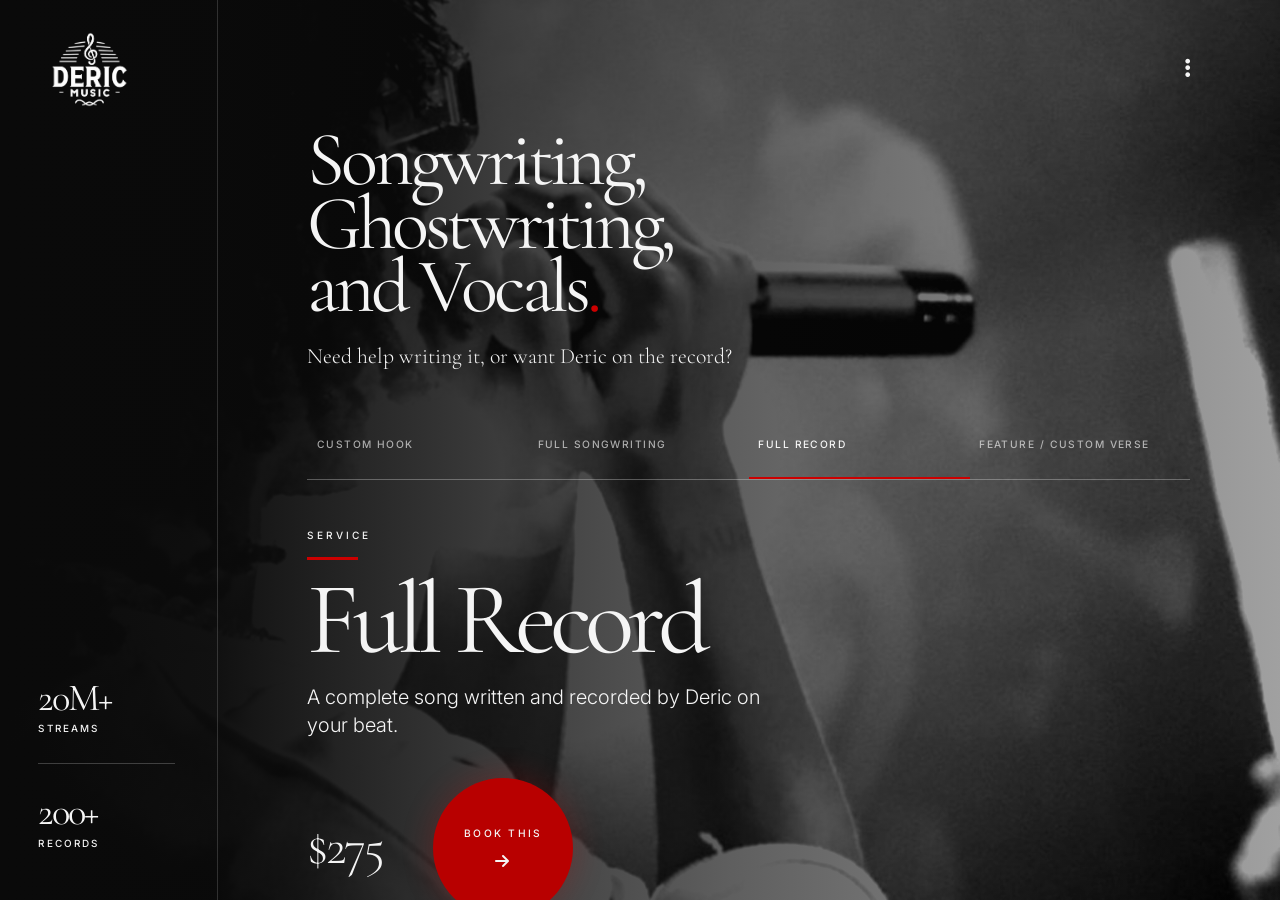
==== index.html @ 41b6d7cf "Polish navigation and inner page layout" ====
<!DOCTYPE html>
<html lang="en">
<head>
  <meta charset="UTF-8">
  <meta name="viewport" content="width=device-width, initial-scale=1.0">
  <title>Deric Music | Songwriting &amp; Vocal Services for Artists</title>
  <meta name="description" content="Professional R&B and melodic rap songwriting, hooks, and vocals written and recorded for artists who want release-ready records. 20M+ streams. Secure checkout.">
  <meta property="og:title" content="Deric Music | Premium Songwriting &amp; Vocal Services">
  <meta property="og:description" content="Hooks, full songs, and complete records written and recorded by an artist with 20M+ streams. Simple process, secure checkout.">
  <meta property="og:url" content="https://service.dericmusic.com">
  <meta property="og:type" content="website">
  <meta name="theme-color" content="#0A0A0A">
  <link rel="preconnect" href="https://fonts.googleapis.com">
  <link rel="preconnect" href="https://fonts.gstatic.com" crossorigin>
  <link href="https://fonts.googleapis.com/css2?family=Cormorant+Garamond:ital,wght@0,300;0,400;0,600;1,300;1,400&family=Inter:wght@300;400;500&display=swap" rel="stylesheet">
  <link rel="stylesheet" href="https://cdnjs.cloudflare.com/ajax/libs/font-awesome/6.6.0/css/all.min.css" crossorigin="anonymous" referrerpolicy="no-referrer">
  <link rel="stylesheet" href="css/reset.css">
  <link rel="stylesheet" href="css/tokens.css">
  <link rel="stylesheet" href="css/base.css">
  <link rel="stylesheet" href="css/components.css">
  <link rel="stylesheet" href="css/sections.css">
  <link rel="stylesheet" href="css/pricing.css">
  <link rel="stylesheet" href="css/product.css">
  <link rel="stylesheet" href="css/home-revamp.css?v=service-console-2">
</head>
<body class="home">

  <!-- Navigation -->
  <nav class="nav" id="nav">
    <div class="nav__inner">
      <a href="/" class="nav__logo" aria-label="Deric Music home"><img src="assets/images/deric-music-logo-transparent.png" alt="Deric Music"></a>
      <button class="nav__hamburger" id="nav-hamburger" aria-label="Toggle menu" aria-expanded="false">
        <i class="fa-solid fa-ellipsis-vertical" aria-hidden="true"></i>
      </button>
      <ul class="nav__links">
        <li><a href="services.html" class="nav__link">Services</a></li>
        <li><a href="how-it-works.html" class="nav__link">How It Works</a></li>
        <li><a href="work.html" class="nav__link">Listen</a></li>
        <li><a href="how-it-works.html#faq" class="nav__link">FAQ</a></li>
        <li><a href="services.html" class="nav__link nav__link--cta">Get Started</a></li>
      </ul>
    </div>
  </nav>

  <main class="service-console" aria-label="Deric Music services">
    <div class="service-console__photo" aria-hidden="true"><img src="assets/images/hero-bg.jpg" alt=""></div>
    <aside class="service-console__rail" aria-label="Credentials">
      <div class="service-console__stats">
        <div><strong>20M+</strong><span>Streams</span></div>
        <div><strong>200+</strong><span>Records</span></div>
      </div>
      <a href="work.html" class="service-console__listen"><span><i class="fa-solid fa-play" aria-hidden="true"></i></span>Hear My Work</a>
    </aside>
    <section class="service-console__main">
      <header class="service-console__header">
        <h1>Songwriting, Ghostwriting,<br>and Vocals<span>.</span></h1>
        <p>Need help writing it, or want Deric on the record?</p>
        <div class="service-console__tabs" role="tablist" aria-label="Choose a service">
          <button type="button" class="service-console__tab" role="tab" aria-selected="false" data-service="hook">Custom Hook</button>
          <button type="button" class="service-console__tab" role="tab" aria-selected="false" data-service="songwriting">Full Songwriting</button>
          <button type="button" class="service-console__tab is-active" role="tab" aria-selected="true" data-service="record">Full Record</button>
          <button type="button" class="service-console__tab" role="tab" aria-selected="false" data-service="feature">Feature / Custom Verse</button>
        </div>
      </header>
      <article class="service-console__stage" aria-live="polite">
        <span class="service-console__eyebrow">Service</span>
        <h2 id="console-service-name">Full Record</h2>
        <p id="console-service-description">A complete song written and recorded by Deric on your beat.</p>
        <div class="service-console__purchase">
          <span id="console-service-price">$275</span>
          <a id="console-book-link" href="https://buy.stripe.com/9B66oH7PQddVc396yQfnO02" target="_blank" rel="noopener">Book This <i class="fa-solid fa-arrow-right" aria-hidden="true"></i></a>
        </div>
        <p class="service-console__note" id="console-service-note">For a finished Deric performance on your beat.</p>
      </article>
    </section>
  </main>

  <!-- Hero -->
  <section id="hero" class="hero">
    <div class="hero__bg" aria-hidden="true">
      <img src="assets/images/hero-bg.jpg" alt="" class="hero__bg-img">
    </div>
    <div class="hero__content">
      <h1 class="hero__name"><span>Songwriting,</span><span>Ghostwriting,</span><span>and Vocals<span class="hero__period">.</span></span></h1>
      <p class="hero__offer">Need help writing it, or want Deric on the record? Choose what best fits your style.</p>
      <div class="hero__ctas">
        <a href="services.html" class="hero__primary">See Your Options <i class="fa-solid fa-arrow-right" aria-hidden="true"></i></a>
        <a href="work.html" class="hero__listen"><span class="hero__play"><i class="fa-solid fa-play" aria-hidden="true"></i></span> Hear My Work</a>
      </div>
      <div class="hero__stats" aria-label="Credentials">
        <span><strong>20M+</strong> Streams</span>
        <span><strong>200+</strong> Records</span>
      </div>
    </div>
    <div class="hero__scroll" aria-hidden="true">
      <span class="hero__scroll-line"></span>
    </div>
  </section>

  <!-- Services -->
  <section id="services" class="section services services--index">
    <div class="container">
      <div class="service-index reveal" aria-label="Services">
        <a href="services.html#writing-services" class="service-index__item service-index__item--hook">
          <span class="service-index__number">01</span>
          <span class="service-index__title">Custom Hook</span>
          <span class="service-index__arrow"><i class="fa-solid fa-arrow-right" aria-hidden="true"></i></span>
        </a>
        <a href="services.html#writing-services" class="service-index__item service-index__item--songwriting">
          <span class="service-index__number">02</span>
          <span class="service-index__title">Full Songwriting</span>
          <span class="service-index__arrow"><i class="fa-solid fa-arrow-right" aria-hidden="true"></i></span>
        </a>
        <a href="services.html#recorded-vocals" class="service-index__item service-index__item--record">
          <span class="service-index__number">03</span>
          <span class="service-index__title">Full Record</span>
          <span class="service-index__arrow"><i class="fa-solid fa-arrow-right" aria-hidden="true"></i></span>
        </a>
        <a href="services.html#recorded-vocals" class="service-index__item service-index__item--feature">
          <span class="service-index__number">04</span>
          <span class="service-index__title">Feature or Custom Verse</span>
          <span class="service-index__arrow"><i class="fa-solid fa-arrow-right" aria-hidden="true"></i></span>
        </a>
      </div>
    </div>
  </section>

  <!-- The homepage ends after the service index. Details live on their own pages. -->
  <template>
  <!-- How It Works -->
  <section id="process" class="section process">
    <div class="container">
      <div class="section__intro reveal">
        <span class="section__label">How It Works</span>
        <h2 class="section__heading">From Idea to<br>Finished Record.</h2>
        <p class="section__body">A simple, professional process so you always know exactly what is happening and what you are getting.</p>
      </div>
      <div class="process__grid">
        <div class="process__step reveal">
          <span class="process__num">01</span>
          <h3 class="process__step-title">Choose Your Service</h3>
          <p class="process__step-body">Pick a package below. Choose a hook, a full song, a feature, or a complete record. Need something custom? Just reach out.</p>
        </div>
        <div class="process__step reveal">
          <span class="process__num">02</span>
          <h3 class="process__step-title">Share Your Vision</h3>
          <p class="process__step-body">Send your beat, a reference track, or a concept. Tell me the vibe and story. The more direction you give, the better it lands.</p>
        </div>
        <div class="process__step reveal">
          <span class="process__num">03</span>
          <h3 class="process__step-title">I Create It</h3>
          <p class="process__step-body">Your record is written and recorded with real emotion and industry-level quality, built around your voice and vision.</p>
        </div>
        <div class="process__step reveal">
          <span class="process__num">04</span>
          <h3 class="process__step-title">Receive &amp; Refine</h3>
          <p class="process__step-body">You get your files, plus revisions to make sure the final record feels exactly the way you imagined it.</p>
        </div>
      </div>
    </div>
  </section>

  <!-- Samples / Listen -->
  <section id="samples" class="section samples">
    <div class="container">
      <div class="section__intro reveal">
        <span class="section__label">The Work</span>
        <h2 class="section__heading">Hear Before<br>You Buy.</h2>
        <p class="section__body">Five records. Real R&amp;B. This is the quality and emotion you're investing in.</p>
      </div>
      <div class="tracklist reveal">

        <div class="track" data-src="deric%20-%20NIGHT%20%5Bregi%5D%20v1.mp3">
          <button class="track__play" aria-label="Play Night">
            <i class="fa-solid fa-play"></i>
          </button>
          <div class="track__info">
            <span class="track__name">Night</span>
            <span class="track__tag">R&amp;B</span>
          </div>
          <div class="track__progress-wrap">
            <div class="track__progress-bar">
              <div class="track__progress-fill"></div>
            </div>
          </div>
          <span class="track__time">0:00</span>
        </div>

        <div class="track" data-src="deric%20-%20EYES%20ON%20YOU%20%5Bregi%5D%20v1.mp3">
          <button class="track__play" aria-label="Play Eyes On You">
            <i class="fa-solid fa-play"></i>
          </button>
          <div class="track__info">
            <span class="track__name">Eyes On You</span>
            <span class="track__tag">R&amp;B</span>
          </div>
          <div class="track__progress-wrap">
            <div class="track__progress-bar">
              <div class="track__progress-fill"></div>
            </div>
          </div>
          <span class="track__time">0:00</span>
        </div>

        <div class="track" data-src="deric%20-%20L.O.V.E%20pt2%20%5Bziya%5D%20v1.mp3">
          <button class="track__play" aria-label="Play L.O.V.E Pt. 2">
            <i class="fa-solid fa-play"></i>
          </button>
          <div class="track__info">
            <span class="track__name">L.O.V.E Pt. 2</span>
            <span class="track__tag">R&amp;B</span>
          </div>
          <div class="track__progress-wrap">
            <div class="track__progress-bar">
              <div class="track__progress-fill"></div>
            </div>
          </div>
          <span class="track__time">0:00</span>
        </div>

        <div class="track" data-src="deric%20-%20worth%20it%20%5Bv1%5D.mp3">
          <button class="track__play" aria-label="Play Worth It">
            <i class="fa-solid fa-play"></i>
          </button>
          <div class="track__info">
            <span class="track__name">Worth It</span>
            <span class="track__tag">Melodic Rap</span>
          </div>
          <div class="track__progress-wrap">
            <div class="track__progress-bar">
              <div class="track__progress-fill"></div>
            </div>
          </div>
          <span class="track__time">0:00</span>
        </div>

        <div class="track" data-src="deric%20-%20looking%20at%20me%20like%20that%20%5Bv1%5D.mp3">
          <button class="track__play" aria-label="Play Looking At Me Like That">
            <i class="fa-solid fa-play"></i>
          </button>
          <div class="track__info">
            <span class="track__name">Looking At Me Like That</span>
            <span class="track__tag">R&amp;B</span>
          </div>
          <div class="track__progress-wrap">
            <div class="track__progress-bar">
              <div class="track__progress-fill"></div>
            </div>
          </div>
          <span class="track__time">0:00</span>
        </div>

      </div>
      <div class="player__volume">
        <i class="fa-solid fa-volume-low" id="vol-icon"></i>
        <input type="range" class="volume__slider" id="volume-slider" min="0" max="1" step="0.05" value="0.8" aria-label="Volume">
      </div>
      <p class="samples__note reveal">More on <a href="https://open.spotify.com/artist/08nIFJLOyYWc5eWJCa4S8X" target="_blank" rel="noopener" class="samples__spotify-link">Spotify</a></p>
    </div>
  </section>

  <!-- Pricing -->
  <section id="pricing" class="section pricing">
    <div class="container">
      <div class="pricing__header reveal">
        <span class="section__label">Pricing</span>
        <h2 class="section__heading">Choose Your Lane.</h2>
        <p class="section__body">Do you need help writing, or do you want Deric on the record? You will know exactly what you are getting before checkout.</p>
      </div>

      <div id="writing-services" class="pricing__lane reveal">
        <div class="pricing__lane-intro">
          <span class="section__label">Songwriting &amp; Ghostwriting</span>
          <h3>Need help writing it?</h3>
          <p>For hooks, long choruses, full songs, and ideas that need shape. Reference vocals help you hear the writing.</p>
        </div>

        <div class="pricing__grid pricing__grid--two">
        <!-- Hook Writing -->
        <div class="price-card">
          <span class="price-card__offer-badge">Limited Offer</span>
          <h3 class="price-card__name">Custom Hook</h3>
          <p class="price-card__desc">Need a hook or longer chorus? I will write it and send a reference vocal so you can hear the flow.</p>
          <div class="price-card__pricing">
            <span class="price-card__original">$150</span>
            <div class="price-card__amount"><sup>$</sup>100</div>
            <span class="price-card__savings">Save $50</span>
          </div>
          <div class="price-card__terms">
            <span class="price-card__term"><i class="fa-solid fa-clock"></i> 2 business days</span>
            <span class="price-card__term"><i class="fa-solid fa-rotate"></i> Revisions included</span>
          </div>
          <div class="price-card__divider"></div>
          <ul class="price-card__features">
            <li>Hook or longer chorus written for your track</li>
            <li>Reference vocal so you can hear the flow</li>
            <li>Reference vocals are not for release</li>
            <li>Built around your idea, beat, or vibe</li>
          </ul>
          <a href="https://book.stripe.com/eVqeVd3zA4Hp0kraP6fnO00" target="_blank" rel="noopener" class="price-card__cta">Get This Hook</a>
        </div>

        <!-- Full Songwriting -->
        <div class="price-card price-card--featured">
          <span class="price-card__popular-badge">Most Popular</span>
          <span class="price-card__offer-badge">Limited Offer</span>
          <h3 class="price-card__name">Full Songwriting</h3>
          <p class="price-card__desc">A complete song written around your idea, story, or sound.</p>
          <div class="price-card__pricing">
            <span class="price-card__original">$300</span>
            <div class="price-card__amount"><sup>$</sup>200</div>
            <span class="price-card__savings">Save $100</span>
          </div>
          <div class="price-card__terms">
            <span class="price-card__term"><i class="fa-solid fa-clock"></i> 3 to 4 business days</span>
            <span class="price-card__term"><i class="fa-solid fa-rotate"></i> Revisions included</span>
          </div>
          <div class="price-card__divider"></div>
          <ul class="price-card__features">
            <li>Full song structure with verses and hook</li>
            <li>R&amp;B and melodic rap writing</li>
            <li>Reference vocal to guide the performance</li>
            <li>Ghostwriting available</li>
          </ul>
          <a href="https://buy.stripe.com/28E3cveee1vdgjp5uMfnO01" target="_blank" rel="noopener" class="price-card__cta">Get This Song</a>
        </div>

        </div>

        <div class="pricing__ghost-note">
          <span class="section__label">Need Ghostwriting?</span>
          <p>Ghostwriting is available with Full Songwriting. You can release the song under your name. Credit is appreciated, but it is always your call.</p>
        </div>
      </div>

      <div id="recorded-vocals" class="pricing__lane reveal">
        <div class="pricing__lane-intro">
          <span class="section__label">Recorded Vocals &amp; Features</span>
          <h3>Want Deric on the record?</h3>
          <p>For artists and producers who want Deric to write and perform on their beat.</p>
        </div>

        <div class="pricing__grid pricing__grid--two">
        <!-- Full Record Creation -->
        <div class="price-card">
          <span class="price-card__offer-badge">Limited Offer</span>
          <h3 class="price-card__name">Full Record</h3>
          <p class="price-card__desc">A complete song written and recorded by Deric on your beat.</p>
          <div class="price-card__pricing">
            <span class="price-card__original">$400</span>
            <div class="price-card__amount"><sup>$</sup>275</div>
            <span class="price-card__savings">Save $125</span>
          </div>
          <div class="price-card__terms">
            <span class="price-card__term"><i class="fa-solid fa-clock"></i> 3 to 4 business days</span>
            <span class="price-card__term"><i class="fa-solid fa-rotate"></i> Revisions included</span>
          </div>
          <div class="price-card__divider"></div>
          <ul class="price-card__features">
            <li>Full songwriting included</li>
            <li>Written and recorded on your beat</li>
            <li>Built around your song direction</li>
            <li>For a finished Deric performance</li>
          </ul>
          <a href="https://buy.stripe.com/9B66oH7PQddVc396yQfnO02" target="_blank" rel="noopener" class="price-card__cta">Get Started</a>
        </div>
        <div class="price-card price-card--featured">
          <span class="price-card__popular-badge">On Your Track</span>
          <span class="price-card__offer-badge">Limited Offer</span>
          <h3 class="price-card__name">Feature / Custom Verse</h3>
          <p class="price-card__desc">A custom verse from Deric for your song. Send the beat and direction.</p>
          <div class="price-card__pricing">
            <span class="price-card__original">$200</span>
            <div class="price-card__amount"><sup>$</sup>150</div>
            <span class="price-card__savings">Save $50</span>
          </div>
          <div class="price-card__terms">
            <span class="price-card__term"><i class="fa-solid fa-clock"></i> 2 business days</span>
            <span class="price-card__term"><i class="fa-solid fa-rotate"></i> Revisions included</span>
          </div>
          <div class="price-card__divider"></div>
          <ul class="price-card__features">
            <li>Custom verse or hook on your track</li>
            <li>Written and recorded by Deric</li>
            <li>Matched to your song direction</li>
            <li>For artists who want Deric on the record</li>
          </ul>
          <a href="https://buy.stripe.com/fZu4gz2vw0r92sz4qIfnO03" target="_blank" rel="noopener" class="price-card__cta">Book a Feature</a>
        </div>
      </div>

      <div class="pricing__rights-note">
        <span class="section__label">Rights &amp; Credits</span>
        <p>Reference vocals are there to help you hear the writing. They are not release vocals. If Deric is performing on your record, credits, splits, and release terms are agreed before work starts.</p>
      </div>

      <!-- Custom Inquiry -->
      <div class="pricing__custom">
        <div>
          <span class="section__label">Custom Request</span>
          <h3 class="pricing__custom-heading">Need something different?</h3>
          <p class="pricing__custom-body">Birthday songs, special records, and custom ideas are welcome. Send over what you have in mind.</p>
        </div>
        <a href="mailto:contact@dericmusic.com" class="btn btn--ghost">Reach Out</a>
      </div>
      </div>

      <p class="pricing__scarcity reveal">
        <i class="fa-solid fa-bolt"></i> Limited slots available each week. Pricing will increase as demand grows.
      </p>

      <p class="pricing__assurance reveal">
        <i class="fa-solid fa-clock"></i> Standard delivery in 2 business days. Full projects take 3 to 4 business days. 24-hour rush is available for +$60. Weekends and holidays do not count.
      </p>

      <p class="pricing__assurance reveal">
        <i class="fa-solid fa-lock"></i> Secure checkout powered by Stripe. After payment, I will reach out to kick off your project.
      </p>

      <div class="pricing__marketplace reveal">
        <p>Prefer to order through a marketplace? You can also find Deric on</p>
        <div class="pricing__marketplace-links">
          <a href="https://www.fiverr.com/s/5rw3zVb" target="_blank" rel="noopener">Fiverr</a>
          <a href="https://www.airgigs.com/user/musicderic" target="_blank" rel="noopener">AirGigs</a>
          <a href="https://soundbetter.com/profiles/356854-deric" target="_blank" rel="noopener">SoundBetter</a>
          <a href="https://www.upwork.com/freelancers/~017b48458facb3024c?mp_source=share" target="_blank" rel="noopener">Upwork</a>
        </div>
      </div>
    </div>
  </section>

  <!-- Digital Products -->
  <section id="products" class="section products">
    <div class="container container--narrow">
      <div class="products__coming reveal">
        <span class="section__label">Digital Products</span>
        <h2 class="section__heading">Take the Sound<br>With You.</h2>
        <p class="section__body">Vocal presets, creative tools, and idea packs built around Deric's signature R&amp;B sound. Dropping soon.</p>
        <span class="products__soon-badge">Coming Soon</span>
      </div>
    </div>
  </section>

  <!-- Value Proposition -->
  <section id="value" class="section value">
    <div class="container container--narrow">
      <div class="reveal">
        <span class="section__label">Why Deric</span>
        <h2 class="section__heading">Built Different.</h2>
      </div>
      <ul class="value__list">
        <li class="value__item reveal">Industry-quality songwriting and vocals</li>
        <li class="value__item reveal">Emotion-driven R&amp;B melodies built to connect</li>
        <li class="value__item reveal">Clean, professional recordings ready for release</li>
        <li class="value__item reveal">Fast turnaround and clear communication throughout</li>
        <li class="value__item reveal">Sound that is intentional. Every element earns its place.</li>
      </ul>
    </div>
  </section>

  <!-- Credibility -->
  <section id="credibility" class="section credibility">
    <div class="container">
      <div class="credibility__stats">
        <div class="stat reveal">
          <span class="stat__number" data-target="20" data-suffix="M+">0</span>
          <span class="stat__label">Total Streams</span>
        </div>
        <div class="stat__divider" aria-hidden="true"></div>
        <div class="stat reveal">
          <span class="stat__number" data-target="200" data-suffix="+">0</span>
          <span class="stat__label">Records Created</span>
        </div>
      </div>
      <p class="credibility__note reveal"><em>Built on connection, not just polish.</em></p>

      <div class="verified reveal">
        <p class="verified__label">Real artist. Verified across every platform.</p>
        <div class="verified__links">
          <a href="https://open.spotify.com/artist/08nIFJLOyYWc5eWJCa4S8X" target="_blank" rel="noopener" class="verified__chip">
            <i class="fa-brands fa-spotify"></i> Spotify
          </a>
          <a href="https://music.apple.com/us/artist/deric/1529542054" target="_blank" rel="noopener" class="verified__chip">
            <i class="fa-brands fa-apple"></i> Apple Music
          </a>
          <a href="https://instagram.com/envyderic" target="_blank" rel="noopener" class="verified__chip">
            <i class="fa-brands fa-instagram"></i> Instagram
          </a>
          <a href="https://youtube.com/@envyderic" target="_blank" rel="noopener" class="verified__chip">
            <i class="fa-brands fa-youtube"></i> YouTube
          </a>
          <a href="https://soundcloud.com/envyderic" target="_blank" rel="noopener" class="verified__chip">
            <i class="fa-brands fa-soundcloud"></i> SoundCloud
          </a>
        </div>

        <p class="verified__label verified__label--pro">Hire &amp; review me on</p>
        <div class="verified__links">
          <a href="https://www.fiverr.com/s/5rw3zVb" target="_blank" rel="noopener" class="verified__chip">
            <i class="fa-solid fa-circle-check"></i> Fiverr
          </a>
          <a href="https://www.upwork.com/freelancers/~017b48458facb3024c?mp_source=share" target="_blank" rel="noopener" class="verified__chip">
            <i class="fa-solid fa-circle-check"></i> Upwork
          </a>
          <a href="https://soundbetter.com/profiles/356854-deric" target="_blank" rel="noopener" class="verified__chip">
            <i class="fa-solid fa-circle-check"></i> SoundBetter
          </a>
          <a href="https://www.airgigs.com/user/musicderic" target="_blank" rel="noopener" class="verified__chip">
            <i class="fa-solid fa-circle-check"></i> AirGigs
          </a>
        </div>
      </div>
    </div>
  </section>

  <!-- FAQ -->
  <section id="faq" class="section faq">
    <div class="container container--narrow">
      <div class="section__intro reveal">
        <span class="section__label">FAQ</span>
        <h2 class="section__heading">Questions,<br>Answered.</h2>
      </div>
      <div class="faq__list reveal">
        <div class="faq__item">
          <button class="faq__q" aria-expanded="false">
            <span>What exactly do I get?</span>
            <i class="fa-solid fa-plus" aria-hidden="true"></i>
          </button>
          <div class="faq__a">
            <p>It depends on the lane you choose. Songwriting includes the writing and a reference vocal so you can hear it. Recorded vocal services include Deric performing on your record.</p>
          </div>
        </div>
        <div class="faq__item">
          <button class="faq__q" aria-expanded="false">
            <span>How does the process work?</span>
            <i class="fa-solid fa-plus" aria-hidden="true"></i>
          </button>
          <div class="faq__a">
            <p>Choose a package and check out securely. Then you send your beat, reference, or concept, and I write and record it. You receive your files and we refine until it feels right. Full breakdown is in the <a href="#process" class="samples__spotify-link nav__link--anchor">How It Works</a> section above.</p>
          </div>
        </div>
        <div class="faq__item">
          <button class="faq__q" aria-expanded="false">
            <span>How long does it take?</span>
            <i class="fa-solid fa-plus" aria-hidden="true"></i>
          </button>
          <div class="faq__a">
            <p>Standard orders are delivered within <strong>2 business days</strong>. Full songs and premium projects take <strong>3 to 4 business days</strong>. Need it sooner? <strong>24-hour rush delivery</strong> is available for an additional <strong>$60</strong>. Weekends and holidays are not counted, and timing starts once your payment, beat, concept, references, and project details are confirmed.</p>
          </div>
        </div>
        <div class="faq__item">
          <button class="faq__q" aria-expanded="false">
            <span>How many revisions are included?</span>
            <i class="fa-solid fa-plus" aria-hidden="true"></i>
          </button>
          <div class="faq__a">
            <p>Every project includes revisions to make sure the final record feels exactly like you. The goal is a song you are genuinely proud to release, not a rushed demo.</p>
          </div>
        </div>
        <div class="faq__item">
          <button class="faq__q" aria-expanded="false">
            <span>Can I release the reference vocal?</span>
            <i class="fa-solid fa-plus" aria-hidden="true"></i>
          </button>
          <div class="faq__a">
            <p>Reference vocals are there to help you hear the writing. They are not release vocals.</p>
          </div>
        </div>
        <div class="faq__item">
          <button class="faq__q" aria-expanded="false">
            <span>What does ghostwriting mean?</span>
            <i class="fa-solid fa-plus" aria-hidden="true"></i>
          </button>
          <div class="faq__a">
            <p>Ghostwriting is available with Full Songwriting. You can release the song under your name. Credit is appreciated, but it is always your call.</p>
          </div>
        </div>
        <div class="faq__item">
          <button class="faq__q" aria-expanded="false">
            <span>What if Deric is performing on my record?</span>
            <i class="fa-solid fa-plus" aria-hidden="true"></i>
          </button>
          <div class="faq__a">
            <p>Credits, splits, and release terms are agreed before work starts.</p>
          </div>
        </div>
        <div class="faq__item">
          <button class="faq__q" aria-expanded="false">
            <span>What do you need from me to start?</span>
            <i class="fa-solid fa-plus" aria-hidden="true"></i>
          </button>
          <div class="faq__a">
            <p>Your beat or a reference track, plus a little about the vibe, story, or artists you're inspired by. The more direction you give, the more the final record sounds like <em>you</em>.</p>
          </div>
        </div>
        <div class="faq__item">
          <button class="faq__q" aria-expanded="false">
            <span>Do you write in my style?</span>
            <i class="fa-solid fa-plus" aria-hidden="true"></i>
          </button>
          <div class="faq__a">
            <p>My specialty is R&amp;B and melodic rap, and every record is tailored to your voice and vision. Not sure if it's a fit? <a href="mailto:contact@dericmusic.com" class="samples__spotify-link">Reach out first</a> and we'll talk it through.</p>
          </div>
        </div>
        <div class="faq__item">
          <button class="faq__q" aria-expanded="false">
            <span>Is payment secure?</span>
            <i class="fa-solid fa-plus" aria-hidden="true"></i>
          </button>
          <div class="faq__a">
            <p>Yes. All payments are processed securely through Stripe, the same platform trusted by millions of businesses worldwide. Your card details never touch this site.</p>
          </div>
        </div>
      </div>
    </div>
  </section>

  <!-- Photo Break -->
  <div class="photo-break" aria-hidden="true">
    <img src="assets/images/perf-bg.jpg" alt="" class="photo-break__img">
    <div class="photo-break__overlay"></div>
  </div>

  <!-- Call to Action -->
  <section id="cta" class="section cta">
    <div class="container container--narrow cta__inner">
      <span class="section__label reveal">Let's Work</span>
      <h2 class="cta__heading reveal">Ready to make<br>something?</h2>
      <p class="cta__body reveal">Pick a package to get started, or send your idea and beat.<br>Let's build something worth hearing.</p>
      <a href="#pricing" class="btn btn--primary reveal nav__link--anchor">View Services &amp; Pricing</a>
      <p class="cta__reassure reveal"><i class="fa-solid fa-lock"></i> Secure checkout · Revisions included</p>
    </div>
  </section>

  </template>
  <!-- Footer -->
  <footer class="footer">
    <div class="container">
      <nav class="footer__socials" aria-label="Social links">
        <a href="https://instagram.com/envyderic" target="_blank" rel="noopener" class="footer__social-link">
          <i class="fa-brands fa-instagram"></i>
          <span>Instagram</span>
        </a>
        <a href="https://youtube.com/@envyderic" target="_blank" rel="noopener" class="footer__social-link">
          <i class="fa-brands fa-youtube"></i>
          <span>YouTube</span>
        </a>
        <a href="https://soundcloud.com/envyderic" target="_blank" rel="noopener" class="footer__social-link">
          <i class="fa-brands fa-soundcloud"></i>
          <span>SoundCloud</span>
        </a>
        <a href="https://open.spotify.com/artist/08nIFJLOyYWc5eWJCa4S8X" target="_blank" rel="noopener" class="footer__social-link">
          <i class="fa-brands fa-spotify"></i>
          <span>Spotify</span>
        </a>
        <a href="https://music.apple.com/us/artist/deric/1529542054" target="_blank" rel="noopener" class="footer__social-link">
          <i class="fa-brands fa-apple"></i>
          <span>Apple Music</span>
        </a>
      </nav>
      <div class="footer__bottom">
        <span class="footer__logo">DERIC</span>
        <span class="footer__copy">&copy; 2026 Deric Music. Site, branding, and original content.</span>
      </div>
    </div>
  </footer>

  <script src="js/main.js?v=service-console-2"></script>
</body>
</html>
---- css/tokens.css ----
:root {
  --color-black:       #0A0A0A;
  --color-surface:     #111111;
  --color-surface-2:   #1A1A1A;
  --color-crimson:     #B80000;
  --color-crimson-lit: #CC0000;
  --color-white:       #F5F5F5;
  --color-muted:       #888888;
  --color-border:      #222222;

  --font-display: 'Cormorant Garamond', Georgia, serif;
  --font-body:    'Inter', system-ui, sans-serif;

  --space-xs:  0.5rem;
  --space-sm:  1rem;
  --space-md:  2rem;
  --space-lg:  4rem;
  --space-xl:  6rem;
  --space-2xl: 10rem;

  --radius: 2px;

  --transition-fast: 150ms ease;
  --transition-base: 200ms ease;
  --transition-slow: 700ms ease;

  --container-max:    1200px;
  --container-narrow: 720px;
}
---- css/base.css ----
html {
  scroll-behavior: smooth;
  font-size: 16px;
}

body {
  background-color: var(--color-black);
  color: var(--color-white);
  font-family: var(--font-body);
  font-weight: 300;
  overflow-x: hidden;
}

h1, h2, h3 {
  font-family: var(--font-display);
  font-weight: 400;
  line-height: 1.1;
}

p {
  line-height: 1.7;
  color: var(--color-muted);
}

.container {
  width: 100%;
  max-width: var(--container-max);
  margin-inline: auto;
  padding-inline: var(--space-md);
}

.container--narrow {
  max-width: var(--container-narrow);
}

.section {
  padding-block: var(--space-xl);
}

.section__label {
  display: block;
  font-family: var(--font-body);
  font-size: 0.7rem;
  font-weight: 500;
  letter-spacing: 0.2em;
  text-transform: uppercase;
  color: var(--color-crimson);
  margin-bottom: var(--space-sm);
}

.section__heading {
  font-size: clamp(2.5rem, 5vw, 4rem);
  color: var(--color-white);
  line-height: 1.05;
  margin-bottom: var(--space-md);
}

.section__body {
  font-size: 1rem;
  line-height: 1.8;
  color: var(--color-muted);
  max-width: 52ch;
}

/* Scroll reveal */
.reveal {
  opacity: 0;
  transform: translateY(28px);
  transition: opacity var(--transition-slow), transform var(--transition-slow);
}

.reveal.visible {
  opacity: 1;
  transform: translateY(0);
}

@media (prefers-reduced-motion: reduce) {
  .reveal {
    opacity: 1;
    transform: none;
    transition: none;
  }
}
---- css/components.css ----
/* ─── Buttons ──────────────────────────────────────────── */
.btn {
  display: inline-block;
  padding: 0.85rem 2.5rem;
  font-family: var(--font-body);
  font-size: 0.78rem;
  font-weight: 500;
  letter-spacing: 0.15em;
  text-transform: uppercase;
  cursor: pointer;
  border: none;
  transition:
    background-color var(--transition-base),
    color var(--transition-base),
    letter-spacing var(--transition-base),
    border-color var(--transition-base);
}

.btn--primary {
  background-color: var(--color-crimson);
  color: var(--color-white);
}

.btn--primary:hover,
.btn--primary:focus-visible {
  background-color: var(--color-crimson-lit);
  letter-spacing: 0.22em;
}

.btn--ghost {
  background-color: transparent;
  color: var(--color-white);
  border: 1px solid rgba(245, 245, 245, 0.35);
}

.btn--ghost:hover,
.btn--ghost:focus-visible {
  border-color: var(--color-white);
  letter-spacing: 0.22em;
}

/* ─── Cards ────────────────────────────────────────────── */
.card {
  background-color: var(--color-surface);
  border-top: 2px solid var(--color-border);
  padding: 2.5rem 2rem;
  transition:
    border-color var(--transition-base),
    transform var(--transition-base),
    box-shadow var(--transition-base);
}

.card:hover {
  border-color: var(--color-crimson-lit);
  transform: translateY(-5px);
  box-shadow: 0 20px 48px rgba(0, 0, 0, 0.6);
}

.card__numeral {
  display: block;
  font-family: var(--font-display);
  font-size: 0.9rem;
  font-weight: 600;
  color: var(--color-crimson);
  letter-spacing: 0.05em;
  margin-bottom: var(--space-md);
}

.card__title {
  font-size: 1.65rem;
  color: var(--color-white);
  margin-bottom: 0.4rem;
}

.card__tagline {
  font-family: var(--font-display);
  font-style: italic;
  font-size: 1rem;
  color: var(--color-muted);
  margin-bottom: var(--space-sm);
  line-height: 1.4;
}

.card__body {
  font-size: 0.9rem;
  line-height: 1.75;
  color: var(--color-muted);
  margin-bottom: var(--space-md);
}

.card__link {
  font-size: 0.72rem;
  font-weight: 500;
  letter-spacing: 0.12em;
  text-transform: uppercase;
  color: var(--color-crimson);
  transition: color var(--transition-fast), letter-spacing var(--transition-fast);
}

.card__link:hover {
  color: var(--color-crimson-lit);
  letter-spacing: 0.2em;
}
---- css/sections.css ----
/* ─── Nav ───────────────────────────────────────────────── */
.nav {
  position: fixed;
  top: 0;
  left: 0;
  right: 0;
  z-index: 10000;
  transition: background-color 300ms ease;
}

.nav.scrolled {
  background-color: rgba(10, 10, 10, 0.92);
  backdrop-filter: blur(12px);
  -webkit-backdrop-filter: blur(12px);
  border-bottom: 1px solid var(--color-border);
}

.nav__inner {
  display: flex;
  align-items: center;
  justify-content: space-between;
  max-width: var(--container-max);
  margin-inline: auto;
  padding: 1.6rem 2rem;
}

.nav__logo {
  font-family: var(--font-body);
  font-size: 0.75rem;
  font-weight: 500;
  letter-spacing: 0.3em;
  color: var(--color-white);
}

.nav__links {
  display: flex;
  align-items: center;
  gap: 2.5rem;
}

.nav__link {
  font-size: 0.72rem;
  font-weight: 400;
  letter-spacing: 0.12em;
  text-transform: uppercase;
  color: var(--color-muted);
  transition: color var(--transition-fast);
  position: relative;
}

.nav__link::after {
  content: '';
  position: absolute;
  bottom: -3px;
  left: 0;
  right: 0;
  height: 1px;
  background-color: var(--color-crimson);
  transform: scaleX(0);
  transform-origin: left;
  transition: transform var(--transition-base);
}

.nav__link:hover { color: var(--color-white); }
.nav__link:hover::after { transform: scaleX(1); }

.nav__link--pay { color: var(--color-muted); }
.nav__link--pay:hover { color: var(--color-white); }

.nav__link--cta {
  color: var(--color-crimson);
  padding: 0.5rem 1.2rem;
  border: 1px solid var(--color-crimson);
  transition: background-color var(--transition-base), color var(--transition-base);
}
.nav__link--cta::after { display: none; }
.nav__link--cta:hover {
  background-color: var(--color-crimson);
  color: var(--color-white);
}

/* Hamburger — hidden on desktop */
.nav__hamburger {
  display: none;
  flex-direction: column;
  justify-content: space-between;
  width: 24px;
  height: 16px;
  background: none;
  border: none;
  padding: 0;
  cursor: pointer;
  flex-shrink: 0;
}

.nav__hamburger span {
  display: block;
  width: 100%;
  height: 1px;
  background-color: var(--color-white);
  transition: transform 250ms ease, opacity 250ms ease;
}

.nav__hamburger.is-active span:nth-child(1) { transform: translateY(7.5px) rotate(45deg); }
.nav__hamburger.is-active span:nth-child(2) { opacity: 0; }
.nav__hamburger.is-active span:nth-child(3) { transform: translateY(-7.5px) rotate(-45deg); }

/* ─── Hero ───────────────────────────────────────────────── */
.hero {
  position: relative;
  min-height: 100svh;
  display: grid;
  place-items: center;
  overflow: hidden;
  background: radial-gradient(ellipse at 65% 35%, rgba(90, 0, 0, 0.3) 0%, transparent 60%), #0A0A0A;
}

.hero__bg {
  position: absolute;
  inset: 0;
  overflow: hidden;
}

.hero__bg-img {
  width: 100%;
  height: 100%;
  object-fit: cover;
  object-position: center 25%;
  opacity: 0.42;
  filter: grayscale(15%);
  display: block;
}

.hero__bg::after {
  content: '';
  position: absolute;
  inset: 0;
  background:
    radial-gradient(ellipse at 65% 35%, rgba(90, 0, 0, 0.25) 0%, transparent 55%),
    linear-gradient(to bottom, rgba(10,10,10,0.25) 0%, rgba(10,10,10,0.55) 55%, var(--color-black) 100%);
}

.hero__content {
  position: relative;
  z-index: 1;
  text-align: center;
  display: flex;
  flex-direction: column;
  align-items: center;
  gap: 1.25rem;
  animation: heroFadeIn 1.2s cubic-bezier(0.16, 1, 0.3, 1) both;
  padding-inline: var(--space-md);
}

.hero__name {
  font-family: var(--font-display);
  font-size: clamp(5.5rem, 14vw, 12rem);
  font-weight: 300;
  color: var(--color-white);
  line-height: 0.9;
  letter-spacing: -0.01em;
}

.hero__tagline {
  font-family: var(--font-body);
  font-size: clamp(0.75rem, 1.5vw, 0.9rem);
  color: var(--color-muted);
  font-weight: 400;
  letter-spacing: 0.18em;
  text-transform: uppercase;
  line-height: 1;
  margin: 0;
}

.hero__cta { margin-top: var(--space-sm); }

.hero__scroll {
  position: absolute;
  bottom: 2.5rem;
  left: 50%;
  transform: translateX(-50%);
  z-index: 1;
  animation: heroFadeIn 2s ease both;
}

.hero__scroll-line {
  display: block;
  width: 1px;
  height: 52px;
  background: linear-gradient(to bottom, var(--color-crimson), transparent);
  animation: scrollPulse 2.2s ease-in-out infinite;
}

@keyframes heroFadeIn {
  from { opacity: 0; transform: translateY(24px); }
  to   { opacity: 1; transform: translateY(0); }
}

@keyframes scrollPulse {
  0%, 100% { opacity: 0.25; transform: scaleY(0.9); }
  50%       { opacity: 1;    transform: scaleY(1.1); }
}

/* ─── Services ─────────────────────────────────────────────── */
.services .section__intro {
  max-width: 580px;
  margin-bottom: var(--space-lg);
}

.services__grid {
  display: grid;
  grid-template-columns: repeat(auto-fit, minmax(260px, 1fr));
  gap: 1.5rem;
}

/* ─── Value ──────────────────────────────────────────────────── */
.value { background-color: var(--color-surface); }
.value .section__heading { margin-bottom: var(--space-lg); }
.value__list { border-top: 1px solid var(--color-border); }

.value__item {
  padding: 1.6rem 0;
  border-bottom: 1px solid var(--color-border);
  font-size: clamp(0.95rem, 2vw, 1.1rem);
  font-weight: 300;
  color: var(--color-white);
  display: flex;
  align-items: center;
  gap: 1.25rem;
  line-height: 1.4;
}

.value__item::before {
  content: '—';
  color: var(--color-crimson);
  font-family: var(--font-display);
  font-size: 1.2rem;
  flex-shrink: 0;
}

/* ─── Credibility ────────────────────────────────────────────── */
.credibility {
  text-align: center;
  padding-block: var(--space-2xl);
}

.credibility__stats {
  display: flex;
  justify-content: center;
  align-items: center;
  gap: var(--space-lg);
  flex-wrap: wrap;
  margin-bottom: var(--space-lg);
}

.stat {
  display: flex;
  flex-direction: column;
  align-items: center;
  gap: 0.75rem;
}

.stat__number {
  font-family: var(--font-display);
  font-size: clamp(4rem, 8vw, 7rem);
  font-weight: 300;
  color: var(--color-white);
  line-height: 1;
  letter-spacing: -0.02em;
}

.stat__label {
  font-size: 0.7rem;
  font-weight: 500;
  letter-spacing: 0.22em;
  text-transform: uppercase;
  color: var(--color-muted);
}

.stat__divider {
  width: 1px;
  height: 90px;
  background-color: var(--color-border);
  flex-shrink: 0;
}

.credibility__note {
  font-family: var(--font-display);
  font-size: 1.2rem;
  color: var(--color-muted);
  font-style: italic;
  line-height: 1;
  margin-bottom: var(--space-lg);
}

.stream-badges {
  display: flex;
  justify-content: center;
  gap: 1rem;
  flex-wrap: wrap;
}

.stream-badge {
  display: inline-flex;
  align-items: center;
  gap: 1rem;
  padding: 1rem 1.75rem;
  background: var(--color-surface);
  border: 1px solid var(--color-border);
  transition: border-color var(--transition-base), transform var(--transition-base), box-shadow var(--transition-base);
  text-decoration: none;
}

.stream-badge:hover {
  border-color: var(--color-crimson);
  transform: translateY(-3px);
  box-shadow: 0 16px 40px rgba(0, 0, 0, 0.5);
}

.stream-badge__icon {
  font-size: 1.6rem;
  color: var(--color-white);
  line-height: 1;
}

.stream-badge__text {
  display: flex;
  flex-direction: column;
  text-align: left;
  gap: 0.15rem;
}

.stream-badge__sub {
  font-size: 0.58rem;
  letter-spacing: 0.18em;
  text-transform: uppercase;
  color: var(--color-muted);
  line-height: 1;
}

.stream-badge__name {
  font-size: 0.9rem;
  font-weight: 500;
  color: var(--color-white);
  letter-spacing: 0.03em;
  line-height: 1.2;
}

/* ─── Photo Break ────────────────────────────────────────────── */
.photo-break {
  position: relative;
  height: 65vh;
  overflow: hidden;
  background: #0d0d0d;
}

.photo-break__img {
  width: 100%;
  height: 100%;
  object-fit: cover;
  object-position: center 20%;
  opacity: 0.6;
  display: block;
}

.photo-break__overlay {
  position: absolute;
  inset: 0;
  background: linear-gradient(
    to bottom,
    var(--color-black) 0%,
    transparent 18%,
    transparent 75%,
    var(--color-surface) 100%
  );
}

/* ─── CTA ───────────────────────────────────────────────────────── */
.cta {
  background-color: var(--color-surface);
  text-align: center;
}

.cta__inner {
  margin-inline: auto;
  display: flex;
  flex-direction: column;
  align-items: center;
  gap: 1.25rem;
}

.cta__heading {
  font-size: clamp(3rem, 6vw, 5.5rem);
  color: var(--color-white);
  line-height: 1.05;
}

.cta__body {
  font-size: 1rem;
  line-height: 1.85;
  color: var(--color-muted);
}

.cta .btn--primary { margin-top: var(--space-sm); }

.cta__pay-link {
  font-size: 0.72rem;
  font-weight: 400;
  letter-spacing: 0.1em;
  text-transform: uppercase;
  color: var(--color-muted);
  transition: color var(--transition-fast);
  margin-top: 0.5rem;
}
.cta__pay-link:hover { color: var(--color-white); }

/* ─── Footer ──────────────────────────────────────────────────────────── */
.footer {
  border-top: 1px solid var(--color-border);
  padding-block: 3rem 2rem;
}

.footer__socials {
  display: flex;
  justify-content: center;
  align-items: flex-start;
  gap: 2.5rem;
  margin-bottom: 2.5rem;
  flex-wrap: wrap;
}

.footer__social-link {
  display: flex;
  flex-direction: column;
  align-items: center;
  gap: 0.55rem;
  color: var(--color-muted);
  transition: color var(--transition-fast), transform var(--transition-fast);
}

.footer__social-link i {
  font-size: 1.4rem;
  line-height: 1;
}

.footer__social-link span {
  font-size: 0.58rem;
  letter-spacing: 0.18em;
  text-transform: uppercase;
}

.footer__social-link:hover {
  color: var(--color-white);
  transform: translateY(-2px);
}

.footer__bottom {
  display: flex;
  justify-content: space-between;
  align-items: center;
  padding-top: 1.5rem;
  border-top: 1px solid var(--color-border);
}

.footer__logo {
  font-family: var(--font-body);
  font-size: 0.75rem;
  font-weight: 500;
  letter-spacing: 0.3em;
  color: var(--color-white);
}

.footer__copy {
  font-size: 0.68rem;
  color: var(--color-muted);
}

/* ─── Samples / Listen ─────────────────────────────────────────────── */
.samples {
  background: var(--color-black);
}

.samples .section__intro {
  max-width: 560px;
  margin-bottom: var(--space-lg);
}

.tracklist {
  display: flex;
  flex-direction: column;
  border-top: 1px solid var(--color-border);
}

.track {
  display: grid;
  grid-template-columns: 2.5rem 1fr auto auto;
  align-items: center;
  gap: 1.5rem;
  padding: 1.1rem 0;
  border-bottom: 1px solid var(--color-border);
  transition: background-color 150ms ease;
}

.track:hover { background: rgba(255,255,255,0.02); }
.track.is-playing { background: rgba(184, 0, 0, 0.04); }

.track__play {
  width: 2.5rem;
  height: 2.5rem;
  border: 1px solid var(--color-border);
  background: transparent;
  color: var(--color-muted);
  display: flex;
  align-items: center;
  justify-content: center;
  cursor: pointer;
  flex-shrink: 0;
  transition: border-color 200ms ease, color 200ms ease, background-color 200ms ease;
  font-size: 0.6rem;
}

.track__play:hover {
  border-color: rgba(184, 0, 0, 0.6);
  color: var(--color-white);
}

.track.is-playing .track__play {
  border-color: var(--color-crimson);
  background: var(--color-crimson);
  color: var(--color-white);
}

.track__info {
  display: flex;
  flex-direction: column;
  gap: 0.3rem;
  min-width: 0;
}

.track__name {
  font-family: var(--font-display);
  font-size: 1.2rem;
  font-weight: 400;
  color: var(--color-white);
  line-height: 1;
  white-space: nowrap;
  overflow: hidden;
  text-overflow: ellipsis;
}

.track__tag {
  font-size: 0.58rem;
  font-weight: 500;
  letter-spacing: 0.18em;
  text-transform: uppercase;
  color: var(--color-muted);
  line-height: 1;
}

.track.is-playing .track__tag { color: var(--color-crimson); }

.track__progress-wrap { flex: 1; }

.track__progress-bar {
  width: 100%;
  height: 2px;
  background: var(--color-border);
  cursor: pointer;
  position: relative;
}

.track__progress-bar:hover { background: rgba(184, 0, 0, 0.3); }

.track__progress-fill {
  height: 100%;
  width: 0%;
  background: var(--color-crimson);
  pointer-events: none;
}

.track__time {
  font-size: 0.65rem;
  letter-spacing: 0.06em;
  color: var(--color-muted);
  font-variant-numeric: tabular-nums;
  min-width: 2.8rem;
  text-align: right;
  flex-shrink: 0;
}

.track.is-playing .track__time { color: var(--color-crimson); }

.samples__note {
  margin-top: 1.5rem;
  font-size: 0.7rem;
  letter-spacing: 0.12em;
  text-transform: uppercase;
  color: var(--color-muted);
  text-align: center;
}

.samples__spotify-link {
  color: var(--color-white);
  transition: color var(--transition-fast);
}

.samples__spotify-link:hover { color: var(--color-crimson); }

/* ─── Volume Control ─────────────────────────────────────────────── */
.player__volume {
  display: flex;
  align-items: center;
  gap: 0.75rem;
  padding: 0.9rem 0;
  border-bottom: 1px solid var(--color-border);
}

.player__volume i {
  color: var(--color-muted);
  font-size: 0.72rem;
  width: 1rem;
  text-align: center;
  flex-shrink: 0;
  transition: color 200ms ease;
}

.volume__slider {
  width: 130px;
  -webkit-appearance: none;
  appearance: none;
  height: 2px;
  background: var(--color-border);
  outline: none;
  cursor: pointer;
  border-radius: 0;
}

.volume__slider::-webkit-slider-thumb {
  -webkit-appearance: none;
  appearance: none;
  width: 10px;
  height: 10px;
  background: var(--color-crimson);
  cursor: pointer;
  border-radius: 50%;
  transition: transform 150ms ease;
}

.volume__slider::-webkit-slider-thumb:hover { transform: scale(1.3); }

.volume__slider::-moz-range-thumb {
  width: 10px;
  height: 10px;
  background: var(--color-crimson);
  cursor: pointer;
  border-radius: 50%;
  border: none;
}

/* ─── Digital Products (Coming Soon) ──────────────────────────────────────────── */
.products {
  background-color: var(--color-surface);
}

.products__coming {
  display: flex;
  flex-direction: column;
  gap: 1rem;
}

.products__coming .section__heading {
  margin-bottom: 0;
}

.products__soon-badge {
  display: inline-block;
  align-self: flex-start;
  font-size: 0.62rem;
  font-weight: 500;
  letter-spacing: 0.2em;
  text-transform: uppercase;
  color: var(--color-muted);
  border: 1px solid var(--color-border);
  padding: 0.4rem 1rem;
  margin-top: 0.5rem;
}

/* ─── Mobile ───────────────────────────────────────────────────────────────── */
@media (max-width: 767px) {
  .nav__hamburger {
    display: flex;
  }

  .nav__links {
    position: fixed;
    top: 0;
    left: 0;
    width: 100vw;
    height: 100vh;
    height: 100dvh;
    background-color: #0A0A0A;
    flex-direction: column;
    justify-content: center;
    align-items: center;
    gap: 2.75rem;
    transform: translateX(100%);
    transition: transform 350ms cubic-bezier(0.16, 1, 0.3, 1);
    z-index: 9999;
    background-image: radial-gradient(ellipse at 50% 50%, rgba(90, 0, 0, 0.18) 0%, transparent 65%);
  }

  .nav__links.is-open {
    transform: translateX(0);
  }

  .nav__link {
    font-size: 1.1rem;
    letter-spacing: 0.22em;
    color: var(--color-muted);
  }

  .nav__link:hover {
    color: var(--color-white);
  }

  .nav__link--cta {
    padding: 0.85rem 2.5rem;
    font-size: 0.85rem;
  }

  .nav__link--pay {
    font-size: 0.85rem;
    letter-spacing: 0.18em;
  }

  .services__grid { grid-template-columns: 1fr; }

  .track {
    grid-template-columns: 2.5rem 1fr auto;
  }

  .track__progress-wrap { display: none; }

  .credibility__stats {
    flex-direction: column;
    gap: var(--space-md);
  }

  .stat__divider { width: 60px; height: 1px; }

  .photo-break { height: 50vh; }

  .footer__socials { gap: 1.75rem; }

  .footer__bottom {
    flex-direction: column;
    gap: 0.75rem;
    text-align: center;
  }
}

@media (min-width: 768px) and (max-width: 1023px) {
  .services__grid { grid-template-columns: repeat(2, 1fr); }
}
---- css/pricing.css ----
/* ─── Pricing Section ─────────────────────────────────── */
.pricing {
  background-color: var(--color-black);
}

.pricing__header {
  max-width: 560px;
  margin-bottom: var(--space-lg);
}

.pricing__grid {
  display: grid;
  grid-template-columns: repeat(3, 1fr);
  gap: 1.25rem;
  align-items: start;
}

.pricing__grid--two {
  grid-template-columns: repeat(2, minmax(0, 1fr));
}

/* ─── Service Lanes ─────────────────────────────────── */
.pricing__lane + .pricing__lane {
  margin-top: clamp(4.5rem, 9vw, 7rem);
}

.pricing__lane-intro {
  display: grid;
  grid-template-columns: minmax(0, 0.8fr) minmax(280px, 1.2fr);
  gap: 1.5rem 3rem;
  align-items: end;
  padding-bottom: 1.5rem;
  margin-bottom: 1.25rem;
  border-bottom: 1px solid var(--color-border);
}

.pricing__lane-intro .section__label {
  grid-column: 1 / -1;
}

.pricing__lane-intro h3 {
  margin: 0;
  font-family: var(--font-display);
  font-size: clamp(2rem, 4vw, 3.1rem);
  font-weight: 400;
  line-height: 0.95;
  color: var(--color-white);
}

.pricing__lane-intro p {
  max-width: 42ch;
  margin: 0;
  color: var(--color-muted);
  font-size: 0.92rem;
  line-height: 1.7;
}

.pricing__ghost-note,
.pricing__rights-note {
  margin-top: 1.25rem;
  padding: 1.35rem 1.5rem;
  border-left: 2px solid var(--color-crimson);
  background: var(--color-surface-2);
}

.pricing__ghost-note p,
.pricing__rights-note p {
  max-width: 72ch;
  margin: 0.65rem 0 0;
  color: var(--color-muted);
  font-size: 0.85rem;
  line-height: 1.65;
}

.pricing__rights-note {
  margin-top: 1.25rem;
  border-left-color: rgba(255, 255, 255, 0.55);
}

/* ─── Price Card ─────────────────────────────────────── */
.price-card {
  background: var(--color-surface);
  border: 1px solid var(--color-border);
  padding: 2.25rem 1.75rem;
  display: flex;
  flex-direction: column;
  position: relative;
  transition: border-color 250ms ease, transform 250ms ease, box-shadow 250ms ease;
}

.price-card:hover {
  border-color: rgba(184, 0, 0, 0.5);
  transform: translateY(-4px);
  box-shadow: 0 20px 50px rgba(0, 0, 0, 0.6);
}

.price-card--featured {
  border-color: var(--color-crimson);
  background: var(--color-surface-2);
}

.price-card--featured:hover {
  border-color: var(--color-crimson-lit);
}

/* Popular badge — sits on top edge */
.price-card__popular-badge {
  position: absolute;
  top: -1px;
  left: 1.75rem;
  background: var(--color-crimson);
  color: var(--color-white);
  font-family: var(--font-body);
  font-size: 0.58rem;
  font-weight: 500;
  letter-spacing: 0.18em;
  text-transform: uppercase;
  padding: 0.28rem 0.75rem;
  line-height: 1;
}

/* Sale badge */
.price-card__offer-badge {
  display: inline-block;
  align-self: flex-start;
  background: rgba(184, 0, 0, 0.12);
  color: var(--color-crimson);
  border: 1px solid rgba(184, 0, 0, 0.3);
  font-size: 0.58rem;
  font-weight: 500;
  letter-spacing: 0.16em;
  text-transform: uppercase;
  padding: 0.22rem 0.6rem;
  margin-bottom: 1.25rem;
  margin-top: 0.75rem;
}

.price-card__name {
  font-family: var(--font-display);
  font-size: 1.6rem;
  font-weight: 400;
  color: var(--color-white);
  line-height: 1.1;
  margin-bottom: 0.6rem;
}

.price-card__desc {
  font-size: 0.82rem;
  line-height: 1.65;
  color: var(--color-muted);
  margin-bottom: 1.5rem;
}

/* Pricing block */
.price-card__pricing {
  display: flex;
  flex-direction: column;
  gap: 0.2rem;
  margin-bottom: 1.5rem;
}

.price-card__original {
  font-size: 0.9rem;
  color: var(--color-muted);
  text-decoration: line-through;
  text-decoration-color: var(--color-crimson);
  line-height: 1;
}

.price-card__amount {
  font-family: var(--font-display);
  font-size: 4rem;
  font-weight: 300;
  color: var(--color-white);
  line-height: 1;
  letter-spacing: -0.02em;
}

.price-card__amount sup {
  font-size: 1.5rem;
  vertical-align: super;
  font-family: var(--font-body);
  font-weight: 300;
  letter-spacing: 0;
}

.price-card__savings {
  font-size: 0.68rem;
  font-weight: 500;
  letter-spacing: 0.1em;
  text-transform: uppercase;
  color: var(--color-crimson);
  line-height: 1;
}

.price-card__divider {
  height: 1px;
  background: var(--color-border);
  margin-bottom: 1.5rem;
}

/* Feature list */
.price-card__features {
  list-style: none;
  display: flex;
  flex-direction: column;
  gap: 0.7rem;
  margin-bottom: 2rem;
  flex: 1;
}

.price-card__features li {
  font-size: 0.82rem;
  color: var(--color-muted);
  line-height: 1.45;
  padding-left: 1.1rem;
  position: relative;
}

.price-card__features li::before {
  content: '';
  position: absolute;
  left: 0;
  top: 0.55em;
  width: 4px;
  height: 4px;
  background: var(--color-crimson);
  border-radius: 50%;
}

/* CTA button */
.price-card__cta {
  display: block;
  text-align: center;
  padding: 0.9rem 1rem;
  font-family: var(--font-body);
  font-size: 0.72rem;
  font-weight: 500;
  letter-spacing: 0.16em;
  text-transform: uppercase;
  color: var(--color-white);
  border: 1px solid var(--color-border);
  background: transparent;
  text-decoration: none;
  transition: background-color 200ms ease, border-color 200ms ease, letter-spacing 200ms ease;
}

.price-card__cta:hover {
  background: var(--color-crimson);
  border-color: var(--color-crimson);
  letter-spacing: 0.22em;
}

.price-card--featured .price-card__cta {
  background: var(--color-crimson);
  border-color: var(--color-crimson);
}

.price-card--featured .price-card__cta:hover {
  background: var(--color-crimson-lit);
  border-color: var(--color-crimson-lit);
}

/* ─── Scarcity Note ───────────────────────────────────── */
.pricing__scarcity {
  text-align: center;
  margin-top: 2rem;
  font-size: 0.7rem;
  letter-spacing: 0.14em;
  text-transform: uppercase;
  color: var(--color-muted);
  display: flex;
  align-items: center;
  justify-content: center;
  gap: 0.5rem;
}

.pricing__scarcity i {
  color: var(--color-crimson);
  font-size: 0.65rem;
}

/* ─── Feature Add-On Card ─────────────────────────────── */
.pricing__addon {
  margin-top: 1.25rem;
  padding: 2.25rem;
  border: 1px solid var(--color-border);
  display: flex;
  justify-content: space-between;
  align-items: center;
  gap: 2.5rem;
  flex-wrap: wrap;
  background: var(--color-surface);
  transition: border-color 250ms ease;
}

.pricing__addon:hover {
  border-color: rgba(184, 0, 0, 0.4);
}

.pricing__addon-left {
  flex: 1;
  min-width: 260px;
}

.pricing__addon-name {
  font-family: var(--font-display);
  font-size: 1.75rem;
  font-weight: 400;
  color: var(--color-white);
  line-height: 1.1;
  margin-bottom: 0.6rem;
  margin-top: 0.75rem;
}

.pricing__addon-desc {
  font-size: 0.82rem;
  line-height: 1.65;
  color: var(--color-muted);
  max-width: 44ch;
  margin-bottom: 1.25rem;
}

.pricing__addon-features {
  margin-bottom: 0;
}

.pricing__addon-right {
  display: flex;
  flex-direction: column;
  align-items: flex-end;
  gap: 0.75rem;
  min-width: 180px;
}

.pricing__addon-price {
  display: flex;
  flex-direction: column;
  align-items: flex-end;
  gap: 0.2rem;
}

.pricing__addon-right .price-card__cta {
  width: 100%;
  min-width: 180px;
}

/* ─── Custom Inquiry Block ───────────────────────────── */
.pricing__custom {
  margin-top: var(--space-lg);
  padding: 2.5rem;
  border: 1px solid var(--color-border);
  display: flex;
  justify-content: space-between;
  align-items: center;
  gap: 2rem;
  flex-wrap: wrap;
}

.pricing__custom-heading {
  font-family: var(--font-display);
  font-size: 1.75rem;
  font-weight: 400;
  color: var(--color-white);
  margin-bottom: 0.5rem;
  margin-top: 0.5rem;
  line-height: 1.1;
}

.pricing__custom-body {
  font-size: 0.88rem;
  line-height: 1.7;
  color: var(--color-muted);
  max-width: 48ch;
}

/* ─── Marketplace Option ────────────────────────────── */
.pricing__marketplace {
  display: flex;
  align-items: center;
  justify-content: center;
  flex-wrap: wrap;
  gap: 0.4rem 0.7rem;
  margin-top: 1.75rem;
  color: var(--color-muted);
  font-size: 0.75rem;
  line-height: 1.5;
  text-align: center;
}

.pricing__marketplace p {
  margin: 0;
}

.pricing__marketplace-links {
  display: flex;
  flex-wrap: wrap;
  justify-content: center;
  gap: 0.5rem;
}

.pricing__marketplace a {
  color: var(--color-white);
  text-decoration: none;
  border-bottom: 1px solid rgba(255, 255, 255, 0.35);
  transition: color 200ms ease, border-color 200ms ease;
}

.pricing__marketplace a:hover {
  color: var(--color-crimson-lit);
  border-color: var(--color-crimson-lit);
}

/* ─── Mobile ─────────────────────────────────────────── */
@media (max-width: 767px) {
  .pricing__grid {
    grid-template-columns: 1fr;
  }

  .pricing__lane + .pricing__lane {
    margin-top: 4rem;
  }

  .pricing__lane-intro {
    grid-template-columns: 1fr;
    gap: 0.85rem;
  }

  .pricing__ghost-note,
  .pricing__rights-note {
    padding: 1.25rem;
  }

  .pricing__custom {
    flex-direction: column;
    align-items: flex-start;
    gap: 1.5rem;
    padding: 1.75rem;
  }

  .pricing__addon {
    flex-direction: column;
    align-items: flex-start;
    gap: 1.5rem;
    padding: 1.75rem;
  }

  .pricing__addon-right {
    align-items: flex-start;
    width: 100%;
  }

  .pricing__addon-right .price-card__cta {
    width: 100%;
  }
}

@media (min-width: 768px) and (max-width: 1023px) {
  .pricing__grid {
    grid-template-columns: 1fr;
    max-width: 480px;
    margin-inline: auto;
  }

  .pricing__lane-intro {
    grid-template-columns: 1fr;
    gap: 0.85rem;
  }
}
---- css/product.css ----
/* ═══════════════════════════════════════════════════════════
   PRODUCT LAYER — conversion & clarity sections
   Hero messaging · Trust bar · Process · FAQ · Product polish
   ═══════════════════════════════════════════════════════════ */

/* ─── Hero Messaging ─────────────────────────────────── */
.hero__eyebrow {
  font-family: var(--font-body);
  font-size: 0.66rem;
  font-weight: 500;
  letter-spacing: 0.32em;
  text-transform: uppercase;
  color: var(--color-crimson);
  margin-bottom: 0.5rem;
}

.hero__offer {
  font-family: var(--font-body);
  font-size: clamp(0.95rem, 2vw, 1.15rem);
  font-weight: 300;
  line-height: 1.7;
  color: var(--color-white);
  max-width: 40ch;
  margin: 0.75rem auto 0;
  opacity: 0.9;
}

.hero__ctas {
  display: flex;
  gap: 1rem;
  flex-wrap: wrap;
  justify-content: center;
  margin-top: 1.75rem;
}

.hero__trust {
  margin-top: 1.75rem;
  font-size: 0.68rem;
  letter-spacing: 0.16em;
  text-transform: uppercase;
  color: var(--color-muted);
  line-height: 1.6;
}

.hero__trust strong {
  color: var(--color-white);
  font-weight: 500;
}

/* ─── Trust Bar ──────────────────────────────────────── */
.trustbar {
  border-block: 1px solid var(--color-border);
  background: var(--color-surface);
  padding-block: 1.4rem;
}

.trustbar__inner {
  display: flex;
  align-items: center;
  justify-content: center;
  flex-wrap: wrap;
  gap: 1.25rem 2.5rem;
}

.trustbar__item {
  display: flex;
  align-items: baseline;
  gap: 0.5rem;
}

.trustbar__num {
  font-family: var(--font-display);
  font-size: 1.5rem;
  font-weight: 500;
  color: var(--color-white);
  line-height: 1;
}

.trustbar__label {
  font-size: 0.62rem;
  font-weight: 500;
  letter-spacing: 0.18em;
  text-transform: uppercase;
  color: var(--color-muted);
}

.trustbar__divider {
  width: 1px;
  height: 26px;
  background: var(--color-border);
}

.trustbar__platforms {
  display: flex;
  align-items: center;
  gap: 1rem;
}

.trustbar__on {
  font-size: 0.62rem;
  font-weight: 500;
  letter-spacing: 0.18em;
  text-transform: uppercase;
  color: var(--color-muted);
}

.trustbar__platforms a {
  color: var(--color-muted);
  font-size: 1.15rem;
  line-height: 1;
  transition: color var(--transition-fast), transform var(--transition-fast);
}

.trustbar__platforms a:hover {
  color: var(--color-white);
  transform: translateY(-2px);
}

/* ─── Process / How It Works ─────────────────────────── */
.process {
  background: var(--color-black);
}

.process .section__intro {
  max-width: 580px;
  margin-bottom: var(--space-lg);
}

.process__grid {
  display: grid;
  grid-template-columns: repeat(4, 1fr);
  gap: 1.25rem;
  counter-reset: step;
}

.process__step {
  position: relative;
  padding: 2.25rem 1.5rem 2rem;
  background: var(--color-surface);
  border-top: 2px solid var(--color-border);
  transition: border-color var(--transition-base), transform var(--transition-base);
}

.process__step:hover {
  border-color: var(--color-crimson);
  transform: translateY(-4px);
}

.process__num {
  font-family: var(--font-display);
  font-size: 2.75rem;
  font-weight: 300;
  color: var(--color-crimson);
  line-height: 1;
  letter-spacing: -0.02em;
  margin-bottom: 1.25rem;
  display: block;
}

.process__step-title {
  font-family: var(--font-display);
  font-size: 1.4rem;
  font-weight: 400;
  color: var(--color-white);
  line-height: 1.15;
  margin-bottom: 0.6rem;
}

.process__step-body {
  font-size: 0.85rem;
  line-height: 1.7;
  color: var(--color-muted);
}

/* ─── Service Card Price Line ────────────────────────── */
.card__price {
  font-family: var(--font-body);
  font-size: 0.7rem;
  font-weight: 500;
  letter-spacing: 0.14em;
  text-transform: uppercase;
  color: var(--color-crimson);
  margin-bottom: var(--space-md);
}

/* ─── Pricing Product Terms ──────────────────────────── */
.price-card__terms {
  display: flex;
  flex-wrap: wrap;
  gap: 0.5rem;
  margin-bottom: 1.5rem;
}

.price-card__term {
  display: inline-flex;
  align-items: center;
  gap: 0.4rem;
  font-size: 0.66rem;
  font-weight: 500;
  letter-spacing: 0.06em;
  color: var(--color-muted);
  border: 1px solid var(--color-border);
  padding: 0.32rem 0.6rem;
  border-radius: 999px;
}

.price-card__term i {
  color: var(--color-crimson);
  font-size: 0.62rem;
}

/* ─── Reassurance line under pricing ─────────────────── */
.pricing__assurance {
  display: flex;
  align-items: center;
  justify-content: center;
  gap: 0.6rem;
  margin-top: 2rem;
  font-size: 0.72rem;
  letter-spacing: 0.08em;
  color: var(--color-muted);
  text-align: center;
}

.pricing__assurance i {
  color: var(--color-crimson);
}

/* ─── Verified / Find Me ─────────────────────────────── */
.verified {
  margin-top: var(--space-lg);
  padding-top: var(--space-lg);
  border-top: 1px solid var(--color-border);
  text-align: center;
}

.verified__label {
  font-size: 0.66rem;
  font-weight: 500;
  letter-spacing: 0.2em;
  text-transform: uppercase;
  color: var(--color-muted);
  margin-bottom: 1.25rem;
}

.verified__label--pro {
  margin-top: 2.25rem;
}

.verified__links {
  display: flex;
  flex-wrap: wrap;
  justify-content: center;
  gap: 0.75rem;
}

.verified__chip {
  display: inline-flex;
  align-items: center;
  gap: 0.55rem;
  padding: 0.65rem 1.15rem;
  border: 1px solid var(--color-border);
  font-size: 0.74rem;
  font-weight: 400;
  letter-spacing: 0.04em;
  color: var(--color-white);
  transition: border-color var(--transition-base), transform var(--transition-base);
}

.verified__chip i {
  font-size: 1rem;
  color: var(--color-muted);
  transition: color var(--transition-base);
}

.verified__chip:hover {
  border-color: var(--color-crimson);
  transform: translateY(-2px);
}

.verified__chip:hover i {
  color: var(--color-crimson);
}

/* ─── FAQ ────────────────────────────────────────────── */
.faq {
  background: var(--color-surface);
}

.faq .section__intro {
  margin-bottom: var(--space-lg);
}

.faq__list {
  border-top: 1px solid var(--color-border);
}

.faq__item {
  border-bottom: 1px solid var(--color-border);
}

.faq__q {
  width: 100%;
  display: flex;
  align-items: center;
  justify-content: space-between;
  gap: 1.5rem;
  padding: 1.5rem 0;
  background: none;
  border: none;
  cursor: pointer;
  text-align: left;
  color: var(--color-white);
  font-family: var(--font-display);
  font-size: clamp(1.1rem, 2vw, 1.35rem);
  font-weight: 400;
  line-height: 1.3;
  transition: color var(--transition-fast);
}

.faq__q:hover {
  color: var(--color-crimson-lit);
}

.faq__q i {
  flex-shrink: 0;
  font-size: 0.8rem;
  color: var(--color-crimson);
  transition: transform var(--transition-base);
}

.faq__item.is-open .faq__q i {
  transform: rotate(45deg);
}

.faq__a {
  max-height: 0;
  overflow: hidden;
  transition: max-height var(--transition-base) ease;
}

.faq__a p {
  padding: 0 0 1.5rem;
  font-size: 0.92rem;
  line-height: 1.8;
  color: var(--color-muted);
  max-width: 60ch;
}

.faq__a strong {
  color: var(--color-white);
  font-weight: 500;
}

/* ─── Final CTA reassurance ──────────────────────────── */
.cta__reassure {
  display: flex;
  align-items: center;
  justify-content: center;
  gap: 0.5rem;
  margin-top: 1rem;
  font-size: 0.7rem;
  letter-spacing: 0.1em;
  text-transform: uppercase;
  color: var(--color-muted);
}

.cta__reassure i {
  color: var(--color-crimson);
}

/* ─── Mobile ─────────────────────────────────────────── */
@media (max-width: 767px) {
  .process__grid {
    grid-template-columns: 1fr;
    gap: 0.75rem;
  }

  .trustbar__divider {
    display: none;
  }

  .trustbar__inner {
    gap: 1rem 1.75rem;
  }

  .hero__ctas {
    width: 100%;
  }

  .hero__ctas .btn {
    flex: 1;
    text-align: center;
    padding-inline: 1rem;
  }
}

@media (min-width: 768px) and (max-width: 1023px) {
  .process__grid {
    grid-template-columns: repeat(2, 1fr);
  }
}
---- css/home-revamp.css ----
/* Homepage revision: editorial service index */
.nav {
  background: rgba(10, 10, 10, 0.4);
}

.nav__inner {
  max-width: none;
  padding: 1.1rem clamp(1.25rem, 4vw, 4rem);
}

.nav__logo {
  display: block;
  width: 4.8rem;
  line-height: 0;
}

.nav__logo img {
  display: block;
  width: 100%;
  height: auto;
}

.nav__links {
  gap: clamp(1rem, 2.5vw, 2.5rem);
}

.hero {
  min-height: clamp(38rem, 55vw, 43rem);
  display: block;
  background: var(--color-black);
}

.hero__bg-img {
  object-position: 64% center;
  opacity: 0.82;
  filter: grayscale(1);
}

.hero__bg::after {
  background: rgba(10, 10, 10, 0.46);
}

.hero__content {
  min-height: clamp(38rem, 55vw, 43rem);
  width: min(100%, 1440px);
  margin-inline: auto;
  align-items: flex-start;
  justify-content: flex-end;
  gap: 1.35rem;
  padding: 9.5rem clamp(1.5rem, 5vw, 4.5rem) 3.5rem;
  text-align: left;
}

.hero__name {
  max-width: 11ch;
  font-size: clamp(4.5rem, 9.2vw, 9.5rem);
  font-weight: 400;
  line-height: 0.82;
  letter-spacing: -0.055em;
  text-wrap: balance;
}

.hero__name > span {
  display: block;
  white-space: nowrap;
}

.hero__period {
  color: var(--color-crimson-lit);
}

.hero__offer {
  max-width: 34ch;
  margin: 0;
  color: var(--color-white);
  font-family: var(--font-display);
  font-size: clamp(1.15rem, 1.75vw, 1.45rem);
  line-height: 1.38;
}

.hero__ctas {
  display: flex;
  flex-wrap: wrap;
  align-items: center;
  gap: 1.25rem;
  margin-top: 0.4rem;
}

.hero__primary,
.hero__listen {
  display: inline-flex;
  align-items: center;
  justify-content: center;
  min-height: 3.5rem;
  font-size: 0.69rem;
  font-weight: 500;
  letter-spacing: 0.19em;
  text-transform: uppercase;
}

.hero__primary {
  gap: 1.8rem;
  padding: 0 1.65rem 0 1.85rem;
  border-radius: 999px;
  background: var(--color-crimson);
  color: var(--color-white);
  transition: background-color 200ms ease, transform 200ms ease, box-shadow 200ms ease;
}

.hero__primary:hover,
.hero__primary:focus-visible {
  background: var(--color-crimson-lit);
  box-shadow: 0 0 26px rgba(204, 0, 0, 0.5);
  transform: translateY(-2px);
}

.hero__listen {
  gap: 0.75rem;
  color: var(--color-white);
}

.hero__play {
  display: inline-grid;
  width: 2.9rem;
  height: 2.9rem;
  place-items: center;
  border: 1px solid rgba(245, 245, 245, 0.8);
  border-radius: 50%;
  transition: border-color 200ms ease, background-color 200ms ease;
}

.hero__play i {
  margin-left: 2px;
  font-size: 0.65rem;
}

.hero__listen:hover .hero__play,
.hero__listen:focus-visible .hero__play {
  border-color: var(--color-crimson-lit);
  background: var(--color-crimson);
}

.hero__stats {
  display: flex;
  gap: 0;
  margin-top: 1.1rem;
  color: var(--color-white);
}

.hero__stats span {
  display: flex;
  flex-direction: column;
  gap: 0.22rem;
  padding: 0 2.2rem;
  font-size: 0.59rem;
  font-weight: 500;
  letter-spacing: 0.2em;
  text-transform: uppercase;
}

.hero__stats span:first-child {
  padding-left: 0;
  border-right: 1px solid rgba(245, 245, 245, 0.45);
}

.hero__stats strong {
  color: var(--color-white);
  font-family: var(--font-display);
  font-size: clamp(2.2rem, 4vw, 3.5rem);
  font-weight: 400;
  letter-spacing: -0.04em;
  line-height: 0.85;
}

.hero__scroll {
  display: none;
}

.services--index {
  padding-block: clamp(2rem, 5vw, 4rem) clamp(5rem, 9vw, 8rem);
  background: var(--color-black);
}

/* The homepage is intentionally short. The deeper details now live on their own pages. */
.home .process,
.home .samples,
.home .pricing,
.home .products,
.home .value,
.home .credibility,
.home .faq,
.home .photo-break,
.home .cta {
  display: none;
}

.page-shell {
  padding-top: 5.4rem;
}

.page-intro {
  padding: clamp(4.5rem, 9vw, 8rem) 0 clamp(3rem, 6vw, 5rem);
  background: linear-gradient(120deg, #111 0%, #0a0a0a 55%, #310606 100%);
}

.page-intro__eyebrow {
  display: block;
  margin-bottom: 1rem;
  color: var(--color-crimson-lit);
  font-size: 0.68rem;
  font-weight: 500;
  letter-spacing: 0.2em;
  text-transform: uppercase;
}

.page-intro h1 {
  max-width: 9ch;
  margin: 0;
  color: var(--color-white);
  font-family: var(--font-display);
  font-size: clamp(3.8rem, 8vw, 7.5rem);
  font-weight: 400;
  letter-spacing: -0.055em;
  line-height: 0.85;
}

.page-intro p {
  max-width: 38rem;
  margin: 1.5rem 0 0;
  color: var(--color-muted);
  font-family: var(--font-display);
  font-size: 1.2rem;
  line-height: 1.45;
}

.nav__link[aria-current="page"] {
  color: var(--color-white);
}

@media (max-width: 767px) {
  .page-shell {
    padding-top: 4.5rem;
  }

  .page-intro {
    padding: 4.5rem 0 3rem;
  }
}

/* Full-screen service console */
.home {
  min-height: 100svh;
  overflow: hidden;
}

.home .hero,
.home .services--index,
.home .footer {
  display: none;
}

.home .nav {
  background: transparent;
}

.home .nav__inner {
  position: relative;
  z-index: 5;
  padding: 2rem clamp(1.25rem, 4vw, 4rem);
}

.home .nav__logo {
  width: clamp(4.3rem, 6vw, 5.8rem);
}

.home .nav__hamburger {
  display: grid;
  width: 2.75rem;
  height: 2.75rem;
  place-items: center;
  color: var(--color-white);
  font-size: 1.35rem;
}

.home .nav__hamburger i {
  transition: color 180ms ease, transform 180ms ease;
}

.home .nav__hamburger:hover i,
.home .nav__hamburger:focus-visible i,
.home .nav__hamburger.is-active i {
  color: var(--color-crimson-lit);
  transform: scale(1.12);
}

.home .nav__links {
  position: fixed;
  top: 5.2rem;
  right: clamp(1.25rem, 4vw, 4rem);
  z-index: 4;
  display: none;
  width: min(19rem, calc(100vw - 2.5rem));
  padding: 1.2rem;
  border: 1px solid rgba(245, 245, 245, 0.28);
  background: rgba(10, 10, 10, 0.96);
  box-shadow: 0 1.5rem 4rem rgba(0, 0, 0, 0.45);
}

.home .nav__links.is-open {
  display: grid;
  gap: 0;
}

.home .nav__links li {
  border-bottom: 1px solid rgba(245, 245, 245, 0.14);
}

.home .nav__links li:last-child {
  border-bottom: 0;
}

.home .nav__link {
  display: block;
  padding: 0.95rem 0.25rem;
  color: var(--color-white);
}

.home .nav__link--cta {
  margin: 0.8rem 0.25rem 0.25rem;
  padding: 0.8rem 0.9rem;
  text-align: center;
}

.service-console {
  position: relative;
  display: grid;
  grid-template-columns: clamp(10rem, 17vw, 15.5rem) minmax(0, 1fr);
  width: 100%;
  height: 100svh;
  overflow: hidden;
  background: var(--color-black);
  color: var(--color-white);
}

.service-console__photo,
.service-console__photo::after {
  position: absolute;
  inset: 0;
}

.service-console__photo {
  z-index: 0;
  pointer-events: none;
}

.service-console__photo img {
  width: 100%;
  height: 100%;
  object-fit: cover;
  object-position: right center;
  filter: grayscale(1) contrast(1.08);
  opacity: 0.72;
}

.service-console__photo::after {
  content: '';
  background: linear-gradient(90deg, #0a0a0a 0%, rgba(10, 10, 10, 0.96) 17%, rgba(10, 10, 10, 0.52) 57%, rgba(10, 10, 10, 0.15) 100%);
}

.service-console__rail,
.service-console__main {
  position: relative;
  z-index: 1;
}

.service-console__rail {
  display: flex;
  flex-direction: column;
  justify-content: flex-end;
  gap: 3.5rem;
  padding: 8rem 2.6rem 3rem clamp(1.4rem, 3vw, 4rem);
  border-right: 1px solid rgba(245, 245, 245, 0.16);
}

.service-console__stats {
  display: grid;
  gap: 2rem;
}

.service-console__stats > div {
  display: grid;
  gap: 0.45rem;
  padding-bottom: 1.7rem;
  border-bottom: 1px solid rgba(245, 245, 245, 0.22);
}

.service-console__stats > div:last-child {
  padding-bottom: 0;
  border: 0;
}

.service-console__stats strong {
  font-family: var(--font-display);
  font-size: clamp(2.2rem, 3vw, 3.5rem);
  font-weight: 400;
  letter-spacing: -0.045em;
  line-height: 0.84;
}

.service-console__stats span,
.service-console__listen {
  font-size: 0.62rem;
  font-weight: 500;
  letter-spacing: 0.22em;
  text-transform: uppercase;
}

.service-console__listen {
  display: grid;
  justify-items: start;
  gap: 0.85rem;
  color: var(--color-white);
}

.service-console__listen span {
  display: grid;
  width: 4rem;
  height: 4rem;
  place-items: center;
  border: 1px solid var(--color-crimson-lit);
  border-radius: 50%;
  color: var(--color-white);
  transition: background-color 180ms ease, transform 180ms ease;
}

.service-console__listen:hover span,
.service-console__listen:focus-visible span {
  background: var(--color-crimson);
  transform: scale(1.06);
}

.service-console__listen i {
  margin-left: 2px;
  font-size: 0.8rem;
}

.service-console__main {
  display: grid;
  grid-template-rows: auto 1fr;
  min-width: 0;
  padding: clamp(7.2rem, 10vw, 9rem) clamp(2rem, 7vw, 7rem) clamp(2rem, 5vw, 4rem);
}

.service-console__header h1 {
  max-width: 15ch;
  margin: 0;
  font-family: var(--font-display);
  font-size: clamp(3.5rem, 6vw, 6.5rem);
  font-weight: 400;
  letter-spacing: -0.055em;
  line-height: 0.83;
}

.service-console__header h1 span {
  color: var(--color-crimson-lit);
}

.service-console__header > p {
  margin: 1.2rem 0 0;
  color: var(--color-white);
  font-family: var(--font-display);
  font-size: clamp(1.1rem, 1.7vw, 1.4rem);
}

.service-console__tabs {
  display: grid;
  grid-template-columns: repeat(4, minmax(0, 1fr));
  gap: 0;
  margin-top: clamp(2rem, 4vw, 3.7rem);
  border-bottom: 1px solid rgba(245, 245, 245, 0.3);
}

.service-console__tab {
  position: relative;
  min-height: 3.3rem;
  padding: 0 0.6rem 0.95rem;
  overflow: hidden;
  border: 0;
  background: transparent;
  color: rgba(245, 245, 245, 0.65);
  cursor: pointer;
  font-family: var(--font-body);
  font-size: clamp(0.56rem, 0.8vw, 0.73rem);
  font-weight: 500;
  letter-spacing: 0.14em;
  line-height: 1.35;
  text-align: left;
  text-transform: uppercase;
  transition: color 180ms ease;
}

.service-console__tab::after {
  position: absolute;
  right: 0;
  bottom: -1px;
  left: 0;
  height: 3px;
  background: var(--color-crimson-lit);
  content: '';
  transform: scaleX(0);
  transition: transform 180ms ease;
}

.service-console__tab:hover,
.service-console__tab:focus-visible,
.service-console__tab.is-active {
  color: var(--color-white);
}

.service-console__tab:hover::after,
.service-console__tab:focus-visible::after,
.service-console__tab.is-active::after {
  transform: scaleX(1);
}

.service-console__stage {
  align-self: end;
  max-width: 34rem;
  padding: 3rem 0 1rem;
}

.service-console__eyebrow {
  display: block;
  margin-bottom: 1.1rem;
  color: var(--color-white);
  font-size: 0.63rem;
  font-weight: 500;
  letter-spacing: 0.3em;
  text-transform: uppercase;
}

.service-console__eyebrow::after {
  display: block;
  width: 3.2rem;
  height: 3px;
  margin-top: 0.85rem;
  background: var(--color-crimson-lit);
  content: '';
}

.service-console__stage h2 {
  margin: 0;
  font-family: var(--font-display);
  font-size: clamp(4rem, 8vw, 8rem);
  font-weight: 400;
  letter-spacing: -0.06em;
  line-height: 0.82;
}

.service-console__stage > p:not(.service-console__note) {
  max-width: 29rem;
  margin: 1.35rem 0 0;
  color: var(--color-white);
  font-size: clamp(1rem, 1.6vw, 1.25rem);
  line-height: 1.4;
}

.service-console__purchase {
  display: flex;
  align-items: center;
  gap: clamp(2rem, 4vw, 4rem);
  margin-top: clamp(1.5rem, 3vw, 2.5rem);
}

.service-console__purchase > span {
  font-family: var(--font-display);
  font-size: clamp(2.9rem, 4vw, 4.5rem);
  letter-spacing: -0.05em;
  line-height: 1;
}

.service-console__purchase a {
  display: inline-grid;
  width: 8.75rem;
  height: 8.75rem;
  place-content: center;
  gap: 0.75rem;
  border-radius: 50%;
  background: var(--color-crimson);
  box-shadow: 0 0 2rem rgba(204, 0, 0, 0.24);
  color: var(--color-white);
  font-size: 0.64rem;
  font-weight: 500;
  letter-spacing: 0.22em;
  text-align: center;
  text-transform: uppercase;
  transition: background-color 180ms ease, transform 180ms ease, box-shadow 180ms ease;
}

.service-console__purchase a:hover,
.service-console__purchase a:focus-visible {
  background: var(--color-crimson-lit);
  box-shadow: 0 0 2.7rem rgba(204, 0, 0, 0.55);
  transform: translateY(-3px) scale(1.03);
}

.service-console__purchase i {
  font-size: 1rem;
}

.service-console__note {
  margin: 1.4rem 0 0;
  color: var(--color-muted);
  font-family: var(--font-display);
  font-size: 1rem;
  font-style: italic;
}

@media (min-width: 768px) and (max-height: 850px) {
  .home .nav__inner {
    padding-top: 1.25rem;
    padding-bottom: 1.25rem;
  }

  .service-console__rail {
    gap: 1.8rem;
    padding-top: 6rem;
    padding-bottom: 1.5rem;
  }

  .service-console__stats {
    gap: 1.1rem;
  }

  .service-console__stats > div {
    padding-bottom: 1rem;
  }

  .service-console__listen span {
    width: 3.1rem;
    height: 3.1rem;
  }

  .service-console__main {
    padding-top: 5.7rem;
    padding-bottom: 1.2rem;
  }

  .service-console__header h1 {
    font-size: clamp(3.25rem, 5.1vw, 4.8rem);
  }

  .service-console__header > p {
    margin-top: 0.65rem;
    font-size: 1.05rem;
  }

  .service-console__tabs {
    margin-top: 1.25rem;
  }

  .service-console__tab {
    min-height: 2.7rem;
    padding-bottom: 0.65rem;
  }

  .service-console__stage {
    padding-top: 1.1rem;
  }

  .service-console__eyebrow {
    margin-bottom: 0.55rem;
  }

  .service-console__eyebrow::after {
    margin-top: 0.45rem;
  }

  .service-console__stage h2 {
    font-size: clamp(3.8rem, 6.2vw, 5.9rem);
  }

  .service-console__stage > p:not(.service-console__note) {
    margin-top: 0.55rem;
    font-size: 1rem;
  }

  .service-console__purchase {
    gap: 2rem;
    margin-top: 0.7rem;
  }

  .service-console__purchase > span {
    font-size: 3.1rem;
  }

  .service-console__purchase a {
    width: 6.4rem;
    height: 6.4rem;
    gap: 0.4rem;
    font-size: 0.54rem;
  }

  .service-console__note {
    margin-top: 0.5rem;
    font-size: 0.86rem;
  }
}

@media (max-width: 767px) {
  .home .nav__inner {
    padding: 1rem 1.25rem;
  }

  .home .nav__logo {
    width: 4.4rem;
  }

  .home .nav__links {
    top: 4.5rem;
    right: 1.25rem;
  }

  .service-console {
    display: block;
  }

  .service-console__photo img {
    object-position: 62% center;
    opacity: 0.58;
  }

  .service-console__photo::after {
    background: linear-gradient(180deg, rgba(10, 10, 10, 0.54) 0%, rgba(10, 10, 10, 0.6) 35%, rgba(10, 10, 10, 0.92) 100%);
  }

  .service-console__rail {
    position: absolute;
    right: 1.3rem;
    bottom: 1.2rem;
    left: 1.3rem;
    flex-direction: row;
    align-items: end;
    justify-content: space-between;
    gap: 1rem;
    padding: 0;
    border: 0;
  }

  .service-console__stats {
    display: flex;
    gap: 1.15rem;
  }

  .service-console__stats > div,
  .service-console__stats > div:last-child {
    gap: 0.2rem;
    padding: 0 1.15rem 0 0;
    border: 0;
    border-right: 1px solid rgba(245, 245, 245, 0.35);
  }

  .service-console__stats > div:last-child {
    padding: 0;
    border: 0;
  }

  .service-console__stats strong {
    font-size: 1.8rem;
  }

  .service-console__stats span,
  .service-console__listen {
    font-size: 0.48rem;
    letter-spacing: 0.16em;
  }

  .service-console__listen {
    display: flex;
    align-items: center;
    gap: 0.45rem;
  }

  .service-console__listen span {
    width: 2.4rem;
    height: 2.4rem;
  }

  .service-console__main {
    display: flex;
    flex-direction: column;
    min-height: 100%;
    padding: 7.25rem 1.3rem 6.1rem;
  }

  .service-console__header {
    width: 100%;
  }

  .service-console__header h1 {
    max-width: 12ch;
    font-size: clamp(3rem, 13.2vw, 4.1rem);
    line-height: 0.85;
  }

  .service-console__header > p {
    max-width: 20rem;
    margin-top: 0.85rem;
    font-size: 1rem;
    line-height: 1.32;
  }

  .service-console__tabs {
    grid-template-columns: repeat(2, minmax(0, 1fr));
    gap: 0.3rem 1rem;
    margin-top: 1.75rem;
  }

  .service-console__tab {
    min-height: 2.75rem;
    padding: 0 0 0.55rem;
    font-size: 0.53rem;
    letter-spacing: 0.1em;
  }

  .service-console__stage {
    align-self: auto;
    max-width: 19rem;
    margin-top: auto;
    padding: 0 0 0.5rem;
  }

  .service-console__eyebrow {
    margin-bottom: 0.65rem;
    font-size: 0.5rem;
  }

  .service-console__eyebrow::after {
    width: 2.3rem;
    height: 2px;
    margin-top: 0.55rem;
  }

  .service-console__stage h2 {
    font-size: clamp(3.3rem, 15vw, 4.4rem);
  }

  .service-console__stage > p:not(.service-console__note) {
    max-width: 18rem;
    margin-top: 0.7rem;
    font-size: 0.93rem;
  }

  .service-console__purchase {
    gap: 1.2rem;
    margin-top: 1rem;
  }

  .service-console__purchase > span {
    font-size: 2.7rem;
  }

  .service-console__purchase a {
    width: 4.9rem;
    height: 4.9rem;
    gap: 0.25rem;
    font-size: 0.47rem;
    letter-spacing: 0.1em;
  }

  .service-console__purchase i {
    font-size: 0.72rem;
  }

  .service-console__note {
    display: none;
  }
}

.service-index {
  border-top: 1px solid rgba(245, 245, 245, 0.28);
}

.service-index__item {
  position: relative;
  isolation: isolate;
  display: grid;
  grid-template-columns: minmax(2.2rem, 0.22fr) 1fr auto;
  align-items: center;
  gap: clamp(1rem, 2.5vw, 2.5rem);
  min-height: clamp(5.5rem, 10vw, 8.8rem);
  padding: 1.25rem clamp(1rem, 3vw, 3rem);
  overflow: hidden;
  border-bottom: 1px solid rgba(245, 245, 245, 0.28);
  color: var(--color-white);
  transition: color 250ms ease, border-color 250ms ease, transform 250ms ease, box-shadow 250ms ease;
}

.service-index__item::before {
  position: absolute;
  z-index: -1;
  inset: 0;
  content: '';
  background: var(--color-surface);
  opacity: 0;
  transition: opacity 250ms ease;
}

.service-index__item--songwriting {
  background: #e8e1d6;
  color: #0a0a0a;
  border-bottom-color: #cfc6b8;
}

.service-index__item--songwriting::before {
  background: #f5f0e8;
}

.service-index__item--record {
  background: #8d0c0c;
}

.service-index__item--record::before {
  background: #b80000;
}

.service-index__item--feature {
  background: #151515;
}

.service-index__item:hover,
.service-index__item:focus-visible {
  color: var(--color-white);
  border-bottom-color: var(--color-crimson-lit);
  box-shadow: inset 0 0 0 1px var(--color-crimson-lit), 0 0 30px rgba(204, 0, 0, 0.45);
  transform: translateX(0.4rem);
}

.service-index__item:hover::before,
.service-index__item:focus-visible::before {
  opacity: 1;
}

.service-index__item--songwriting:hover,
.service-index__item--songwriting:focus-visible {
  color: #0a0a0a;
}

.service-index__number {
  font-size: 0.63rem;
  font-weight: 500;
  letter-spacing: 0.18em;
  opacity: 0.72;
}

.service-index__title {
  font-family: var(--font-display);
  font-size: clamp(2rem, 5.7vw, 5.4rem);
  font-weight: 400;
  line-height: 0.82;
  letter-spacing: -0.045em;
  text-wrap: balance;
}

.service-index__arrow {
  display: grid;
  width: 2.6rem;
  height: 2.6rem;
  place-items: center;
  border: 1px solid currentColor;
  border-radius: 50%;
  font-size: 0.85rem;
  transition: transform 250ms ease, background-color 250ms ease, color 250ms ease;
}

.service-index__item:hover .service-index__arrow,
.service-index__item:focus-visible .service-index__arrow {
  background: var(--color-crimson-lit);
  color: var(--color-white);
  transform: translateX(0.55rem);
}

@media (max-width: 767px) {
  .nav__inner {
    padding: 0.85rem 1.25rem;
  }

  .nav__logo {
    width: 4.3rem;
  }

  .hero {
    min-height: 52rem;
  }

  .hero__bg-img {
    object-position: 60% center;
  }

  .hero__content {
    min-height: 52rem;
    padding: 8rem 1.5rem 2.5rem;
    justify-content: flex-end;
  }

  .hero__name {
    max-width: none;
    font-size: clamp(3.1rem, 13vw, 4.2rem);
    line-height: 0.9;
    letter-spacing: -0.06em;
    text-wrap: nowrap;
  }

  .hero__offer {
    max-width: 26ch;
    font-size: 1.1rem;
  }

  .hero__ctas {
    align-items: flex-start;
    flex-direction: column;
    gap: 0.6rem;
  }

  .hero__primary {
    min-height: 3.25rem;
  }

  .hero__listen {
    min-height: 3rem;
  }

  .hero__stats span {
    padding-right: 1.35rem;
    padding-left: 1.35rem;
  }

  .services--index {
    padding-block: 1.25rem 4rem;
  }

  .service-index__item {
    grid-template-columns: 1.5rem 1fr auto;
    gap: 0.75rem;
    min-height: 6.5rem;
    padding: 1.1rem;
  }

  .service-index__title {
    font-size: clamp(2.25rem, 10.5vw, 3.5rem);
  }

  .service-index__arrow {
    width: 2.25rem;
    height: 2.25rem;
    font-size: 0.7rem;
  }

  .service-index__item:hover,
  .service-index__item:focus-visible {
    transform: none;
  }
}

/* Inner pages sit below the fixed navigation on every screen size. */
main.page-shell {
  padding-top: clamp(7.5rem, 10vw, 9rem);
}

/* Keep the FAQ readable and practical instead of looking like a display headline. */
.faq__q {
  font-family: var(--font-body);
  font-size: clamp(0.9rem, 1.35vw, 1.05rem);
  font-weight: 500;
  letter-spacing: 0.02em;
}

@media (max-width: 767px) {
  main.page-shell {
    padding-top: 6.25rem;
  }
}
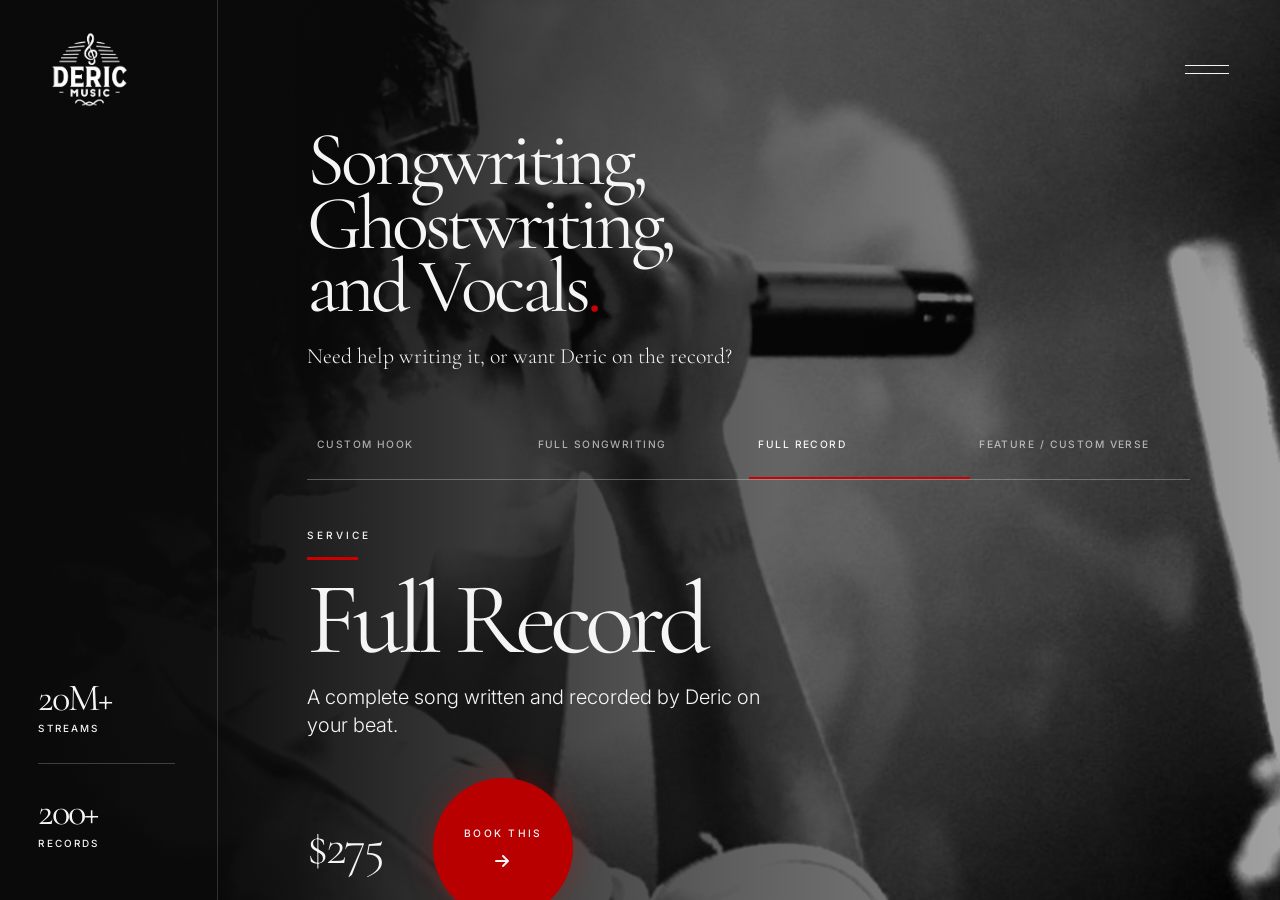
==== commit 630bba7b: "Simplify mobile navigation menu" ====
--- a/index.html
+++ b/index.html
@@ -21,7 +21,7 @@
   <link rel="stylesheet" href="css/sections.css">
   <link rel="stylesheet" href="css/pricing.css">
   <link rel="stylesheet" href="css/product.css">
-  <link rel="stylesheet" href="css/home-revamp.css?v=service-console-2">
+  <link rel="stylesheet" href="css/home-revamp.css?v=service-console-4">
 </head>
 <body class="home">
 
@@ -29,9 +29,7 @@
   <nav class="nav" id="nav">
     <div class="nav__inner">
       <a href="/" class="nav__logo" aria-label="Deric Music home"><img src="assets/images/deric-music-logo-transparent.png" alt="Deric Music"></a>
-      <button class="nav__hamburger" id="nav-hamburger" aria-label="Toggle menu" aria-expanded="false">
-        <i class="fa-solid fa-ellipsis-vertical" aria-hidden="true"></i>
-      </button>
+      <button class="nav__hamburger" id="nav-hamburger" aria-label="Open menu" aria-expanded="false"><span></span><span></span></button>
       <ul class="nav__links">
         <li><a href="services.html" class="nav__link">Services</a></li>
         <li><a href="how-it-works.html" class="nav__link">How It Works</a></li>
@@ -665,6 +663,6 @@
     </div>
   </footer>
 
-  <script src="js/main.js?v=service-console-2"></script>
+  <script src="js/main.js?v=service-console-3"></script>
 </body>
 </html>
--- a/css/home-revamp.css
+++ b/css/home-revamp.css
@@ -274,10 +274,12 @@
 }
 
 .home .nav__hamburger {
-  display: grid;
+  display: flex;
+  flex-direction: column;
+  justify-content: center;
+  gap: 0.42rem;
   width: 2.75rem;
   height: 2.75rem;
-  place-items: center;
   color: var(--color-white);
   font-size: 1.35rem;
 }
@@ -1080,3 +1082,194 @@
     padding-top: 6.25rem;
   }
 }
+
+/* Phone layout: protect the service price and checkout from the desktop credibility rail. */
+@media (max-width: 767px) {
+  .service-console__stats {
+    display: none;
+  }
+
+  .service-console__rail {
+    right: 1.1rem;
+    bottom: 1rem;
+    left: auto;
+    z-index: 3;
+  }
+
+  .service-console__listen {
+    gap: 0.4rem;
+    font-size: 0.43rem;
+    letter-spacing: 0.13em;
+  }
+
+  .service-console__listen span {
+    width: 2.25rem;
+    height: 2.25rem;
+  }
+
+  .service-console__main {
+    min-height: 100svh;
+    padding: 5.8rem 1.3rem 4.5rem;
+  }
+
+  .service-console__header h1 {
+    font-size: clamp(2.45rem, 10.7vw, 3.35rem);
+    line-height: 0.86;
+  }
+
+  .service-console__header > p {
+    margin-top: 0.6rem;
+    font-size: 0.88rem;
+    line-height: 1.3;
+  }
+
+  .service-console__tabs {
+    gap: 0.2rem 0.8rem;
+    margin-top: 1.05rem;
+  }
+
+  .service-console__tab {
+    min-height: 2.2rem;
+    padding-bottom: 0.4rem;
+    font-size: 0.48rem;
+  }
+
+  .service-console__stage {
+    max-width: 18rem;
+    padding-bottom: 0;
+  }
+
+  .service-console__eyebrow {
+    margin-bottom: 0.45rem;
+  }
+
+  .service-console__stage h2 {
+    font-size: clamp(2.5rem, 10.8vw, 3.3rem);
+    line-height: 0.84;
+  }
+
+  .service-console__stage > p:not(.service-console__note) {
+    margin-top: 0.5rem;
+    font-size: 0.86rem;
+    line-height: 1.32;
+  }
+
+  .service-console__purchase {
+    gap: 0.85rem;
+    margin-top: 0.7rem;
+  }
+
+  .service-console__purchase > span {
+    font-size: 2.35rem;
+  }
+
+  .service-console__purchase a {
+    width: 4.35rem;
+    height: 4.35rem;
+    font-size: 0.43rem;
+  }
+}
+
+/* Mobile navigation stays a quick popover, never a second full-screen page. */
+@media (max-width: 767px) {
+  .nav__hamburger,
+  .home .nav__hamburger {
+    position: relative;
+    z-index: 10002;
+    display: flex;
+    flex-direction: column;
+    justify-content: center;
+    gap: 0.42rem;
+    width: 2.75rem;
+    height: 2.75rem;
+  }
+
+  .nav__hamburger span,
+  .home .nav__hamburger span {
+    width: 1.45rem;
+    height: 1px;
+    background: var(--color-white);
+    opacity: 1;
+    transform-origin: center;
+    transition: transform 180ms ease, background-color 180ms ease;
+  }
+
+  .nav__hamburger.is-active span:nth-child(1),
+  .home .nav__hamburger.is-active span:nth-child(1) {
+    transform: translateY(3.85px) rotate(45deg);
+    background: var(--color-crimson-lit);
+  }
+
+  .nav__hamburger.is-active span:nth-child(2),
+  .home .nav__hamburger.is-active span:nth-child(2) {
+    opacity: 1;
+    transform: translateY(-3.85px) rotate(-45deg);
+    background: var(--color-crimson-lit);
+  }
+
+  .home .nav__hamburger i {
+    display: none;
+  }
+
+  .nav__links,
+  .home .nav__links {
+    position: fixed;
+    top: 4.85rem;
+    right: 0.9rem;
+    left: auto;
+    z-index: 10001;
+    display: flex;
+    width: min(15.5rem, calc(100vw - 1.8rem));
+    height: auto;
+    min-height: 0;
+    padding: 0.45rem 0.85rem;
+    flex-direction: column;
+    align-items: stretch;
+    justify-content: flex-start;
+    gap: 0;
+    border: 1px solid rgba(245, 245, 245, 0.2);
+    background: rgba(10, 10, 10, 0.97);
+    background-image: none;
+    box-shadow: 0 1rem 2.5rem rgba(0, 0, 0, 0.45);
+    opacity: 0;
+    visibility: hidden;
+    pointer-events: none;
+    transform: translateY(-0.65rem) scale(0.98);
+    transition: opacity 180ms ease, transform 180ms ease, visibility 180ms ease;
+  }
+
+  .nav__links.is-open,
+  .home .nav__links.is-open {
+    display: flex;
+    opacity: 1;
+    visibility: visible;
+    pointer-events: auto;
+    transform: translateY(0) scale(1);
+  }
+
+  .nav__links li,
+  .home .nav__links li {
+    border-bottom: 1px solid rgba(245, 245, 245, 0.13);
+  }
+
+  .nav__links li:last-child,
+  .home .nav__links li:last-child {
+    border-bottom: 0;
+  }
+
+  .nav__link,
+  .home .nav__link {
+    display: block;
+    padding: 0.82rem 0.25rem;
+    color: var(--color-white);
+    font-size: 0.67rem;
+    letter-spacing: 0.16em;
+  }
+
+  .nav__link--cta,
+  .home .nav__link--cta {
+    margin: 0.45rem 0.1rem 0.15rem;
+    padding: 0.7rem 0.8rem;
+    font-size: 0.62rem;
+  }
+}
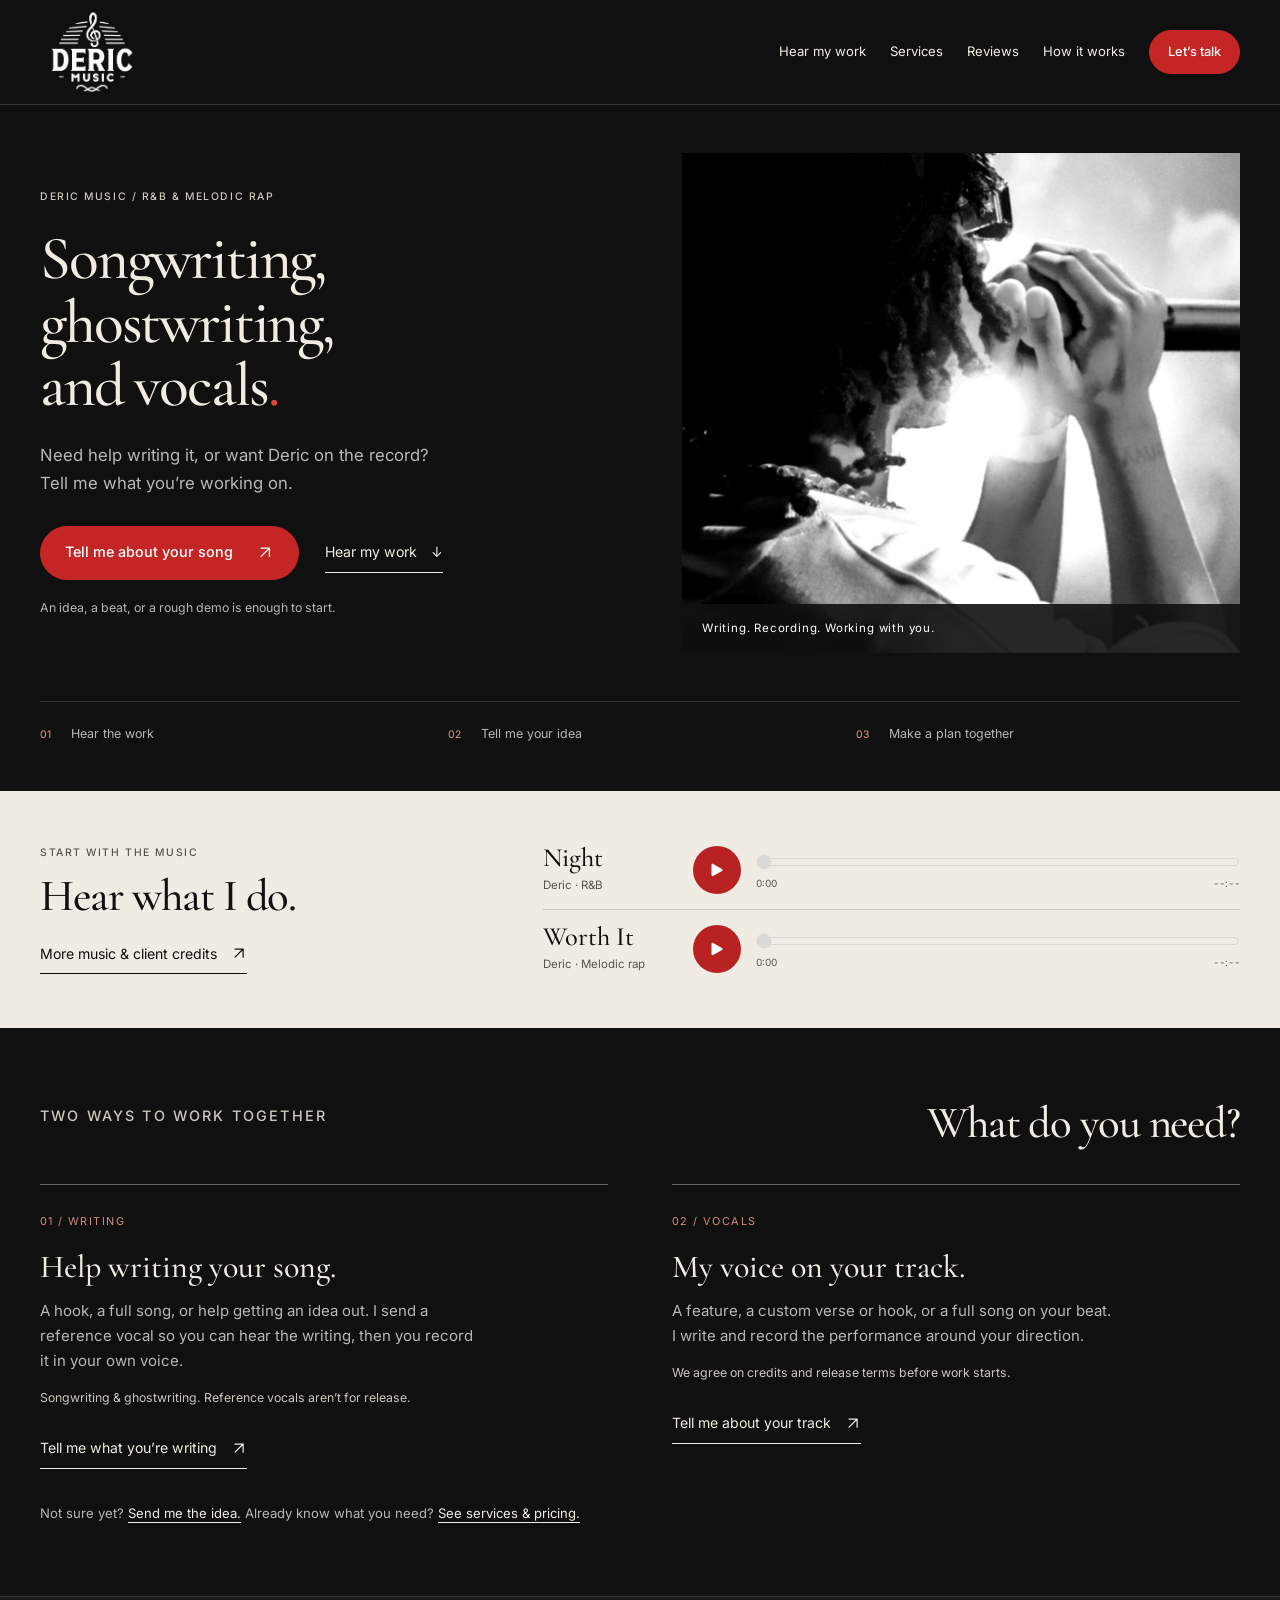
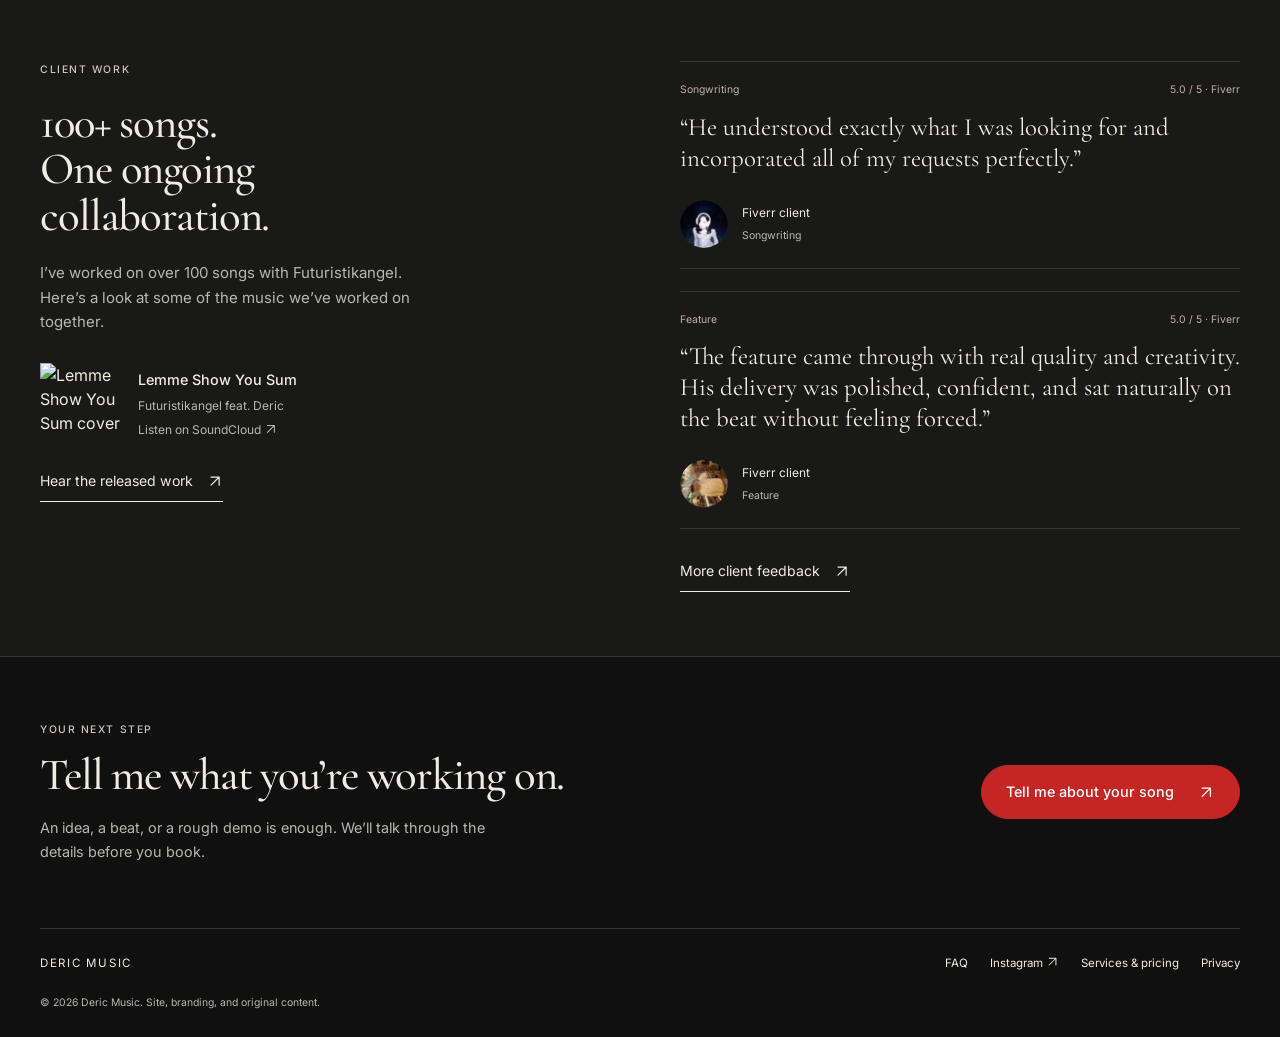
==== commit 48f449c3: "Launch inquiry funnel with mobile audio and verified lead delivery" ====
--- a/index.html
+++ b/index.html
@@ -1,668 +1,22 @@
-<!DOCTYPE html>
-<html lang="en">
-<head>
-  <meta charset="UTF-8">
-  <meta name="viewport" content="width=device-width, initial-scale=1.0">
-  <title>Deric Music | Songwriting &amp; Vocal Services for Artists</title>
-  <meta name="description" content="Professional R&B and melodic rap songwriting, hooks, and vocals written and recorded for artists who want release-ready records. 20M+ streams. Secure checkout.">
-  <meta property="og:title" content="Deric Music | Premium Songwriting &amp; Vocal Services">
-  <meta property="og:description" content="Hooks, full songs, and complete records written and recorded by an artist with 20M+ streams. Simple process, secure checkout.">
-  <meta property="og:url" content="https://service.dericmusic.com">
-  <meta property="og:type" content="website">
-  <meta name="theme-color" content="#0A0A0A">
-  <link rel="preconnect" href="https://fonts.googleapis.com">
-  <link rel="preconnect" href="https://fonts.gstatic.com" crossorigin>
-  <link href="https://fonts.googleapis.com/css2?family=Cormorant+Garamond:ital,wght@0,300;0,400;0,600;1,300;1,400&family=Inter:wght@300;400;500&display=swap" rel="stylesheet">
-  <link rel="stylesheet" href="https://cdnjs.cloudflare.com/ajax/libs/font-awesome/6.6.0/css/all.min.css" crossorigin="anonymous" referrerpolicy="no-referrer">
-  <link rel="stylesheet" href="css/reset.css">
-  <link rel="stylesheet" href="css/tokens.css">
-  <link rel="stylesheet" href="css/base.css">
-  <link rel="stylesheet" href="css/components.css">
-  <link rel="stylesheet" href="css/sections.css">
-  <link rel="stylesheet" href="css/pricing.css">
-  <link rel="stylesheet" href="css/product.css">
-  <link rel="stylesheet" href="css/home-revamp.css?v=service-console-4">
-</head>
-<body class="home">
+<!doctype html>
+<html lang="en"><head><meta charset="UTF-8"><meta name="viewport" content="width=device-width, initial-scale=1"><meta name="theme-color" content="#101010"><title>Songwriting, Ghostwriting &amp; Vocals | Deric Music</title><meta name="description" content="Songwriting, ghostwriting, and vocals by Deric. Hear the work and tell me about your song."><link rel="preconnect" href="https://fonts.googleapis.com"><link rel="preconnect" href="https://fonts.gstatic.com" crossorigin=""><link href="https://fonts.googleapis.com/css2?family=Cormorant+Garamond:wght@400;500;600&amp;family=Inter:wght@400;500;600&amp;display=swap" rel="stylesheet"><link rel="stylesheet" href="css/reset.css"><link rel="stylesheet" href="css/funnel.css?v=2"><link rel="stylesheet" href="css/draft-2.css?v=1"><script src="js/funnel.js?v=3" defer=""></script><link rel="stylesheet" href="css/mobile-polish.css?v=1"><script src="js/audio-player.js?v=1" defer=""></script><script src="js/tracking-config.js?v=1" defer=""></script><script src="js/conversions.js?v=1" defer=""></script><link rel="canonical" href="https://service.dericmusic.com/"><meta property="og:title" content="Songwriting, Ghostwriting &amp; Vocals | Deric Music"><meta property="og:description" content="Songwriting, ghostwriting, and vocals by Deric. Hear the work and tell me about your song."><meta property="og:type" content="website"><meta property="og:url" content="https://service.dericmusic.com/"><meta property="og:image" content="https://service.dericmusic.com/assets/images/hero-bg.jpg"></head><body class="funnel-page draft-two"><a class="skip-link" href="#main">Skip to content</a><header class="site-header"><div class="wrap header-inner"><a class="brand" href="index.html" aria-label="Deric Music home"><img src="assets/images/deric-music-logo-transparent.png" alt="Deric Music" width="104" height="82"></a><button class="menu-toggle" type="button" aria-expanded="false" aria-controls="site-menu">Menu <span aria-hidden="true">+</span></button><nav class="site-menu" id="site-menu" aria-label="Main navigation"><a href="work.html">Hear my work</a><a href="services.html">Services</a><a href="reviews.html">Reviews</a><a href="how-it-works.html">How it works</a><a class="button button-small" href="project.html">Let’s talk</a></nav></div></header><main id="main"><section class="intro wrap" aria-labelledby="intro-title">
+<div class="intro-copy"><p class="eyebrow">Deric Music / R&amp;B &amp; melodic rap</p>
+<h1 id="intro-title">Songwriting,<br>ghostwriting,<br>and vocals<span class="red">.</span></h1>
+<p class="intro-text">Need help writing it, or want Deric on the record? Tell me what you’re working on.</p>
+<div class="actions"><a class="button" href="project.html">Tell me about your song <svg class="link-arrow" viewBox="0 0 24 24" fill="none" stroke="currentColor" stroke-width="1.8" stroke-linecap="round" stroke-linejoin="round" aria-hidden="true" focusable="false"><path d="M6 18 18 6M6 6h12v12"></path></svg></a><a class="text-link" href="#hear">Hear my work <span aria-hidden="true">↓</span></a></div>
+<p class="small-note">An idea, a beat, or a rough demo is enough to start.</p></div>
+<!-- Intro video slot: replace this real photo with Deric's supplied video, keeping a poster and captions. No autoplay audio. -->
+<figure class="intro-media"><img src="assets/images/hero-bg.jpg" alt="Deric performing into a microphone" width="1920" height="1080" fetchpriority="high"><figcaption>Writing. Recording. Working with you.</figcaption></figure>
+</section><div class="route-strip wrap"><p><span>01</span> Hear the work</p><p><span>02</span> Tell me your idea</p><p><span>03</span> Make a plan together</p></div><section class="listen-band" id="hear" aria-labelledby="listen-title"><div class="wrap listen-layout">
+<div><p class="eyebrow">Start with the music</p><h2 id="listen-title">Hear what I do.</h2><a class="text-link" href="work.html">More music &amp; client credits <svg class="link-arrow" viewBox="0 0 24 24" fill="none" stroke="currentColor" stroke-width="1.8" stroke-linecap="round" stroke-linejoin="round" aria-hidden="true" focusable="false"><path d="M6 18 18 6M6 6h12v12"></path></svg></a></div>
+<div class="sample-list">
+<div class="sample"><div><h3>Night</h3><p>Deric · R&amp;B</p></div><audio controls="" preload="none" aria-label="Listen to Night by Deric" src="deric%20-%20NIGHT%20%5Bregi%5D%20v1.mp3"></audio></div>
+<div class="sample"><div><h3>Worth It</h3><p>Deric · Melodic rap</p></div><audio controls="" preload="none" aria-label="Listen to Worth It by Deric" src="deric%20-%20worth%20it%20%5Bv1%5D.mp3"></audio></div>
+</div></div></section><section class="ways wrap" aria-labelledby="ways-title"><div class="section-heading"><p class="eyebrow">Two ways to work together</p><h2 id="ways-title">What do you need?</h2></div>
+<div class="ways-grid">
+<article class="way"><span class="index-label">01 / Writing</span><h3>Help writing your song.</h3><p>A hook, a full song, or help getting an idea out. I send a reference vocal so you can hear the writing, then you record it in your own voice.</p><p class="detail">Songwriting &amp; ghostwriting. Reference vocals aren’t for release.</p><a class="text-link" href="project.html?need=writing">Tell me what you’re writing <svg class="link-arrow" viewBox="0 0 24 24" fill="none" stroke="currentColor" stroke-width="1.8" stroke-linecap="round" stroke-linejoin="round" aria-hidden="true" focusable="false"><path d="M6 18 18 6M6 6h12v12"></path></svg></a></article>
+<article class="way"><span class="index-label">02 / Vocals</span><h3>My voice on your track.</h3><p>A feature, a custom verse or hook, or a full song on your beat. I write and record the performance around your direction.</p><p class="detail">We agree on credits and release terms before work starts.</p><a class="text-link" href="project.html?need=vocals">Tell me about your track <svg class="link-arrow" viewBox="0 0 24 24" fill="none" stroke="currentColor" stroke-width="1.8" stroke-linecap="round" stroke-linejoin="round" aria-hidden="true" focusable="false"><path d="M6 18 18 6M6 6h12v12"></path></svg></a></article>
+</div><p class="ways-footer">Not sure yet? <a href="project.html?need=unsure">Send me the idea.</a> Already know what you need? <a href="services.html">See services &amp; pricing.</a></p>
+</section><section class="proof"><div class="wrap proof-grid"><div class="proof-story"><p class="eyebrow">Client work</p><h2>100+ songs.<br>One ongoing collaboration.</h2><p>I’ve worked on over 100 songs with Futuristikangel. Here’s a look at some of the music we’ve worked on together.</p><a class="release" href="https://soundcloud.com/futuristikangel/lemme-show-you-sum-feat-deric-prod-vrtex-x-kashik-x-alijah4k" target="_blank" rel="noopener"><img src="https://i1.sndcdn.com/artworks-wRkusB37IZT2wo2t-nHLGqA-t500x500.jpg" alt="Lemme Show You Sum cover" width="80" height="80" loading="lazy"><span><strong>Lemme Show You Sum</strong><small>Futuristikangel feat. Deric</small><small>Listen on SoundCloud <svg class="link-arrow" viewBox="0 0 24 24" fill="none" stroke="currentColor" stroke-width="1.8" stroke-linecap="round" stroke-linejoin="round" aria-hidden="true" focusable="false"><path d="M6 18 18 6M6 6h12v12"></path></svg></small></span></a><a class="text-link" href="work.html#credits">Hear the released work <svg class="link-arrow" viewBox="0 0 24 24" fill="none" stroke="currentColor" stroke-width="1.8" stroke-linecap="round" stroke-linejoin="round" aria-hidden="true" focusable="false"><path d="M6 18 18 6M6 6h12v12"></path></svg></a></div><div><figure class="review-card"><div class="review-label"><span>Songwriting</span><span>5.0 / 5 · Fiverr</span></div><blockquote>“He understood exactly what I was looking for and incorporated all of my requests perfectly.”</blockquote><figcaption><img src="assets/images/reviews/client-songwriting.jpg" alt="Fiverr client profile photo" width="48" height="48" loading="lazy"><span>Fiverr client<small>Songwriting</small></span></figcaption></figure><figure class="review-card"><div class="review-label"><span>Feature</span><span>5.0 / 5 · Fiverr</span></div><blockquote>“The feature came through with real quality and creativity. His delivery was polished, confident, and sat naturally on the beat without feeling forced.”</blockquote><figcaption><img src="assets/images/reviews/client-feature.jpg" alt="Fiverr client profile photo" width="48" height="48" loading="lazy"><span>Fiverr client<small>Feature</small></span></figcaption></figure><a class="text-link" href="reviews.html">More client feedback <svg class="link-arrow" viewBox="0 0 24 24" fill="none" stroke="currentColor" stroke-width="1.8" stroke-linecap="round" stroke-linejoin="round" aria-hidden="true" focusable="false"><path d="M6 18 18 6M6 6h12v12"></path></svg></a></div></div></section><section class="closing wrap"><div><p class="eyebrow">Your next step</p><h2>Tell me what you’re working on.</h2><p>An idea, a beat, or a rough demo is enough. We’ll talk through the details before you book.</p></div><a class="button" href="project.html">Tell me about your song <svg class="link-arrow" viewBox="0 0 24 24" fill="none" stroke="currentColor" stroke-width="1.8" stroke-linecap="round" stroke-linejoin="round" aria-hidden="true" focusable="false"><path d="M6 18 18 6M6 6h12v12"></path></svg></a></section></main><footer class="site-footer wrap"><a href="index.html">DERIC MUSIC</a><nav aria-label="Footer"><a href="how-it-works.html#faq">FAQ</a><a href="https://instagram.com/envyderic" target="_blank" rel="noopener">Instagram <svg class="link-arrow" viewBox="0 0 24 24" fill="none" stroke="currentColor" stroke-width="1.8" stroke-linecap="round" stroke-linejoin="round" aria-hidden="true" focusable="false"><path d="M6 18 18 6M6 6h12v12"></path></svg></a><a href="services.html">Services &amp; pricing</a><a href="privacy.html">Privacy</a><button class="tracking-settings" type="button" data-tracking-settings="" hidden="">Measurement preferences</button></nav><p>© 2026 Deric Music. Site, branding, and original content.</p></footer>
 
-  <!-- Navigation -->
-  <nav class="nav" id="nav">
-    <div class="nav__inner">
-      <a href="/" class="nav__logo" aria-label="Deric Music home"><img src="assets/images/deric-music-logo-transparent.png" alt="Deric Music"></a>
-      <button class="nav__hamburger" id="nav-hamburger" aria-label="Open menu" aria-expanded="false"><span></span><span></span></button>
-      <ul class="nav__links">
-        <li><a href="services.html" class="nav__link">Services</a></li>
-        <li><a href="how-it-works.html" class="nav__link">How It Works</a></li>
-        <li><a href="work.html" class="nav__link">Listen</a></li>
-        <li><a href="how-it-works.html#faq" class="nav__link">FAQ</a></li>
-        <li><a href="services.html" class="nav__link nav__link--cta">Get Started</a></li>
-      </ul>
-    </div>
-  </nav>
-
-  <main class="service-console" aria-label="Deric Music services">
-    <div class="service-console__photo" aria-hidden="true"><img src="assets/images/hero-bg.jpg" alt=""></div>
-    <aside class="service-console__rail" aria-label="Credentials">
-      <div class="service-console__stats">
-        <div><strong>20M+</strong><span>Streams</span></div>
-        <div><strong>200+</strong><span>Records</span></div>
-      </div>
-      <a href="work.html" class="service-console__listen"><span><i class="fa-solid fa-play" aria-hidden="true"></i></span>Hear My Work</a>
-    </aside>
-    <section class="service-console__main">
-      <header class="service-console__header">
-        <h1>Songwriting, Ghostwriting,<br>and Vocals<span>.</span></h1>
-        <p>Need help writing it, or want Deric on the record?</p>
-        <div class="service-console__tabs" role="tablist" aria-label="Choose a service">
-          <button type="button" class="service-console__tab" role="tab" aria-selected="false" data-service="hook">Custom Hook</button>
-          <button type="button" class="service-console__tab" role="tab" aria-selected="false" data-service="songwriting">Full Songwriting</button>
-          <button type="button" class="service-console__tab is-active" role="tab" aria-selected="true" data-service="record">Full Record</button>
-          <button type="button" class="service-console__tab" role="tab" aria-selected="false" data-service="feature">Feature / Custom Verse</button>
-        </div>
-      </header>
-      <article class="service-console__stage" aria-live="polite">
-        <span class="service-console__eyebrow">Service</span>
-        <h2 id="console-service-name">Full Record</h2>
-        <p id="console-service-description">A complete song written and recorded by Deric on your beat.</p>
-        <div class="service-console__purchase">
-          <span id="console-service-price">$275</span>
-          <a id="console-book-link" href="https://buy.stripe.com/9B66oH7PQddVc396yQfnO02" target="_blank" rel="noopener">Book This <i class="fa-solid fa-arrow-right" aria-hidden="true"></i></a>
-        </div>
-        <p class="service-console__note" id="console-service-note">For a finished Deric performance on your beat.</p>
-      </article>
-    </section>
-  </main>
-
-  <!-- Hero -->
-  <section id="hero" class="hero">
-    <div class="hero__bg" aria-hidden="true">
-      <img src="assets/images/hero-bg.jpg" alt="" class="hero__bg-img">
-    </div>
-    <div class="hero__content">
-      <h1 class="hero__name"><span>Songwriting,</span><span>Ghostwriting,</span><span>and Vocals<span class="hero__period">.</span></span></h1>
-      <p class="hero__offer">Need help writing it, or want Deric on the record? Choose what best fits your style.</p>
-      <div class="hero__ctas">
-        <a href="services.html" class="hero__primary">See Your Options <i class="fa-solid fa-arrow-right" aria-hidden="true"></i></a>
-        <a href="work.html" class="hero__listen"><span class="hero__play"><i class="fa-solid fa-play" aria-hidden="true"></i></span> Hear My Work</a>
-      </div>
-      <div class="hero__stats" aria-label="Credentials">
-        <span><strong>20M+</strong> Streams</span>
-        <span><strong>200+</strong> Records</span>
-      </div>
-    </div>
-    <div class="hero__scroll" aria-hidden="true">
-      <span class="hero__scroll-line"></span>
-    </div>
-  </section>
-
-  <!-- Services -->
-  <section id="services" class="section services services--index">
-    <div class="container">
-      <div class="service-index reveal" aria-label="Services">
-        <a href="services.html#writing-services" class="service-index__item service-index__item--hook">
-          <span class="service-index__number">01</span>
-          <span class="service-index__title">Custom Hook</span>
-          <span class="service-index__arrow"><i class="fa-solid fa-arrow-right" aria-hidden="true"></i></span>
-        </a>
-        <a href="services.html#writing-services" class="service-index__item service-index__item--songwriting">
-          <span class="service-index__number">02</span>
-          <span class="service-index__title">Full Songwriting</span>
-          <span class="service-index__arrow"><i class="fa-solid fa-arrow-right" aria-hidden="true"></i></span>
-        </a>
-        <a href="services.html#recorded-vocals" class="service-index__item service-index__item--record">
-          <span class="service-index__number">03</span>
-          <span class="service-index__title">Full Record</span>
-          <span class="service-index__arrow"><i class="fa-solid fa-arrow-right" aria-hidden="true"></i></span>
-        </a>
-        <a href="services.html#recorded-vocals" class="service-index__item service-index__item--feature">
-          <span class="service-index__number">04</span>
-          <span class="service-index__title">Feature or Custom Verse</span>
-          <span class="service-index__arrow"><i class="fa-solid fa-arrow-right" aria-hidden="true"></i></span>
-        </a>
-      </div>
-    </div>
-  </section>
-
-  <!-- The homepage ends after the service index. Details live on their own pages. -->
-  <template>
-  <!-- How It Works -->
-  <section id="process" class="section process">
-    <div class="container">
-      <div class="section__intro reveal">
-        <span class="section__label">How It Works</span>
-        <h2 class="section__heading">From Idea to<br>Finished Record.</h2>
-        <p class="section__body">A simple, professional process so you always know exactly what is happening and what you are getting.</p>
-      </div>
-      <div class="process__grid">
-        <div class="process__step reveal">
-          <span class="process__num">01</span>
-          <h3 class="process__step-title">Choose Your Service</h3>
-          <p class="process__step-body">Pick a package below. Choose a hook, a full song, a feature, or a complete record. Need something custom? Just reach out.</p>
-        </div>
-        <div class="process__step reveal">
-          <span class="process__num">02</span>
-          <h3 class="process__step-title">Share Your Vision</h3>
-          <p class="process__step-body">Send your beat, a reference track, or a concept. Tell me the vibe and story. The more direction you give, the better it lands.</p>
-        </div>
-        <div class="process__step reveal">
-          <span class="process__num">03</span>
-          <h3 class="process__step-title">I Create It</h3>
-          <p class="process__step-body">Your record is written and recorded with real emotion and industry-level quality, built around your voice and vision.</p>
-        </div>
-        <div class="process__step reveal">
-          <span class="process__num">04</span>
-          <h3 class="process__step-title">Receive &amp; Refine</h3>
-          <p class="process__step-body">You get your files, plus revisions to make sure the final record feels exactly the way you imagined it.</p>
-        </div>
-      </div>
-    </div>
-  </section>
-
-  <!-- Samples / Listen -->
-  <section id="samples" class="section samples">
-    <div class="container">
-      <div class="section__intro reveal">
-        <span class="section__label">The Work</span>
-        <h2 class="section__heading">Hear Before<br>You Buy.</h2>
-        <p class="section__body">Five records. Real R&amp;B. This is the quality and emotion you're investing in.</p>
-      </div>
-      <div class="tracklist reveal">
-
-        <div class="track" data-src="deric%20-%20NIGHT%20%5Bregi%5D%20v1.mp3">
-          <button class="track__play" aria-label="Play Night">
-            <i class="fa-solid fa-play"></i>
-          </button>
-          <div class="track__info">
-            <span class="track__name">Night</span>
-            <span class="track__tag">R&amp;B</span>
-          </div>
-          <div class="track__progress-wrap">
-            <div class="track__progress-bar">
-              <div class="track__progress-fill"></div>
-            </div>
-          </div>
-          <span class="track__time">0:00</span>
-        </div>
-
-        <div class="track" data-src="deric%20-%20EYES%20ON%20YOU%20%5Bregi%5D%20v1.mp3">
-          <button class="track__play" aria-label="Play Eyes On You">
-            <i class="fa-solid fa-play"></i>
-          </button>
-          <div class="track__info">
-            <span class="track__name">Eyes On You</span>
-            <span class="track__tag">R&amp;B</span>
-          </div>
-          <div class="track__progress-wrap">
-            <div class="track__progress-bar">
-              <div class="track__progress-fill"></div>
-            </div>
-          </div>
-          <span class="track__time">0:00</span>
-        </div>
-
-        <div class="track" data-src="deric%20-%20L.O.V.E%20pt2%20%5Bziya%5D%20v1.mp3">
-          <button class="track__play" aria-label="Play L.O.V.E Pt. 2">
-            <i class="fa-solid fa-play"></i>
-          </button>
-          <div class="track__info">
-            <span class="track__name">L.O.V.E Pt. 2</span>
-            <span class="track__tag">R&amp;B</span>
-          </div>
-          <div class="track__progress-wrap">
-            <div class="track__progress-bar">
-              <div class="track__progress-fill"></div>
-            </div>
-          </div>
-          <span class="track__time">0:00</span>
-        </div>
-
-        <div class="track" data-src="deric%20-%20worth%20it%20%5Bv1%5D.mp3">
-          <button class="track__play" aria-label="Play Worth It">
-            <i class="fa-solid fa-play"></i>
-          </button>
-          <div class="track__info">
-            <span class="track__name">Worth It</span>
-            <span class="track__tag">Melodic Rap</span>
-          </div>
-          <div class="track__progress-wrap">
-            <div class="track__progress-bar">
-              <div class="track__progress-fill"></div>
-            </div>
-          </div>
-          <span class="track__time">0:00</span>
-        </div>
-
-        <div class="track" data-src="deric%20-%20looking%20at%20me%20like%20that%20%5Bv1%5D.mp3">
-          <button class="track__play" aria-label="Play Looking At Me Like That">
-            <i class="fa-solid fa-play"></i>
-          </button>
-          <div class="track__info">
-            <span class="track__name">Looking At Me Like That</span>
-            <span class="track__tag">R&amp;B</span>
-          </div>
-          <div class="track__progress-wrap">
-            <div class="track__progress-bar">
-              <div class="track__progress-fill"></div>
-            </div>
-          </div>
-          <span class="track__time">0:00</span>
-        </div>
-
-      </div>
-      <div class="player__volume">
-        <i class="fa-solid fa-volume-low" id="vol-icon"></i>
-        <input type="range" class="volume__slider" id="volume-slider" min="0" max="1" step="0.05" value="0.8" aria-label="Volume">
-      </div>
-      <p class="samples__note reveal">More on <a href="https://open.spotify.com/artist/08nIFJLOyYWc5eWJCa4S8X" target="_blank" rel="noopener" class="samples__spotify-link">Spotify</a></p>
-    </div>
-  </section>
-
-  <!-- Pricing -->
-  <section id="pricing" class="section pricing">
-    <div class="container">
-      <div class="pricing__header reveal">
-        <span class="section__label">Pricing</span>
-        <h2 class="section__heading">Choose Your Lane.</h2>
-        <p class="section__body">Do you need help writing, or do you want Deric on the record? You will know exactly what you are getting before checkout.</p>
-      </div>
-
-      <div id="writing-services" class="pricing__lane reveal">
-        <div class="pricing__lane-intro">
-          <span class="section__label">Songwriting &amp; Ghostwriting</span>
-          <h3>Need help writing it?</h3>
-          <p>For hooks, long choruses, full songs, and ideas that need shape. Reference vocals help you hear the writing.</p>
-        </div>
-
-        <div class="pricing__grid pricing__grid--two">
-        <!-- Hook Writing -->
-        <div class="price-card">
-          <span class="price-card__offer-badge">Limited Offer</span>
-          <h3 class="price-card__name">Custom Hook</h3>
-          <p class="price-card__desc">Need a hook or longer chorus? I will write it and send a reference vocal so you can hear the flow.</p>
-          <div class="price-card__pricing">
-            <span class="price-card__original">$150</span>
-            <div class="price-card__amount"><sup>$</sup>100</div>
-            <span class="price-card__savings">Save $50</span>
-          </div>
-          <div class="price-card__terms">
-            <span class="price-card__term"><i class="fa-solid fa-clock"></i> 2 business days</span>
-            <span class="price-card__term"><i class="fa-solid fa-rotate"></i> Revisions included</span>
-          </div>
-          <div class="price-card__divider"></div>
-          <ul class="price-card__features">
-            <li>Hook or longer chorus written for your track</li>
-            <li>Reference vocal so you can hear the flow</li>
-            <li>Reference vocals are not for release</li>
-            <li>Built around your idea, beat, or vibe</li>
-          </ul>
-          <a href="https://book.stripe.com/eVqeVd3zA4Hp0kraP6fnO00" target="_blank" rel="noopener" class="price-card__cta">Get This Hook</a>
-        </div>
-
-        <!-- Full Songwriting -->
-        <div class="price-card price-card--featured">
-          <span class="price-card__popular-badge">Most Popular</span>
-          <span class="price-card__offer-badge">Limited Offer</span>
-          <h3 class="price-card__name">Full Songwriting</h3>
-          <p class="price-card__desc">A complete song written around your idea, story, or sound.</p>
-          <div class="price-card__pricing">
-            <span class="price-card__original">$300</span>
-            <div class="price-card__amount"><sup>$</sup>200</div>
-            <span class="price-card__savings">Save $100</span>
-          </div>
-          <div class="price-card__terms">
-            <span class="price-card__term"><i class="fa-solid fa-clock"></i> 3 to 4 business days</span>
-            <span class="price-card__term"><i class="fa-solid fa-rotate"></i> Revisions included</span>
-          </div>
-          <div class="price-card__divider"></div>
-          <ul class="price-card__features">
-            <li>Full song structure with verses and hook</li>
-            <li>R&amp;B and melodic rap writing</li>
-            <li>Reference vocal to guide the performance</li>
-            <li>Ghostwriting available</li>
-          </ul>
-          <a href="https://buy.stripe.com/28E3cveee1vdgjp5uMfnO01" target="_blank" rel="noopener" class="price-card__cta">Get This Song</a>
-        </div>
-
-        </div>
-
-        <div class="pricing__ghost-note">
-          <span class="section__label">Need Ghostwriting?</span>
-          <p>Ghostwriting is available with Full Songwriting. You can release the song under your name. Credit is appreciated, but it is always your call.</p>
-        </div>
-      </div>
-
-      <div id="recorded-vocals" class="pricing__lane reveal">
-        <div class="pricing__lane-intro">
-          <span class="section__label">Recorded Vocals &amp; Features</span>
-          <h3>Want Deric on the record?</h3>
-          <p>For artists and producers who want Deric to write and perform on their beat.</p>
-        </div>
-
-        <div class="pricing__grid pricing__grid--two">
-        <!-- Full Record Creation -->
-        <div class="price-card">
-          <span class="price-card__offer-badge">Limited Offer</span>
-          <h3 class="price-card__name">Full Record</h3>
-          <p class="price-card__desc">A complete song written and recorded by Deric on your beat.</p>
-          <div class="price-card__pricing">
-            <span class="price-card__original">$400</span>
-            <div class="price-card__amount"><sup>$</sup>275</div>
-            <span class="price-card__savings">Save $125</span>
-          </div>
-          <div class="price-card__terms">
-            <span class="price-card__term"><i class="fa-solid fa-clock"></i> 3 to 4 business days</span>
-            <span class="price-card__term"><i class="fa-solid fa-rotate"></i> Revisions included</span>
-          </div>
-          <div class="price-card__divider"></div>
-          <ul class="price-card__features">
-            <li>Full songwriting included</li>
-            <li>Written and recorded on your beat</li>
-            <li>Built around your song direction</li>
-            <li>For a finished Deric performance</li>
-          </ul>
-          <a href="https://buy.stripe.com/9B66oH7PQddVc396yQfnO02" target="_blank" rel="noopener" class="price-card__cta">Get Started</a>
-        </div>
-        <div class="price-card price-card--featured">
-          <span class="price-card__popular-badge">On Your Track</span>
-          <span class="price-card__offer-badge">Limited Offer</span>
-          <h3 class="price-card__name">Feature / Custom Verse</h3>
-          <p class="price-card__desc">A custom verse from Deric for your song. Send the beat and direction.</p>
-          <div class="price-card__pricing">
-            <span class="price-card__original">$200</span>
-            <div class="price-card__amount"><sup>$</sup>150</div>
-            <span class="price-card__savings">Save $50</span>
-          </div>
-          <div class="price-card__terms">
-            <span class="price-card__term"><i class="fa-solid fa-clock"></i> 2 business days</span>
-            <span class="price-card__term"><i class="fa-solid fa-rotate"></i> Revisions included</span>
-          </div>
-          <div class="price-card__divider"></div>
-          <ul class="price-card__features">
-            <li>Custom verse or hook on your track</li>
-            <li>Written and recorded by Deric</li>
-            <li>Matched to your song direction</li>
-            <li>For artists who want Deric on the record</li>
-          </ul>
-          <a href="https://buy.stripe.com/fZu4gz2vw0r92sz4qIfnO03" target="_blank" rel="noopener" class="price-card__cta">Book a Feature</a>
-        </div>
-      </div>
-
-      <div class="pricing__rights-note">
-        <span class="section__label">Rights &amp; Credits</span>
-        <p>Reference vocals are there to help you hear the writing. They are not release vocals. If Deric is performing on your record, credits, splits, and release terms are agreed before work starts.</p>
-      </div>
-
-      <!-- Custom Inquiry -->
-      <div class="pricing__custom">
-        <div>
-          <span class="section__label">Custom Request</span>
-          <h3 class="pricing__custom-heading">Need something different?</h3>
-          <p class="pricing__custom-body">Birthday songs, special records, and custom ideas are welcome. Send over what you have in mind.</p>
-        </div>
-        <a href="mailto:contact@dericmusic.com" class="btn btn--ghost">Reach Out</a>
-      </div>
-      </div>
-
-      <p class="pricing__scarcity reveal">
-        <i class="fa-solid fa-bolt"></i> Limited slots available each week. Pricing will increase as demand grows.
-      </p>
-
-      <p class="pricing__assurance reveal">
-        <i class="fa-solid fa-clock"></i> Standard delivery in 2 business days. Full projects take 3 to 4 business days. 24-hour rush is available for +$60. Weekends and holidays do not count.
-      </p>
-
-      <p class="pricing__assurance reveal">
-        <i class="fa-solid fa-lock"></i> Secure checkout powered by Stripe. After payment, I will reach out to kick off your project.
-      </p>
-
-      <div class="pricing__marketplace reveal">
-        <p>Prefer to order through a marketplace? You can also find Deric on</p>
-        <div class="pricing__marketplace-links">
-          <a href="https://www.fiverr.com/s/5rw3zVb" target="_blank" rel="noopener">Fiverr</a>
-          <a href="https://www.airgigs.com/user/musicderic" target="_blank" rel="noopener">AirGigs</a>
-          <a href="https://soundbetter.com/profiles/356854-deric" target="_blank" rel="noopener">SoundBetter</a>
-          <a href="https://www.upwork.com/freelancers/~017b48458facb3024c?mp_source=share" target="_blank" rel="noopener">Upwork</a>
-        </div>
-      </div>
-    </div>
-  </section>
-
-  <!-- Digital Products -->
-  <section id="products" class="section products">
-    <div class="container container--narrow">
-      <div class="products__coming reveal">
-        <span class="section__label">Digital Products</span>
-        <h2 class="section__heading">Take the Sound<br>With You.</h2>
-        <p class="section__body">Vocal presets, creative tools, and idea packs built around Deric's signature R&amp;B sound. Dropping soon.</p>
-        <span class="products__soon-badge">Coming Soon</span>
-      </div>
-    </div>
-  </section>
-
-  <!-- Value Proposition -->
-  <section id="value" class="section value">
-    <div class="container container--narrow">
-      <div class="reveal">
-        <span class="section__label">Why Deric</span>
-        <h2 class="section__heading">Built Different.</h2>
-      </div>
-      <ul class="value__list">
-        <li class="value__item reveal">Industry-quality songwriting and vocals</li>
-        <li class="value__item reveal">Emotion-driven R&amp;B melodies built to connect</li>
-        <li class="value__item reveal">Clean, professional recordings ready for release</li>
-        <li class="value__item reveal">Fast turnaround and clear communication throughout</li>
-        <li class="value__item reveal">Sound that is intentional. Every element earns its place.</li>
-      </ul>
-    </div>
-  </section>
-
-  <!-- Credibility -->
-  <section id="credibility" class="section credibility">
-    <div class="container">
-      <div class="credibility__stats">
-        <div class="stat reveal">
-          <span class="stat__number" data-target="20" data-suffix="M+">0</span>
-          <span class="stat__label">Total Streams</span>
-        </div>
-        <div class="stat__divider" aria-hidden="true"></div>
-        <div class="stat reveal">
-          <span class="stat__number" data-target="200" data-suffix="+">0</span>
-          <span class="stat__label">Records Created</span>
-        </div>
-      </div>
-      <p class="credibility__note reveal"><em>Built on connection, not just polish.</em></p>
-
-      <div class="verified reveal">
-        <p class="verified__label">Real artist. Verified across every platform.</p>
-        <div class="verified__links">
-          <a href="https://open.spotify.com/artist/08nIFJLOyYWc5eWJCa4S8X" target="_blank" rel="noopener" class="verified__chip">
-            <i class="fa-brands fa-spotify"></i> Spotify
-          </a>
-          <a href="https://music.apple.com/us/artist/deric/1529542054" target="_blank" rel="noopener" class="verified__chip">
-            <i class="fa-brands fa-apple"></i> Apple Music
-          </a>
-          <a href="https://instagram.com/envyderic" target="_blank" rel="noopener" class="verified__chip">
-            <i class="fa-brands fa-instagram"></i> Instagram
-          </a>
-          <a href="https://youtube.com/@envyderic" target="_blank" rel="noopener" class="verified__chip">
-            <i class="fa-brands fa-youtube"></i> YouTube
-          </a>
-          <a href="https://soundcloud.com/envyderic" target="_blank" rel="noopener" class="verified__chip">
-            <i class="fa-brands fa-soundcloud"></i> SoundCloud
-          </a>
-        </div>
-
-        <p class="verified__label verified__label--pro">Hire &amp; review me on</p>
-        <div class="verified__links">
-          <a href="https://www.fiverr.com/s/5rw3zVb" target="_blank" rel="noopener" class="verified__chip">
-            <i class="fa-solid fa-circle-check"></i> Fiverr
-          </a>
-          <a href="https://www.upwork.com/freelancers/~017b48458facb3024c?mp_source=share" target="_blank" rel="noopener" class="verified__chip">
-            <i class="fa-solid fa-circle-check"></i> Upwork
-          </a>
-          <a href="https://soundbetter.com/profiles/356854-deric" target="_blank" rel="noopener" class="verified__chip">
-            <i class="fa-solid fa-circle-check"></i> SoundBetter
-          </a>
-          <a href="https://www.airgigs.com/user/musicderic" target="_blank" rel="noopener" class="verified__chip">
-            <i class="fa-solid fa-circle-check"></i> AirGigs
-          </a>
-        </div>
-      </div>
-    </div>
-  </section>
-
-  <!-- FAQ -->
-  <section id="faq" class="section faq">
-    <div class="container container--narrow">
-      <div class="section__intro reveal">
-        <span class="section__label">FAQ</span>
-        <h2 class="section__heading">Questions,<br>Answered.</h2>
-      </div>
-      <div class="faq__list reveal">
-        <div class="faq__item">
-          <button class="faq__q" aria-expanded="false">
-            <span>What exactly do I get?</span>
-            <i class="fa-solid fa-plus" aria-hidden="true"></i>
-          </button>
-          <div class="faq__a">
-            <p>It depends on the lane you choose. Songwriting includes the writing and a reference vocal so you can hear it. Recorded vocal services include Deric performing on your record.</p>
-          </div>
-        </div>
-        <div class="faq__item">
-          <button class="faq__q" aria-expanded="false">
-            <span>How does the process work?</span>
-            <i class="fa-solid fa-plus" aria-hidden="true"></i>
-          </button>
-          <div class="faq__a">
-            <p>Choose a package and check out securely. Then you send your beat, reference, or concept, and I write and record it. You receive your files and we refine until it feels right. Full breakdown is in the <a href="#process" class="samples__spotify-link nav__link--anchor">How It Works</a> section above.</p>
-          </div>
-        </div>
-        <div class="faq__item">
-          <button class="faq__q" aria-expanded="false">
-            <span>How long does it take?</span>
-            <i class="fa-solid fa-plus" aria-hidden="true"></i>
-          </button>
-          <div class="faq__a">
-            <p>Standard orders are delivered within <strong>2 business days</strong>. Full songs and premium projects take <strong>3 to 4 business days</strong>. Need it sooner? <strong>24-hour rush delivery</strong> is available for an additional <strong>$60</strong>. Weekends and holidays are not counted, and timing starts once your payment, beat, concept, references, and project details are confirmed.</p>
-          </div>
-        </div>
-        <div class="faq__item">
-          <button class="faq__q" aria-expanded="false">
-            <span>How many revisions are included?</span>
-            <i class="fa-solid fa-plus" aria-hidden="true"></i>
-          </button>
-          <div class="faq__a">
-            <p>Every project includes revisions to make sure the final record feels exactly like you. The goal is a song you are genuinely proud to release, not a rushed demo.</p>
-          </div>
-        </div>
-        <div class="faq__item">
-          <button class="faq__q" aria-expanded="false">
-            <span>Can I release the reference vocal?</span>
-            <i class="fa-solid fa-plus" aria-hidden="true"></i>
-          </button>
-          <div class="faq__a">
-            <p>Reference vocals are there to help you hear the writing. They are not release vocals.</p>
-          </div>
-        </div>
-        <div class="faq__item">
-          <button class="faq__q" aria-expanded="false">
-            <span>What does ghostwriting mean?</span>
-            <i class="fa-solid fa-plus" aria-hidden="true"></i>
-          </button>
-          <div class="faq__a">
-            <p>Ghostwriting is available with Full Songwriting. You can release the song under your name. Credit is appreciated, but it is always your call.</p>
-          </div>
-        </div>
-        <div class="faq__item">
-          <button class="faq__q" aria-expanded="false">
-            <span>What if Deric is performing on my record?</span>
-            <i class="fa-solid fa-plus" aria-hidden="true"></i>
-          </button>
-          <div class="faq__a">
-            <p>Credits, splits, and release terms are agreed before work starts.</p>
-          </div>
-        </div>
-        <div class="faq__item">
-          <button class="faq__q" aria-expanded="false">
-            <span>What do you need from me to start?</span>
-            <i class="fa-solid fa-plus" aria-hidden="true"></i>
-          </button>
-          <div class="faq__a">
-            <p>Your beat or a reference track, plus a little about the vibe, story, or artists you're inspired by. The more direction you give, the more the final record sounds like <em>you</em>.</p>
-          </div>
-        </div>
-        <div class="faq__item">
-          <button class="faq__q" aria-expanded="false">
-            <span>Do you write in my style?</span>
-            <i class="fa-solid fa-plus" aria-hidden="true"></i>
-          </button>
-          <div class="faq__a">
-            <p>My specialty is R&amp;B and melodic rap, and every record is tailored to your voice and vision. Not sure if it's a fit? <a href="mailto:contact@dericmusic.com" class="samples__spotify-link">Reach out first</a> and we'll talk it through.</p>
-          </div>
-        </div>
-        <div class="faq__item">
-          <button class="faq__q" aria-expanded="false">
-            <span>Is payment secure?</span>
-            <i class="fa-solid fa-plus" aria-hidden="true"></i>
-          </button>
-          <div class="faq__a">
-            <p>Yes. All payments are processed securely through Stripe, the same platform trusted by millions of businesses worldwide. Your card details never touch this site.</p>
-          </div>
-        </div>
-      </div>
-    </div>
-  </section>
-
-  <!-- Photo Break -->
-  <div class="photo-break" aria-hidden="true">
-    <img src="assets/images/perf-bg.jpg" alt="" class="photo-break__img">
-    <div class="photo-break__overlay"></div>
-  </div>
-
-  <!-- Call to Action -->
-  <section id="cta" class="section cta">
-    <div class="container container--narrow cta__inner">
-      <span class="section__label reveal">Let's Work</span>
-      <h2 class="cta__heading reveal">Ready to make<br>something?</h2>
-      <p class="cta__body reveal">Pick a package to get started, or send your idea and beat.<br>Let's build something worth hearing.</p>
-      <a href="#pricing" class="btn btn--primary reveal nav__link--anchor">View Services &amp; Pricing</a>
-      <p class="cta__reassure reveal"><i class="fa-solid fa-lock"></i> Secure checkout · Revisions included</p>
-    </div>
-  </section>
-
-  </template>
-  <!-- Footer -->
-  <footer class="footer">
-    <div class="container">
-      <nav class="footer__socials" aria-label="Social links">
-        <a href="https://instagram.com/envyderic" target="_blank" rel="noopener" class="footer__social-link">
-          <i class="fa-brands fa-instagram"></i>
-          <span>Instagram</span>
-        </a>
-        <a href="https://youtube.com/@envyderic" target="_blank" rel="noopener" class="footer__social-link">
-          <i class="fa-brands fa-youtube"></i>
-          <span>YouTube</span>
-        </a>
-        <a href="https://soundcloud.com/envyderic" target="_blank" rel="noopener" class="footer__social-link">
-          <i class="fa-brands fa-soundcloud"></i>
-          <span>SoundCloud</span>
-        </a>
-        <a href="https://open.spotify.com/artist/08nIFJLOyYWc5eWJCa4S8X" target="_blank" rel="noopener" class="footer__social-link">
-          <i class="fa-brands fa-spotify"></i>
-          <span>Spotify</span>
-        </a>
-        <a href="https://music.apple.com/us/artist/deric/1529542054" target="_blank" rel="noopener" class="footer__social-link">
-          <i class="fa-brands fa-apple"></i>
-          <span>Apple Music</span>
-        </a>
-      </nav>
-      <div class="footer__bottom">
-        <span class="footer__logo">DERIC</span>
-        <span class="footer__copy">&copy; 2026 Deric Music. Site, branding, and original content.</span>
-      </div>
-    </div>
-  </footer>
-
-  <script src="js/main.js?v=service-console-3"></script>
-</body>
-</html>
+</body></html>
--- a/css/funnel.css
+++ b/css/funnel.css
@@ -0,0 +1,126 @@
+:root{--ink:#101010;--paper:#f2eee7;--muted:#b5b2ad;--red:#c42525;--line:#33312e;--font:Inter,Arial,sans-serif;--display:"Cormorant Garamond",Georgia,serif}
+html{scroll-behavior:smooth;scroll-padding-top:110px}
+body{background:var(--ink);color:var(--paper);font-family:var(--font);font-weight:400}
+.wrap{width:min(1200px,calc(100% - 64px));margin-inline:auto}
+h1,h2,h3{font-family:var(--display);font-weight:500;line-height:1.03}
+h1{font-size:clamp(2.7rem,4.8vw,4.4rem);letter-spacing:-.035em;max-width:14ch}
+h2{font-size:clamp(2.2rem,3.5vw,3.1rem);letter-spacing:-.025em}
+h3{font-size:2rem}
+p{line-height:1.65;color:var(--muted)}
+a,button,input,select,textarea{-webkit-tap-highlight-color:transparent}
+a:focus-visible,button:focus-visible,input:focus-visible,select:focus-visible,textarea:focus-visible,audio:focus-visible{outline:3px solid #edb26b;outline-offset:5px}
+button,a,input,select,textarea{touch-action:manipulation}
+button{cursor:pointer}
+[hidden]{display:none!important}
+.skip-link{position:absolute;left:16px;top:-100px;padding:12px 20px;background:var(--paper);color:var(--ink);z-index:50}
+.skip-link:focus{top:12px}
+.site-header{position:sticky;top:0;z-index:20;background:rgba(16,16,16,.97);border-bottom:1px solid var(--line)}
+.header-inner{display:flex;align-items:center;justify-content:space-between;gap:24px;min-height:104px}
+.brand{flex-shrink:0}.brand img{width:104px;height:82px;object-fit:contain}
+.site-menu{display:flex;align-items:center;gap:28px;font-size:.82rem}
+.site-menu>a:not(.button){padding-block:14px}
+.site-menu>a:not(.button):hover,.text-link:hover,.ways-footer a:hover{color:#f08072}
+.menu-toggle{display:none;background:none;color:var(--paper);border:1px solid #666;border-radius:24px;padding:10px 16px;min-height:44px}
+.button{display:inline-flex;align-items:center;justify-content:center;gap:24px;min-height:54px;border:1px solid var(--red);border-radius:999px;padding:15px 24px;background:var(--red);color:white;font-size:.9rem;font-weight:500;text-align:center;line-height:1.4;transition:background .15s}
+.link-arrow{display:inline-block;width:1.15em;height:1.15em;flex-shrink:0;vertical-align:-.15em}
+.button:hover{background:#a91d1d;border-color:#a91d1d}
+.button-small{min-height:44px;padding:11px 18px;font-size:.8rem}
+.button-secondary{background:transparent;border-color:#777;color:var(--paper)}
+.button-secondary:hover{background:#252525;border-color:#aaa}
+.button:disabled{opacity:.55;cursor:not-allowed}
+.text-link{display:inline-flex;align-items:center;gap:14px;font-size:.88rem;line-height:1.4;padding-block:10px;border-bottom:1px solid currentColor}
+.eyebrow{font-size:.65rem;letter-spacing:.15em;text-transform:uppercase;color:#ccc6be;font-weight:500;margin-bottom:22px}
+.red{color:#e04639}
+.intro{display:grid;grid-template-columns:1.1fr 1fr;gap:64px;align-items:center;padding-block:56px 64px}
+.intro-text{font-size:1.05rem;max-width:43ch;margin-top:25px}
+.actions{display:flex;align-items:center;flex-wrap:wrap;gap:18px 26px;margin-top:28px}
+.small-note{font-size:.77rem;margin-top:18px}
+.intro-media{position:relative;align-self:stretch;min-height:460px;background:#252525;overflow:hidden}
+.intro-media>img{position:absolute;inset:0;width:100%;height:100%;object-fit:cover;object-position:34% center}
+.intro-media figcaption{position:absolute;bottom:0;left:0;right:0;padding:56px 24px 22px;background:linear-gradient(transparent,rgba(0,0,0,.85));font-size:.72rem;letter-spacing:.07em;color:#fff}
+.listen-band{background:var(--paper);color:var(--ink);padding-block:40px;scroll-margin-top:104px}
+.listen-band .eyebrow,.listen-band p{color:#59554e}
+.listen-layout{display:grid;grid-template-columns:.85fr 1.35fr;gap:64px;align-items:center}
+.listen-layout h2{margin-bottom:14px}.listen-layout .eyebrow{margin-bottom:12px}
+.sample{display:grid;grid-template-columns:140px 1fr;align-items:center;gap:20px;padding-block:14px;border-bottom:1px solid #ccc6bc}
+.sample:last-child{border:0}.sample h3{font-size:1.65rem}.sample p{font-size:.72rem;margin-top:4px}
+audio{width:100%;min-width:0;height:42px}
+.ways{padding-block:72px}
+.ways-grid{display:grid;grid-template-columns:1fr 1fr;gap:64px;margin-top:38px}
+.way{border-top:1px solid #666;padding-top:22px}
+.index-label{font-size:.68rem;letter-spacing:.13em;text-transform:uppercase;color:#d18a7b}
+.way h3{margin-block:20px 15px}.way p{max-width:49ch;font-size:.94rem}.way .detail{font-size:.77rem;margin-top:14px;color:#ccc6be}
+.way .text-link{margin-top:20px}
+.ways-footer{font-size:.82rem;margin-top:34px}.ways-footer a{text-decoration:underline;text-underline-offset:4px;color:var(--paper)}
+.proof{background:#191918;border-block:1px solid var(--line);padding-block:64px}
+.proof-grid{display:grid;grid-template-columns:1fr 1fr;gap:80px}
+.proof-story h2{max-width:15ch}.proof-story>p:not(.eyebrow){max-width:44ch;margin-top:22px;font-size:.94rem}
+.release{display:flex;align-items:center;gap:18px;margin-top:28px}
+.release img{width:80px;height:80px;object-fit:cover}
+.release strong{font-size:.9rem;font-weight:500}.release small{display:block;margin-top:6px;font-size:.75rem;color:var(--muted)}
+.client-quote{padding-bottom:26px;margin-bottom:26px;border-bottom:1px solid var(--line)}
+.client-quote blockquote{font-family:var(--display);font-size:1.7rem;line-height:1.2}
+.client-quote figcaption{display:flex;align-items:center;gap:12px;margin-top:20px;font-size:.76rem}
+.client-quote img{width:44px;height:44px;border-radius:50%;object-fit:cover}
+.client-quote small{display:block;color:var(--muted);margin-top:4px;font-size:.68rem}
+.closing{padding-block:64px;display:flex;align-items:center;justify-content:space-between;gap:48px}
+.closing .eyebrow{margin-bottom:14px}.closing p:not(.eyebrow){max-width:50ch;margin-top:18px;font-size:.9rem}
+.closing .button{flex-shrink:0}
+.site-footer{border-top:1px solid var(--line);padding-block:26px;display:flex;gap:22px;align-items:center;justify-content:space-between;flex-wrap:wrap;font-size:.72rem}
+.site-footer>a{letter-spacing:.15em}.site-footer nav{display:flex;gap:22px}.site-footer p{font-size:.65rem;width:100%}
+.project-layout{display:grid;grid-template-columns:.8fr 1.2fr;gap:80px;padding-block:64px}
+.project-intro{align-self:start;position:sticky;top:150px}
+.project-intro h1{font-size:clamp(2.8rem,4.3vw,3.8rem);max-width:11ch}
+.project-intro>p:not(.eyebrow){font-size:.95rem;margin-top:24px;max-width:36ch}
+.project-intro ol{margin-top:32px;display:grid;gap:14px;counter-reset:steps}
+.project-intro li{counter-increment:steps;font-size:.84rem;color:var(--muted);display:flex;gap:14px}
+.project-intro li:before{content:"0" counter(steps);color:#d18a7b}
+.project-intro .text-link{margin-top:28px}
+.project-form{min-width:0}
+.form-progress{display:flex;gap:20px;margin-bottom:30px;padding-bottom:18px;border-bottom:1px solid var(--line);font-size:.75rem;color:var(--muted)}
+.form-progress [aria-current="step"]{color:var(--paper);font-weight:600}
+fieldset{border:0;min-width:0}legend{font-size:1.1rem;font-weight:500;margin-bottom:18px}
+.need-options{display:grid;grid-template-columns:1fr 1fr;gap:12px;margin-bottom:26px}
+.need-option{position:relative;border:1px solid #555;border-radius:12px;padding:17px 14px;cursor:pointer;display:flex;gap:10px;align-items:flex-start}
+.need-option:has(input:checked){border-color:#e05d4e;background:#271815}
+.need-option input{accent-color:var(--red);width:18px;height:18px;margin-top:2px;flex-shrink:0}
+.need-option strong{display:block;font-size:.83rem;font-weight:500}.need-option small{display:block;font-size:.72rem;color:var(--muted);margin-top:5px;line-height:1.5}
+.field{display:block;margin-bottom:22px;font-size:.84rem;font-weight:500}
+.field>span{display:block;margin-bottom:9px}.optional{font-size:.73rem;font-weight:400;color:var(--muted)}
+.field input,.field textarea,.field select{width:100%;padding:13px 14px;min-height:48px;border:1px solid #62605c;border-radius:8px;color:var(--paper);background:#1b1b1a;font-size:.9rem;font-weight:400}
+.field textarea{resize:vertical;min-height:120px}.field small{display:block;font-size:.74rem;color:var(--muted);font-weight:400;margin-top:7px;line-height:1.5}
+.field-row{display:grid;grid-template-columns:1fr 1fr;gap:18px}
+.field select{color-scheme:dark}
+.form-actions{display:flex;align-items:center;gap:15px;margin-top:24px;flex-wrap:wrap}
+.form-note{font-size:.75rem;margin-top:18px;line-height:1.6}
+.form-note a{text-decoration:underline}
+.preview-notice{padding:16px 18px;margin-bottom:26px;border-left:3px solid #edb26b;background:#29241b;color:#f2dfb5;font-size:.82rem;line-height:1.6}
+.form-status{font-size:.84rem;margin-top:20px;color:#f3bc8a;line-height:1.6}
+.success{padding:32px;border:1px solid #646c56;border-radius:12px}
+.success h2{margin-bottom:18px}.success .button{margin-top:26px}
+.honeypot{position:absolute;left:-10000px;width:1px;height:1px;overflow:hidden}
+@media(min-width:901px){.menu-toggle{display:none!important}}
+@media(max-width:1050px){.site-menu{gap:18px;font-size:.76rem}.intro{gap:34px}.listen-layout{gap:34px}.sample{grid-template-columns:100px 1fr}.project-layout{gap:40px}.proof-grid{gap:48px}}
+@media(max-width:900px){
+.header-inner{min-height:88px}.brand img{width:88px;height:70px}.menu-toggle{display:inline-flex;gap:14px;align-items:center}
+.site-menu{display:none;position:absolute;top:calc(100% + 8px);right:24px;width:min(320px,calc(100vw - 48px));padding:18px;background:#191918;border:1px solid #555;border-radius:12px;box-shadow:0 12px 40px #0008}
+.site-menu.is-open{display:flex;flex-direction:column;align-items:stretch;gap:6px}.site-menu>a:not(.button){padding:12px}.site-menu .button{margin-top:8px}
+.intro{gap:28px}.intro-media{min-height:420px}.intro h1{font-size:3.2rem}
+.listen-layout{grid-template-columns:1fr;gap:20px}.sample{grid-template-columns:1fr 2fr}
+.project-layout{grid-template-columns:1fr;gap:36px;padding-block:40px}.project-intro{position:static}.project-intro h1{max-width:17ch}.project-intro>p:not(.eyebrow){max-width:55ch}.project-intro ol{display:none}.project-intro .text-link{margin-top:16px}
+}
+@media(max-width:650px){
+.wrap{width:calc(100% - 40px)}html{scroll-padding-top:90px}
+.intro{grid-template-columns:1fr;padding-block:30px 36px;gap:28px}.intro h1{font-size:clamp(2.55rem,10.8vw,3.6rem);max-width:16ch}.intro h1 br{display:none}.eyebrow{font-size:.61rem;margin-bottom:18px}
+.intro-text{font-size:.95rem;margin-top:19px}.actions{margin-top:24px;gap:12px 20px}.button{font-size:.83rem;padding:14px 20px;gap:16px}
+.small-note{font-size:.72rem}.intro-media{min-height:0;aspect-ratio:1.5}.intro-media>img{object-position:center}.intro-media figcaption{font-size:.65rem;padding:40px 18px 16px}
+.listen-band{padding-block:30px}.sample{grid-template-columns:1fr;gap:10px;padding-block:18px}.sample>div{display:flex;justify-content:space-between;gap:12px;align-items:baseline}.sample h3{font-size:1.65rem}.sample p{margin:0}
+.ways{padding-block:42px}.ways-grid{grid-template-columns:1fr;gap:30px;margin-top:26px}.way h3{font-size:1.95rem}.ways-footer{font-size:.78rem}
+.proof{padding-block:42px}.proof-grid{grid-template-columns:1fr;gap:36px}.proof-story h2{max-width:18ch}.client-quote blockquote{font-size:1.6rem}
+.closing{padding-block:42px;flex-direction:column;align-items:flex-start;gap:24px}
+.site-footer{gap:18px}.site-footer nav{flex-wrap:wrap;gap:14px 18px}
+.need-options{grid-template-columns:1fr}.need-option{padding:14px}.field-row{grid-template-columns:1fr;gap:0}.field input,.field textarea,.field select{font-size:16px}.project-layout{padding-block:32px}
+.success{padding:24px}.form-progress{gap:18px}
+}
+@media(prefers-reduced-motion:reduce){html{scroll-behavior:auto}*{transition:none!important}}
+
--- a/css/draft-2.css
+++ b/css/draft-2.css
@@ -0,0 +1,84 @@
+/* Draft 02: shared layouts for the complete service-site journey. */
+:root{--paper:#f0ece3;--muted:#b9b7b1;--line:#373631}
+body{overflow-wrap:break-word}
+.site-header{background:#101010}
+.site-menu{gap:24px}
+.site-menu [aria-current=page]{text-decoration:underline;text-underline-offset:8px}
+.site-menu .button[aria-current=page]{text-decoration:none}
+.intro{grid-template-columns:1.05fr 1fr;gap:56px;padding-block:48px}
+.intro h1{font-size:clamp(3rem,4.8vw,4.6rem);max-width:15ch}
+.intro-media{min-height:500px}
+.intro-media figcaption{background:#101010e6;padding:16px 20px}
+.route-strip{display:grid;grid-template-columns:repeat(3,1fr);border-top:1px solid var(--line);padding-block:22px;margin-bottom:24px;gap:24px}
+.route-strip p{font-size:.78rem}.route-strip span{color:#e39c90;margin-right:16px;font-size:.65rem}
+.proof-story>.text-link{margin-top:18px}
+.page-heading{padding-block:60px 44px;border-bottom:1px solid var(--line)}
+.page-heading h1{font-size:clamp(3rem,5.5vw,5.1rem);max-width:18ch}
+.page-lead{max-width:56ch;margin-top:24px;font-size:1.05rem}
+.section-jumps{display:flex;gap:12px;flex-wrap:wrap;margin-top:28px}
+.section-jumps a{border:1px solid #77756d;border-radius:100px;padding:12px 18px;font-size:.78rem;min-height:44px;display:flex;align-items:center}
+.section-jumps a:hover{border-color:var(--paper);background:#252421}
+.service-lane{padding-block:56px;scroll-margin-top:110px}
+.service-lane+.service-lane{border-top:1px solid var(--line)}
+.lane-heading{max-width:670px;margin-bottom:30px}.lane-heading .eyebrow{margin-bottom:14px}.lane-heading>p:last-child{margin-top:18px}
+.service-grid{display:grid;grid-template-columns:1fr 1fr;gap:24px}
+.service-card{padding:30px;border:1px solid #524d46;background:#181817;display:flex;flex-direction:column;align-items:flex-start;min-width:0;border-radius:5px}
+.service-top{display:flex;justify-content:space-between;align-items:center;gap:16px;width:100%;margin-bottom:28px}
+.service-top .eyebrow{font-size:.59rem;margin:0;line-height:1.5}
+.service-price{font-family:var(--display);font-size:2.5rem;line-height:1;white-space:nowrap}
+.service-card h3{font-size:2.4rem;margin-bottom:16px}.service-card>p{font-size:.88rem}
+.service-card ul{list-style:disc;padding-left:18px;margin-block:24px;color:var(--muted);font-size:.86rem;line-height:1.65}
+.service-card li{padding-bottom:7px}.service-card .service-timing{font-size:.72rem;margin-top:auto;margin-bottom:24px;color:#d3b4aa}
+.service-card>.button{width:100%}
+.booking-details{width:100%;margin-top:20px;font-size:.75rem;border-top:1px solid var(--line);padding-top:18px}
+summary{cursor:pointer;min-height:44px;padding-block:12px;line-height:1.5}
+summary:focus-visible{outline:3px solid #edb26b;outline-offset:4px}
+.booking-details summary{color:#cecbc5}.booking-details p{font-size:.76rem;padding:6px 0}.booking-details .text-link{font-size:.75rem}
+.plain-note{border-left:2px solid #bf5c4e;padding:4px 0 4px 20px;margin-top:28px;max-width:800px}
+.plain-note strong{font-size:.85rem;font-weight:500}.plain-note p{font-size:.82rem;margin-top:8px}
+.custom-request{display:flex;gap:40px;justify-content:space-between;align-items:center;padding-block:40px;border-top:1px solid var(--line)}
+.custom-request p:not(.eyebrow){max-width:53ch;margin-top:16px}.custom-request .button{flex-shrink:0}
+.marketplace{padding-block:30px;border-block:1px solid var(--line)}
+.marketplace p{font-size:.8rem}.marketplace>div{display:flex;gap:22px;flex-wrap:wrap;margin-top:12px}.marketplace a{font-size:.85rem;text-decoration:underline;text-underline-offset:5px;padding-block:10px}
+.music-sheet{padding-block:32px 40px;background:var(--paper);color:var(--ink)}
+.audio-track{display:grid;grid-template-columns:40px 1fr 1.2fr;gap:24px;align-items:center;padding-block:26px;border-bottom:1px solid #c9c3b8}
+.audio-track:last-of-type{margin-bottom:18px}.audio-track h2{font-size:2rem}.audio-track p{font-size:.75rem;color:#5e5952;margin-top:7px}.track-number{font-size:.7rem;color:#696158}
+.credits-section{padding-block:60px;scroll-margin-top:110px}
+.section-heading{display:flex;justify-content:space-between;align-items:center;gap:40px;margin-bottom:30px}.section-heading .eyebrow{margin-bottom:14px}.section-heading>p{font-size:.9rem}
+.credit-grid{display:grid;grid-template-columns:repeat(3,1fr);gap:24px}
+.credit-track{display:block;border-bottom:1px solid var(--line);padding-bottom:24px;min-width:0}
+.credit-track>img{width:100%;height:auto;aspect-ratio:1;object-fit:cover;background:#282724}
+.credit-track>div{padding-top:22px}.credit-track .eyebrow{display:block;font-size:.6rem;margin-bottom:12px}.credit-track h3{font-size:1.9rem}.credit-track p{font-size:.72rem;margin-top:12px}
+.credit-track:hover h3{color:#efa298}
+.review-grid{display:grid;grid-template-columns:1fr 1fr;gap:30px;padding-block:44px}
+.review-card{padding:28px 0;border-block:1px solid var(--line);display:flex;flex-direction:column;margin:0}
+.review-label{display:flex;justify-content:space-between;gap:16px;color:#c2b0a6;font-size:.65rem;margin-bottom:22px}
+.review-card blockquote{font-family:var(--display);font-size:1.85rem;line-height:1.25;flex:1}
+.review-card figcaption{display:flex;align-items:center;gap:14px;margin-top:26px;font-size:.75rem}.review-card img{width:48px;height:48px;border-radius:50%;object-fit:cover}.review-card small{display:block;font-size:.66rem;color:var(--muted);margin-top:6px}
+.proof .review-card{padding-block:20px;margin-bottom:22px}.proof .review-card blockquote{font-size:1.55rem}.proof .review-card .review-label{margin-bottom:14px}
+.review-source{padding-bottom:44px}.review-source p{font-size:.75rem}.review-source .text-link{margin-top:12px}
+.process-layout{display:grid;grid-template-columns:.8fr 1.2fr;gap:80px;padding-block:54px}
+.process-aside{align-self:start;position:sticky;top:140px}.process-aside h2{max-width:10ch}.process-aside p:not(.eyebrow){margin-top:20px;font-size:.92rem}.process-aside .text-link{margin-top:22px}
+.process-row{display:grid;grid-template-columns:40px 1fr;gap:20px;padding-bottom:28px;margin-bottom:28px;border-bottom:1px solid var(--line)}
+.process-number{font-size:.74rem;color:#d78f7f;padding-top:10px}.process-row h2{font-size:2rem}.process-row p{font-size:.9rem;margin-top:14px}
+.faq-section{background:var(--paper);color:var(--ink);padding-block:54px;scroll-margin-top:100px}
+.faq-section .eyebrow{color:#655e55}.faq-layout{display:grid;grid-template-columns:.8fr 1.2fr;gap:80px}
+.faq-row{border-bottom:1px solid #bcb5aa}.faq-row summary{padding-block:20px;font-size:.91rem;font-weight:500}.faq-row>div{padding:0 0 24px}.faq-row p{color:#4e4941;font-size:.88rem}.faq-row a{text-decoration:underline;text-underline-offset:4px}
+.draft-note{padding-top:8px}.draft-note a{text-decoration:underline;text-underline-offset:3px}
+.project-form{padding:26px;background:#191918;border:1px solid #4a4640;border-radius:5px}
+.project-layout{grid-template-columns:.85fr 1.15fr;gap:56px}
+.project-intro h1{max-width:13ch}
+@media(max-width:1050px){.site-menu{gap:17px}.intro{gap:30px}.intro h1{font-size:3.5rem}.process-layout,.faq-layout{gap:40px}.service-card{padding:24px}.service-top{align-items:flex-start}}
+@media(max-width:900px){.intro{grid-template-columns:1fr 1fr}.intro h1{font-size:3rem}.intro-media{min-height:440px}.project-layout{grid-template-columns:1fr;gap:30px}.service-card h3{font-size:2.1rem}.service-top{flex-direction:column;gap:16px}.custom-request{flex-direction:column;align-items:flex-start}.process-layout{grid-template-columns:1fr;gap:40px}.process-aside{position:static;max-width:650px}.process-aside h2{max-width:none}.credit-grid{gap:18px}.credit-track h3{font-size:1.6rem}.section-heading{align-items:flex-start}}
+@media(max-width:650px){
+ .intro{grid-template-columns:1fr;padding-block:28px 30px;gap:26px}.intro h1{font-size:clamp(2.5rem,10.8vw,3.6rem)}.intro-media{min-height:0;aspect-ratio:1.35}.intro-media>img{object-position:38% 40%}.intro-media figcaption{padding:12px 16px;font-size:.61rem}
+ .route-strip{gap:12px;padding-block:18px;margin-bottom:10px}.route-strip p{font-size:.65rem;line-height:1.5}.route-strip span{display:block;margin-bottom:6px;font-size:.58rem}
+ .page-heading{padding-block:32px}.page-heading h1{font-size:clamp(2.6rem,11.2vw,3.5rem)}.page-lead{font-size:.94rem;margin-top:20px}.section-jumps{gap:10px;margin-top:22px}.section-jumps a{font-size:.7rem;padding:10px 14px}
+ .service-lane{padding-block:34px;scroll-margin-top:90px}.lane-heading h2{font-size:2.15rem}.lane-heading>p:last-child{font-size:.9rem}.service-grid{grid-template-columns:1fr;gap:20px}.service-card{padding:24px 20px}.service-top{flex-direction:row;align-items:center;margin-bottom:22px}.service-top .eyebrow{max-width:18ch}.service-card h3{font-size:2.2rem}.service-price{font-size:2.3rem}.plain-note{padding-left:16px}.custom-request{padding-block:32px;gap:24px}.custom-request p:not(.eyebrow){font-size:.9rem}
+ .music-sheet{padding-block:8px 26px}.audio-track{grid-template-columns:22px 1fr;gap:12px;padding-block:24px}.audio-track h2{font-size:1.85rem}.audio-track audio{grid-column:1 / -1;height:46px}.audio-track p{margin-top:4px}.track-number{align-self:start;padding-top:8px}
+ .credits-section{padding-block:36px}.section-heading{flex-direction:column;gap:18px}.section-heading>p{font-size:.87rem}.credit-grid{grid-template-columns:1fr;gap:24px}.credit-track{display:grid;grid-template-columns:100px 1fr;gap:20px;padding-bottom:24px;align-items:center}.credit-track>div{padding:0}.credit-track h3{font-size:1.6rem}.credit-track .eyebrow{font-size:.56rem;line-height:1.5;margin-bottom:10px}.credit-track p{font-size:.65rem;line-height:1.5}
+ .review-grid{grid-template-columns:1fr;gap:24px;padding-block:30px}.review-card{padding-block:24px}.review-card blockquote{font-size:1.65rem}.review-source{padding-bottom:32px}
+ .process-layout{padding-block:34px;gap:30px}.process-row{grid-template-columns:28px 1fr;gap:14px}.process-row h2{font-size:1.8rem}.process-row p{font-size:.87rem}.faq-section{padding-block:34px}.faq-layout{grid-template-columns:1fr;gap:20px}.faq-row summary{font-size:.9rem;padding-block:18px}
+ .project-form{padding:20px 16px}.project-layout{gap:28px}.form-progress{gap:12px;font-size:.68rem}.project-intro h1{font-size:2.75rem}.project-intro ol{display:grid}.project-intro li{font-size:.77rem}.closing h2{font-size:2.2rem}
+}
+@media(max-width:360px){.wrap{width:calc(100% - 32px)}.button{gap:10px;padding-inline:15px}.review-label{font-size:.6rem}.credit-track{grid-template-columns:80px 1fr;gap:14px}}
--- a/css/mobile-polish.css
+++ b/css/mobile-polish.css
@@ -0,0 +1,36 @@
+.visually-hidden{position:absolute!important;width:1px;height:1px;padding:0;margin:-1px;overflow:hidden;clip:rect(0,0,0,0);white-space:nowrap;border:0}
+.music-player{display:grid;grid-template-columns:48px minmax(0,1fr);gap:15px;align-items:center;min-width:0;color:#151513}
+.music-play{width:48px;height:48px;display:grid;place-items:center;background:#b92222;color:white;border:0;border-radius:50%;flex-shrink:0;transition:background .15s}
+.music-play:hover{background:#921c1c}.music-play:disabled{opacity:.65;cursor:wait}.music-play img{filter:invert(1);width:22px;height:22px}
+.music-timeline{min-width:0}.music-seek{display:block;width:100%;height:28px;margin:0;background:transparent;accent-color:#b92222;cursor:pointer}.music-seek:disabled{cursor:default;opacity:.55}
+.music-times{display:flex;justify-content:space-between;gap:12px;font-size:.62rem;font-variant-numeric:tabular-nums;color:#5d574e}
+.music-status{grid-column:1/-1;font-size:.72rem;color:#5b443b;line-height:1.5}.music-status:empty{display:none}.music-status a{text-decoration:underline;text-underline-offset:3px}
+.sample{grid-template-columns:130px minmax(0,1fr)}
+.audio-track{grid-template-columns:40px minmax(0,1fr) minmax(0,1.2fr)}
+.intro h1{max-width:13ch}.intro-text{max-width:36ch}
+.page-heading h1,.service-card h3,.project-intro h1{overflow-wrap:normal;word-break:normal;hyphens:none}
+.need-option:focus-within{outline:2px solid #edb26b;outline-offset:3px}
+.tracking-settings{background:none;border:0;color:inherit;text-decoration:underline;text-underline-offset:3px;font-size:inherit;padding:10px 0;min-height:44px}
+.privacy-content{max-width:760px;padding-block:36px 56px}.privacy-content h2{font-size:1.9rem;margin-block:30px 15px}.privacy-content p{font-size:.9rem;margin-bottom:16px}.privacy-content a{text-decoration:underline;text-underline-offset:4px}
+.tracking-dialog{width:min(460px,calc(100vw - 32px));margin:auto;background:#181817;border:1px solid #686259;border-radius:12px;padding:26px;color:#f0ece3;max-height:calc(100svh - 40px);overflow:auto}
+.tracking-dialog::backdrop{background:#0009}.tracking-dialog h2{font-size:1.8rem}.tracking-dialog p{font-size:.84rem;margin-top:16px}.tracking-dialog .form-actions{gap:12px}.tracking-dialog .button{font-size:.78rem;min-height:44px;padding:12px 16px}.tracking-dialog a{text-decoration:underline;text-underline-offset:3px}
+@media(max-width:900px){.sample{grid-template-columns:1fr}.audio-track{grid-template-columns:28px 1fr}.audio-track .music-player{grid-column:1/-1}.site-menu a{font-size:.9rem}.site-menu.is-open{max-height:calc(100svh - 110px);overflow:auto}}
+@media(max-width:650px){
+ .header-inner{min-height:76px;gap:16px}.brand img{width:82px;height:66px}.menu-toggle{font-size:.82rem;min-height:44px;padding:10px 14px}.site-menu{right:20px;top:calc(100% + 6px)}
+ .intro.wrap{width:100%;position:relative;display:flex;min-height:570px;padding:0;isolation:isolate;background:#101010}
+ .intro-media{position:absolute;inset:0;aspect-ratio:auto;min-height:0;margin:0;z-index:-1}.intro-media>img{object-position:34% 30%;height:100%;opacity:.78}
+ .intro-media::after{content:"";position:absolute;inset:0;background:linear-gradient(180deg,#10101008 0%,#10101030 18%,#101010d9 45%,#101010 100%)}.intro-media figcaption{display:none}
+ .intro-copy{width:100%;padding:146px 22px 30px;align-self:flex-end}.intro-copy .eyebrow{font-size:.57rem;letter-spacing:.12em;margin-bottom:16px;color:#eee5db}
+ .intro h1{font-size:clamp(2.55rem,10.5vw,3.2rem);line-height:1.02;letter-spacing:-.025em;max-width:13ch}.intro h1 br{display:initial}
+ .intro-text{font-size:.88rem;line-height:1.5;margin-top:18px;color:#d8d3cb;max-width:34ch}.intro .actions{margin-top:22px;gap:14px;align-items:stretch;flex-direction:column}.intro .button{width:100%;font-size:.88rem;min-height:52px;justify-content:space-between;padding-inline:22px}.intro .text-link{border:0;align-self:flex-start;padding-block:8px;font-size:.8rem}.intro .small-note{font-size:.67rem;line-height:1.5;margin-top:12px;max-width:40ch}
+ .route-strip{padding-block:17px;margin-bottom:0}.route-strip p{font-size:.62rem}.route-strip span{margin-bottom:4px}.listen-band{padding-block:28px}.listen-layout{gap:14px}.listen-layout h2{font-size:2.2rem}.listen-layout .text-link{font-size:.78rem;gap:10px}
+ .sample{padding-block:20px;gap:13px}.sample h3{font-size:1.65rem}.sample>div:first-child{display:flex;justify-content:space-between;align-items:baseline;gap:10px}.sample p{font-size:.65rem}.music-player{gap:13px}.sample .music-player{display:grid}.music-play{width:46px;height:46px}.music-times{font-size:.6rem}
+ .ways{padding-block:32px}.ways .section-heading{gap:12px;margin-bottom:24px}.ways .section-heading .eyebrow{margin-bottom:0}.ways-grid{margin-top:0;gap:28px}.way h3{margin-block:16px 12px;font-size:1.85rem}.way p{font-size:.86rem}.way .detail{font-size:.72rem}.way .text-link{font-size:.78rem;margin-top:14px}
+ .proof{padding-block:32px}.proof-grid{gap:28px}.proof-story h2{font-size:2.15rem}.proof-story>p:not(.eyebrow){font-size:.86rem}.review-card blockquote{font-size:1.5rem}.proof .review-card blockquote{font-size:1.45rem}.proof-story .text-link{font-size:.78rem}
+ .page-heading{padding-block:28px}.page-heading h1{font-size:clamp(2.5rem,10.7vw,3.3rem)}.page-lead{font-size:.88rem;line-height:1.6;margin-top:18px}.page-heading .eyebrow{margin-bottom:16px}
+ .closing{padding-block:32px;gap:22px}.closing p:not(.eyebrow){font-size:.85rem}.closing .button{width:100%;justify-content:space-between}.site-footer{padding-block:24px}.site-footer nav{gap:8px 18px}.site-footer nav>a{padding-block:8px;min-height:44px;display:inline-flex;align-items:center;gap:6px}
+ .project-intro h1{font-size:2.55rem}.project-intro>p:not(.eyebrow){font-size:.88rem;margin-top:18px}.project-intro ol{display:none}.project-layout{padding-block:28px;gap:24px}.need-option{min-height:74px}.need-option strong{font-size:.84rem}.need-option small{font-size:.72rem}.field>span{line-height:1.5}.form-actions .button:not(.button-secondary){flex:1;justify-content:space-between}
+ .service-card .service-top{gap:10px}.service-card h3{font-size:2rem}.service-card>p{font-size:.84rem}.service-card ul{font-size:.82rem}.service-card .button{font-size:.8rem;gap:12px;padding-inline:17px}.plain-note p{font-size:.79rem}
+}
+@media(max-width:360px){.intro-copy{padding-inline:18px}.intro h1{font-size:2.4rem}.intro-copy .eyebrow{font-size:.53rem}.service-card .button{font-size:.75rem}.music-player{gap:10px}.site-menu{right:16px}}
+@media(prefers-reduced-motion:reduce){*{scroll-behavior:auto!important;transition:none!important}}
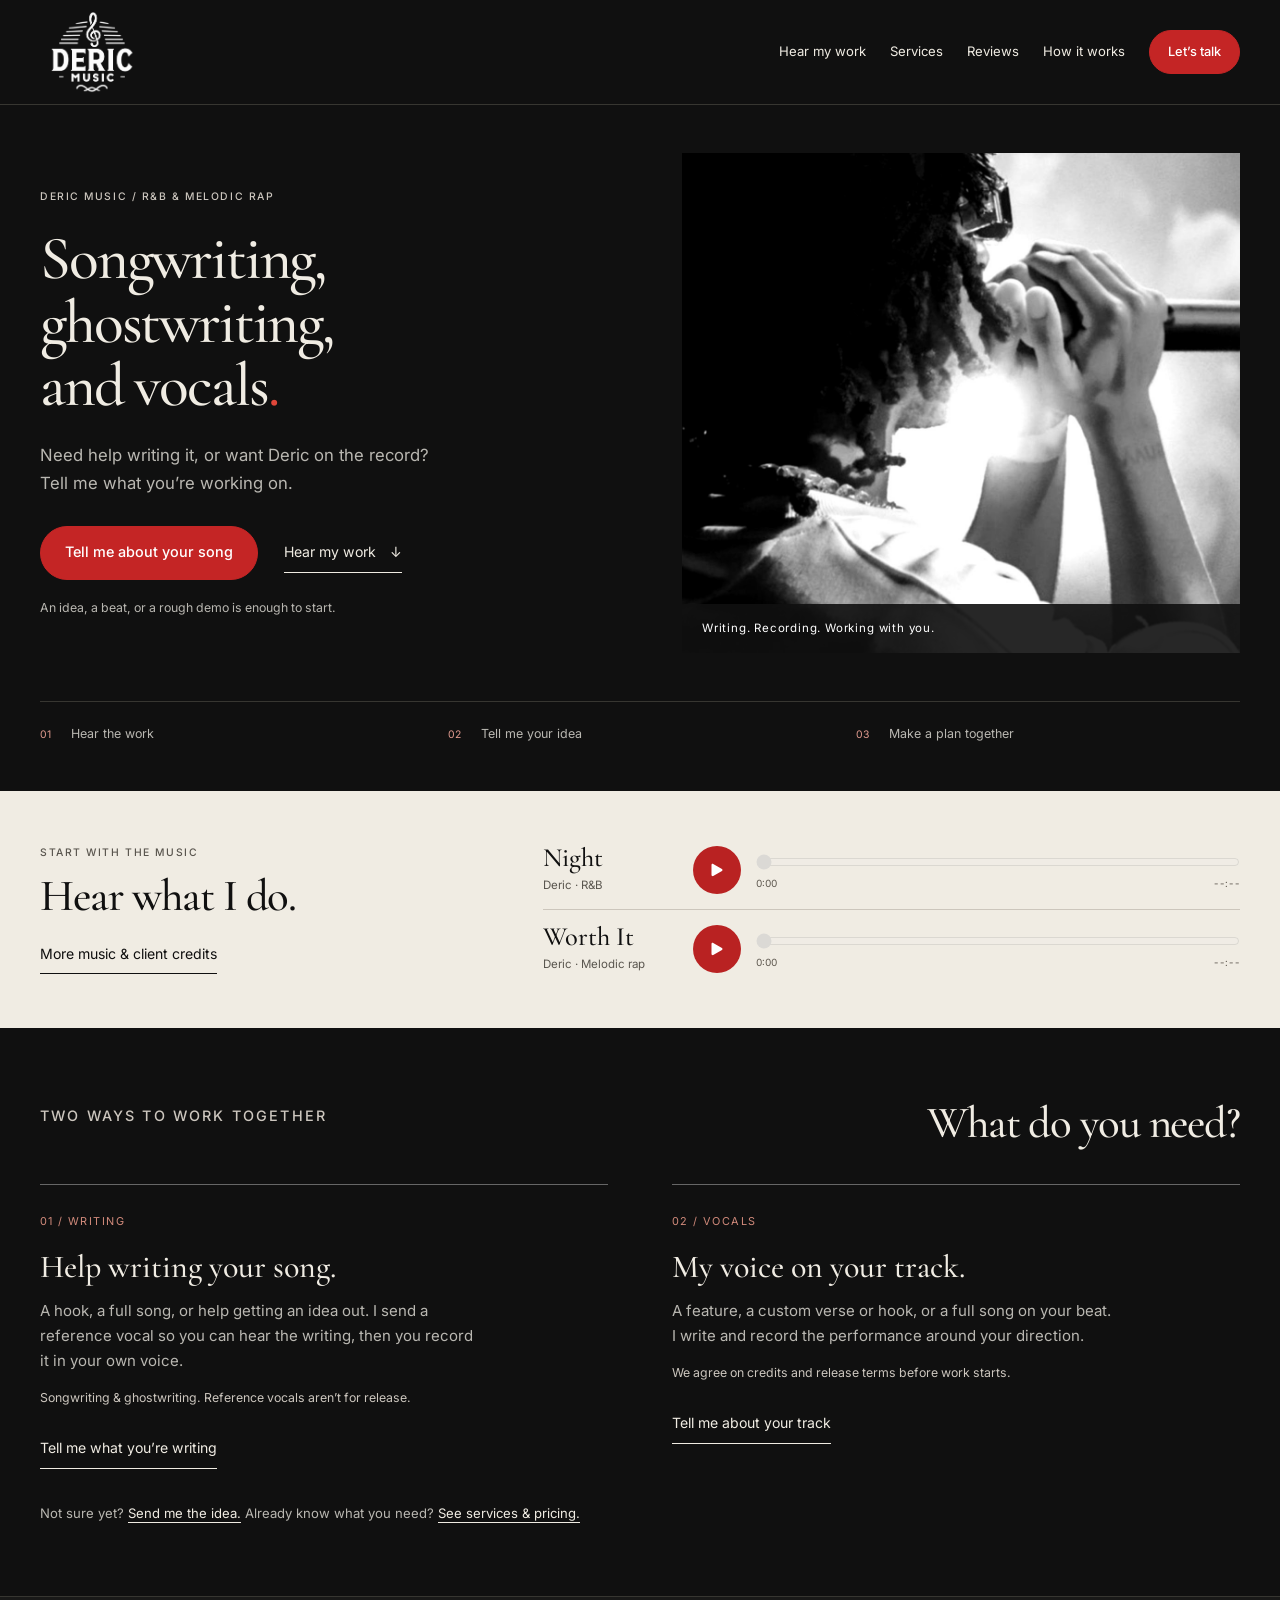
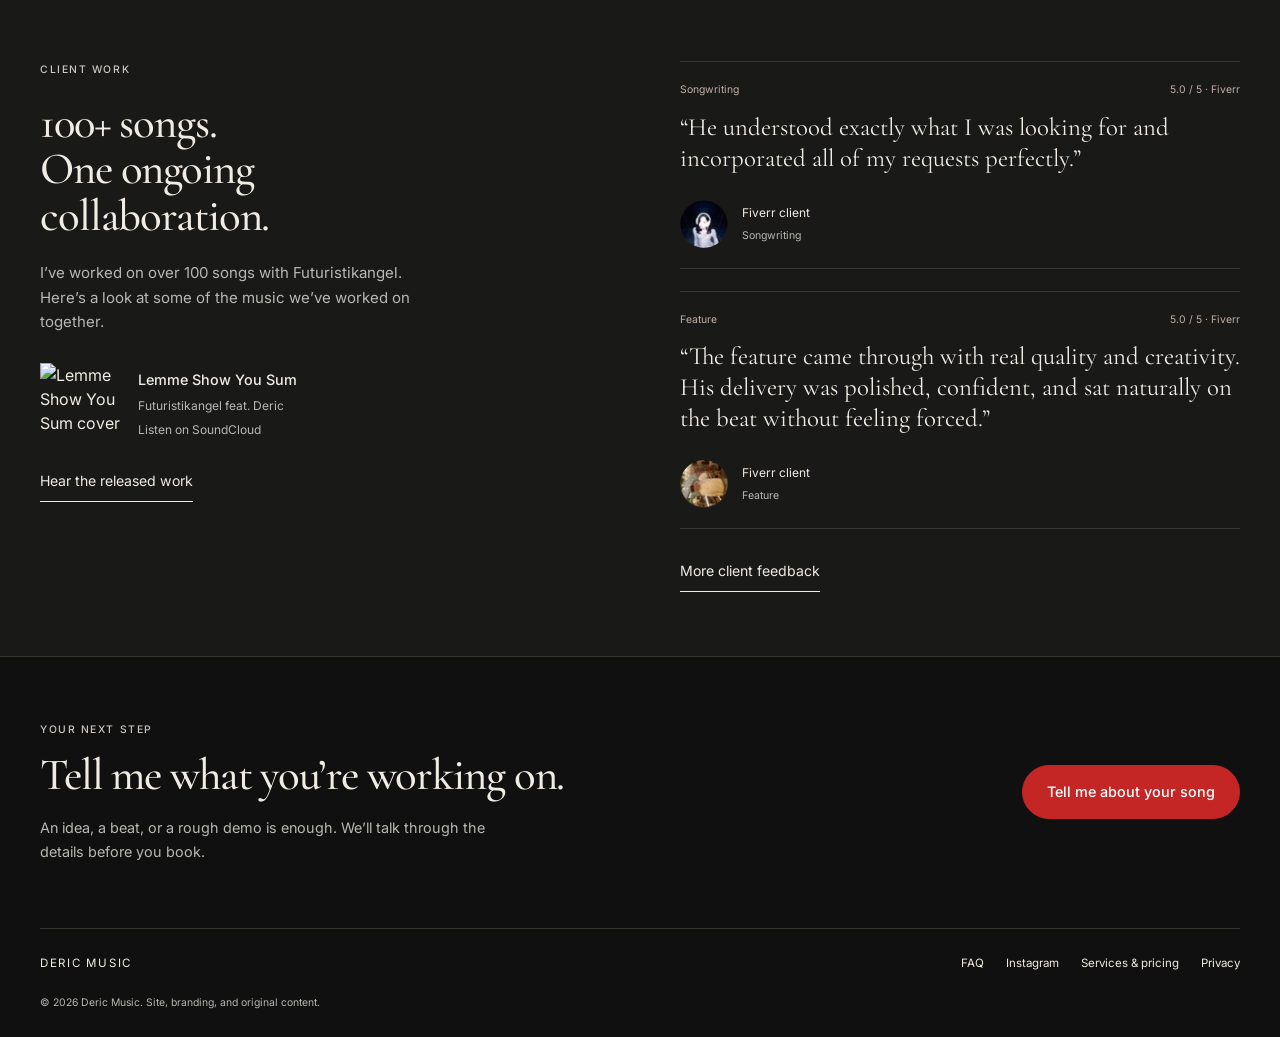
==== commit f1be7d6a: "Remove upward link arrows throughout the service site" ====
--- a/index.html
+++ b/index.html
@@ -1,22 +1,23 @@
 <!doctype html>
-<html lang="en"><head><meta charset="UTF-8"><meta name="viewport" content="width=device-width, initial-scale=1"><meta name="theme-color" content="#101010"><title>Songwriting, Ghostwriting &amp; Vocals | Deric Music</title><meta name="description" content="Songwriting, ghostwriting, and vocals by Deric. Hear the work and tell me about your song."><link rel="preconnect" href="https://fonts.googleapis.com"><link rel="preconnect" href="https://fonts.gstatic.com" crossorigin=""><link href="https://fonts.googleapis.com/css2?family=Cormorant+Garamond:wght@400;500;600&amp;family=Inter:wght@400;500;600&amp;display=swap" rel="stylesheet"><link rel="stylesheet" href="css/reset.css"><link rel="stylesheet" href="css/funnel.css?v=2"><link rel="stylesheet" href="css/draft-2.css?v=1"><script src="js/funnel.js?v=3" defer=""></script><link rel="stylesheet" href="css/mobile-polish.css?v=1"><script src="js/audio-player.js?v=1" defer=""></script><script src="js/tracking-config.js?v=1" defer=""></script><script src="js/conversions.js?v=1" defer=""></script><link rel="canonical" href="https://service.dericmusic.com/"><meta property="og:title" content="Songwriting, Ghostwriting &amp; Vocals | Deric Music"><meta property="og:description" content="Songwriting, ghostwriting, and vocals by Deric. Hear the work and tell me about your song."><meta property="og:type" content="website"><meta property="og:url" content="https://service.dericmusic.com/"><meta property="og:image" content="https://service.dericmusic.com/assets/images/hero-bg.jpg"></head><body class="funnel-page draft-two"><a class="skip-link" href="#main">Skip to content</a><header class="site-header"><div class="wrap header-inner"><a class="brand" href="index.html" aria-label="Deric Music home"><img src="assets/images/deric-music-logo-transparent.png" alt="Deric Music" width="104" height="82"></a><button class="menu-toggle" type="button" aria-expanded="false" aria-controls="site-menu">Menu <span aria-hidden="true">+</span></button><nav class="site-menu" id="site-menu" aria-label="Main navigation"><a href="work.html">Hear my work</a><a href="services.html">Services</a><a href="reviews.html">Reviews</a><a href="how-it-works.html">How it works</a><a class="button button-small" href="project.html">Let’s talk</a></nav></div></header><main id="main"><section class="intro wrap" aria-labelledby="intro-title">
+<html lang="en"><head><meta charset="UTF-8"><meta name="viewport" content="width=device-width, initial-scale=1"><meta name="theme-color" content="#101010"><title>Songwriting, Ghostwriting &amp; Vocals | Deric Music</title><meta name="description" content="Songwriting, ghostwriting, and vocals by Deric. Hear the work and tell me about your song."><link rel="preconnect" href="https://fonts.googleapis.com"><link rel="preconnect" href="https://fonts.gstatic.com" crossorigin=""><link href="https://fonts.googleapis.com/css2?family=Cormorant+Garamond:wght@400;500;600&amp;family=Inter:wght@400;500;600&amp;display=swap" rel="stylesheet"><link rel="stylesheet" href="css/reset.css"><link rel="stylesheet" href="css/funnel.css?v=no-up-arrows-1"><link rel="stylesheet" href="css/draft-2.css?v=1"><script src="js/funnel.js?v=3" defer=""></script><link rel="stylesheet" href="css/mobile-polish.css?v=1"><script src="js/audio-player.js?v=1" defer=""></script><script src="js/tracking-config.js?v=1" defer=""></script><script src="js/conversions.js?v=1" defer=""></script><link rel="canonical" href="https://service.dericmusic.com/"><meta property="og:title" content="Songwriting, Ghostwriting &amp; Vocals | Deric Music"><meta property="og:description" content="Songwriting, ghostwriting, and vocals by Deric. Hear the work and tell me about your song."><meta property="og:type" content="website"><meta property="og:url" content="https://service.dericmusic.com/"><meta property="og:image" content="https://service.dericmusic.com/assets/images/hero-bg.jpg"></head><body class="funnel-page draft-two"><a class="skip-link" href="#main">Skip to content</a><header class="site-header"><div class="wrap header-inner"><a class="brand" href="index.html" aria-label="Deric Music home"><img src="assets/images/deric-music-logo-transparent.png" alt="Deric Music" width="104" height="82"></a><button class="menu-toggle" type="button" aria-expanded="false" aria-controls="site-menu">Menu <span aria-hidden="true">+</span></button><nav class="site-menu" id="site-menu" aria-label="Main navigation"><a href="work.html">Hear my work</a><a href="services.html">Services</a><a href="reviews.html">Reviews</a><a href="how-it-works.html">How it works</a><a class="button button-small" href="project.html">Let’s talk</a></nav></div></header><main id="main"><section class="intro wrap" aria-labelledby="intro-title">
 <div class="intro-copy"><p class="eyebrow">Deric Music / R&amp;B &amp; melodic rap</p>
 <h1 id="intro-title">Songwriting,<br>ghostwriting,<br>and vocals<span class="red">.</span></h1>
 <p class="intro-text">Need help writing it, or want Deric on the record? Tell me what you’re working on.</p>
-<div class="actions"><a class="button" href="project.html">Tell me about your song <svg class="link-arrow" viewBox="0 0 24 24" fill="none" stroke="currentColor" stroke-width="1.8" stroke-linecap="round" stroke-linejoin="round" aria-hidden="true" focusable="false"><path d="M6 18 18 6M6 6h12v12"></path></svg></a><a class="text-link" href="#hear">Hear my work <span aria-hidden="true">↓</span></a></div>
+<div class="actions"><a class="button" href="project.html">Tell me about your song </a><a class="text-link" href="#hear">Hear my work <span aria-hidden="true">↓</span></a></div>
 <p class="small-note">An idea, a beat, or a rough demo is enough to start.</p></div>
 <!-- Intro video slot: replace this real photo with Deric's supplied video, keeping a poster and captions. No autoplay audio. -->
 <figure class="intro-media"><img src="assets/images/hero-bg.jpg" alt="Deric performing into a microphone" width="1920" height="1080" fetchpriority="high"><figcaption>Writing. Recording. Working with you.</figcaption></figure>
 </section><div class="route-strip wrap"><p><span>01</span> Hear the work</p><p><span>02</span> Tell me your idea</p><p><span>03</span> Make a plan together</p></div><section class="listen-band" id="hear" aria-labelledby="listen-title"><div class="wrap listen-layout">
-<div><p class="eyebrow">Start with the music</p><h2 id="listen-title">Hear what I do.</h2><a class="text-link" href="work.html">More music &amp; client credits <svg class="link-arrow" viewBox="0 0 24 24" fill="none" stroke="currentColor" stroke-width="1.8" stroke-linecap="round" stroke-linejoin="round" aria-hidden="true" focusable="false"><path d="M6 18 18 6M6 6h12v12"></path></svg></a></div>
+<div><p class="eyebrow">Start with the music</p><h2 id="listen-title">Hear what I do.</h2><a class="text-link" href="work.html">More music &amp; client credits </a></div>
 <div class="sample-list">
 <div class="sample"><div><h3>Night</h3><p>Deric · R&amp;B</p></div><audio controls="" preload="none" aria-label="Listen to Night by Deric" src="deric%20-%20NIGHT%20%5Bregi%5D%20v1.mp3"></audio></div>
 <div class="sample"><div><h3>Worth It</h3><p>Deric · Melodic rap</p></div><audio controls="" preload="none" aria-label="Listen to Worth It by Deric" src="deric%20-%20worth%20it%20%5Bv1%5D.mp3"></audio></div>
 </div></div></section><section class="ways wrap" aria-labelledby="ways-title"><div class="section-heading"><p class="eyebrow">Two ways to work together</p><h2 id="ways-title">What do you need?</h2></div>
 <div class="ways-grid">
-<article class="way"><span class="index-label">01 / Writing</span><h3>Help writing your song.</h3><p>A hook, a full song, or help getting an idea out. I send a reference vocal so you can hear the writing, then you record it in your own voice.</p><p class="detail">Songwriting &amp; ghostwriting. Reference vocals aren’t for release.</p><a class="text-link" href="project.html?need=writing">Tell me what you’re writing <svg class="link-arrow" viewBox="0 0 24 24" fill="none" stroke="currentColor" stroke-width="1.8" stroke-linecap="round" stroke-linejoin="round" aria-hidden="true" focusable="false"><path d="M6 18 18 6M6 6h12v12"></path></svg></a></article>
-<article class="way"><span class="index-label">02 / Vocals</span><h3>My voice on your track.</h3><p>A feature, a custom verse or hook, or a full song on your beat. I write and record the performance around your direction.</p><p class="detail">We agree on credits and release terms before work starts.</p><a class="text-link" href="project.html?need=vocals">Tell me about your track <svg class="link-arrow" viewBox="0 0 24 24" fill="none" stroke="currentColor" stroke-width="1.8" stroke-linecap="round" stroke-linejoin="round" aria-hidden="true" focusable="false"><path d="M6 18 18 6M6 6h12v12"></path></svg></a></article>
+<article class="way"><span class="index-label">01 / Writing</span><h3>Help writing your song.</h3><p>A hook, a full song, or help getting an idea out. I send a reference vocal so you can hear the writing, then you record it in your own voice.</p><p class="detail">Songwriting &amp; ghostwriting. Reference vocals aren’t for release.</p><a class="text-link" href="project.html?need=writing">Tell me what you’re writing </a></article>
+<article class="way"><span class="index-label">02 / Vocals</span><h3>My voice on your track.</h3><p>A feature, a custom verse or hook, or a full song on your beat. I write and record the performance around your direction.</p><p class="detail">We agree on credits and release terms before work starts.</p><a class="text-link" href="project.html?need=vocals">Tell me about your track </a></article>
 </div><p class="ways-footer">Not sure yet? <a href="project.html?need=unsure">Send me the idea.</a> Already know what you need? <a href="services.html">See services &amp; pricing.</a></p>
-</section><section class="proof"><div class="wrap proof-grid"><div class="proof-story"><p class="eyebrow">Client work</p><h2>100+ songs.<br>One ongoing collaboration.</h2><p>I’ve worked on over 100 songs with Futuristikangel. Here’s a look at some of the music we’ve worked on together.</p><a class="release" href="https://soundcloud.com/futuristikangel/lemme-show-you-sum-feat-deric-prod-vrtex-x-kashik-x-alijah4k" target="_blank" rel="noopener"><img src="https://i1.sndcdn.com/artworks-wRkusB37IZT2wo2t-nHLGqA-t500x500.jpg" alt="Lemme Show You Sum cover" width="80" height="80" loading="lazy"><span><strong>Lemme Show You Sum</strong><small>Futuristikangel feat. Deric</small><small>Listen on SoundCloud <svg class="link-arrow" viewBox="0 0 24 24" fill="none" stroke="currentColor" stroke-width="1.8" stroke-linecap="round" stroke-linejoin="round" aria-hidden="true" focusable="false"><path d="M6 18 18 6M6 6h12v12"></path></svg></small></span></a><a class="text-link" href="work.html#credits">Hear the released work <svg class="link-arrow" viewBox="0 0 24 24" fill="none" stroke="currentColor" stroke-width="1.8" stroke-linecap="round" stroke-linejoin="round" aria-hidden="true" focusable="false"><path d="M6 18 18 6M6 6h12v12"></path></svg></a></div><div><figure class="review-card"><div class="review-label"><span>Songwriting</span><span>5.0 / 5 · Fiverr</span></div><blockquote>“He understood exactly what I was looking for and incorporated all of my requests perfectly.”</blockquote><figcaption><img src="assets/images/reviews/client-songwriting.jpg" alt="Fiverr client profile photo" width="48" height="48" loading="lazy"><span>Fiverr client<small>Songwriting</small></span></figcaption></figure><figure class="review-card"><div class="review-label"><span>Feature</span><span>5.0 / 5 · Fiverr</span></div><blockquote>“The feature came through with real quality and creativity. His delivery was polished, confident, and sat naturally on the beat without feeling forced.”</blockquote><figcaption><img src="assets/images/reviews/client-feature.jpg" alt="Fiverr client profile photo" width="48" height="48" loading="lazy"><span>Fiverr client<small>Feature</small></span></figcaption></figure><a class="text-link" href="reviews.html">More client feedback <svg class="link-arrow" viewBox="0 0 24 24" fill="none" stroke="currentColor" stroke-width="1.8" stroke-linecap="round" stroke-linejoin="round" aria-hidden="true" focusable="false"><path d="M6 18 18 6M6 6h12v12"></path></svg></a></div></div></section><section class="closing wrap"><div><p class="eyebrow">Your next step</p><h2>Tell me what you’re working on.</h2><p>An idea, a beat, or a rough demo is enough. We’ll talk through the details before you book.</p></div><a class="button" href="project.html">Tell me about your song <svg class="link-arrow" viewBox="0 0 24 24" fill="none" stroke="currentColor" stroke-width="1.8" stroke-linecap="round" stroke-linejoin="round" aria-hidden="true" focusable="false"><path d="M6 18 18 6M6 6h12v12"></path></svg></a></section></main><footer class="site-footer wrap"><a href="index.html">DERIC MUSIC</a><nav aria-label="Footer"><a href="how-it-works.html#faq">FAQ</a><a href="https://instagram.com/envyderic" target="_blank" rel="noopener">Instagram <svg class="link-arrow" viewBox="0 0 24 24" fill="none" stroke="currentColor" stroke-width="1.8" stroke-linecap="round" stroke-linejoin="round" aria-hidden="true" focusable="false"><path d="M6 18 18 6M6 6h12v12"></path></svg></a><a href="services.html">Services &amp; pricing</a><a href="privacy.html">Privacy</a><button class="tracking-settings" type="button" data-tracking-settings="" hidden="">Measurement preferences</button></nav><p>© 2026 Deric Music. Site, branding, and original content.</p></footer>
+</section><section class="proof"><div class="wrap proof-grid"><div class="proof-story"><p class="eyebrow">Client work</p><h2>100+ songs.<br>One ongoing collaboration.</h2><p>I’ve worked on over 100 songs with Futuristikangel. Here’s a look at some of the music we’ve worked on together.</p><a class="release" href="https://soundcloud.com/futuristikangel/lemme-show-you-sum-feat-deric-prod-vrtex-x-kashik-x-alijah4k" target="_blank" rel="noopener"><img src="https://i1.sndcdn.com/artworks-wRkusB37IZT2wo2t-nHLGqA-t500x500.jpg" alt="Lemme Show You Sum cover" width="80" height="80" loading="lazy"><span><strong>Lemme Show You Sum</strong><small>Futuristikangel feat. Deric</small><small>Listen on SoundCloud </small></span></a><a class="text-link" href="work.html#credits">Hear the released work </a></div><div><figure class="review-card"><div class="review-label"><span>Songwriting</span><span>5.0 / 5 · Fiverr</span></div><blockquote>“He understood exactly what I was looking for and incorporated all of my requests perfectly.”</blockquote><figcaption><img src="assets/images/reviews/client-songwriting.jpg" alt="Fiverr client profile photo" width="48" height="48" loading="lazy"><span>Fiverr client<small>Songwriting</small></span></figcaption></figure><figure class="review-card"><div class="review-label"><span>Feature</span><span>5.0 / 5 · Fiverr</span></div><blockquote>“The feature came through with real quality and creativity. His delivery was polished, confident, and sat naturally on the beat without feeling forced.”</blockquote><figcaption><img src="assets/images/reviews/client-feature.jpg" alt="Fiverr client profile photo" width="48" height="48" loading="lazy"><span>Fiverr client<small>Feature</small></span></figcaption></figure><a class="text-link" href="reviews.html">More client feedback </a></div></div></section><section class="closing wrap"><div><p class="eyebrow">Your next step</p><h2>Tell me what you’re working on.</h2><p>An idea, a beat, or a rough demo is enough. We’ll talk through the details before you book.</p></div><a class="button" href="project.html">Tell me about your song </a></section></main><footer class="site-footer wrap"><a href="index.html">DERIC MUSIC</a><nav aria-label="Footer"><a href="how-it-works.html#faq">FAQ</a><a href="https://instagram.com/envyderic" target="_blank" rel="noopener">Instagram </a><a href="services.html">Services &amp; pricing</a><a href="privacy.html">Privacy</a><button class="tracking-settings" type="button" data-tracking-settings="" hidden="">Measurement preferences</button></nav><p>© 2026 Deric Music. Site, branding, and original content.</p></footer>
+
 
 </body></html>
--- a/css/funnel.css
+++ b/css/funnel.css
@@ -22,7 +22,6 @@
 .site-menu>a:not(.button):hover,.text-link:hover,.ways-footer a:hover{color:#f08072}
 .menu-toggle{display:none;background:none;color:var(--paper);border:1px solid #666;border-radius:24px;padding:10px 16px;min-height:44px}
 .button{display:inline-flex;align-items:center;justify-content:center;gap:24px;min-height:54px;border:1px solid var(--red);border-radius:999px;padding:15px 24px;background:var(--red);color:white;font-size:.9rem;font-weight:500;text-align:center;line-height:1.4;transition:background .15s}
-.link-arrow{display:inline-block;width:1.15em;height:1.15em;flex-shrink:0;vertical-align:-.15em}
 .button:hover{background:#a91d1d;border-color:#a91d1d}
 .button-small{min-height:44px;padding:11px 18px;font-size:.8rem}
 .button-secondary{background:transparent;border-color:#777;color:var(--paper)}
@@ -123,4 +122,3 @@
 .success{padding:24px}.form-progress{gap:18px}
 }
 @media(prefers-reduced-motion:reduce){html{scroll-behavior:auto}*{transition:none!important}}
-
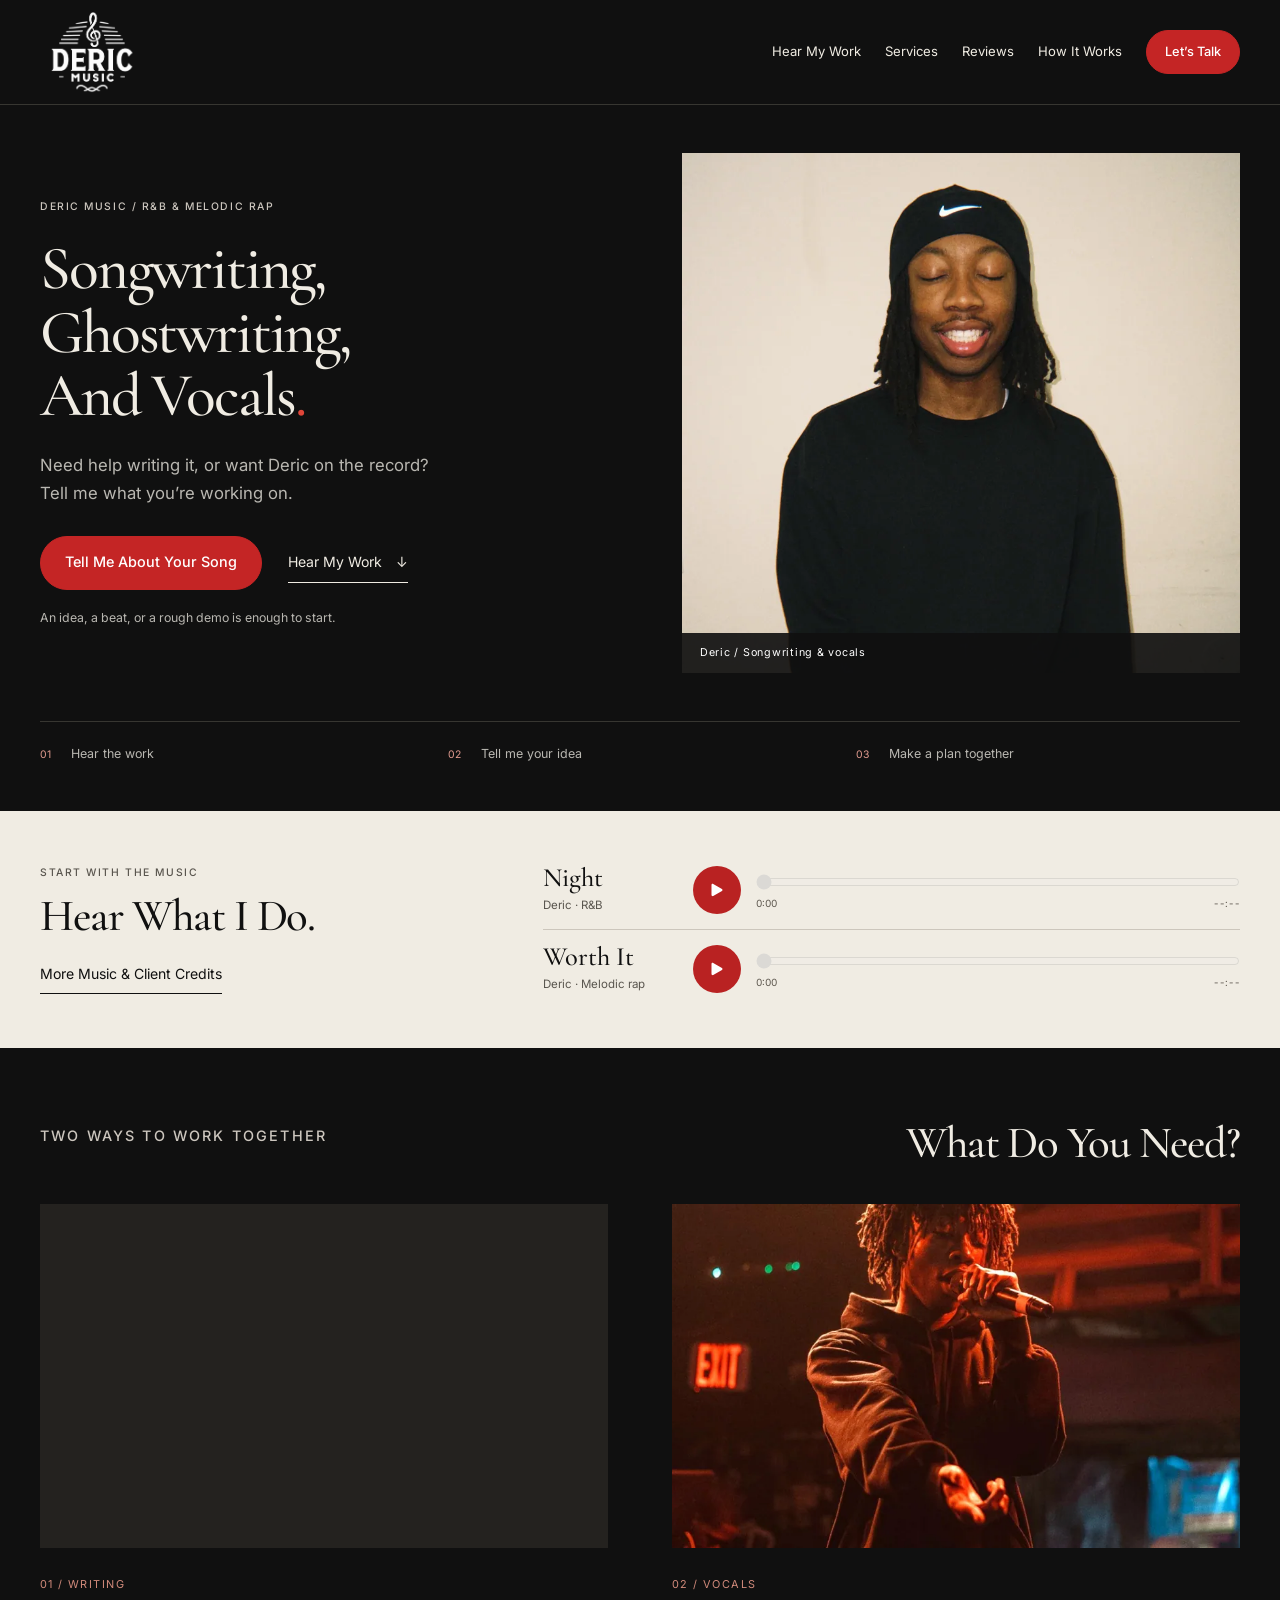
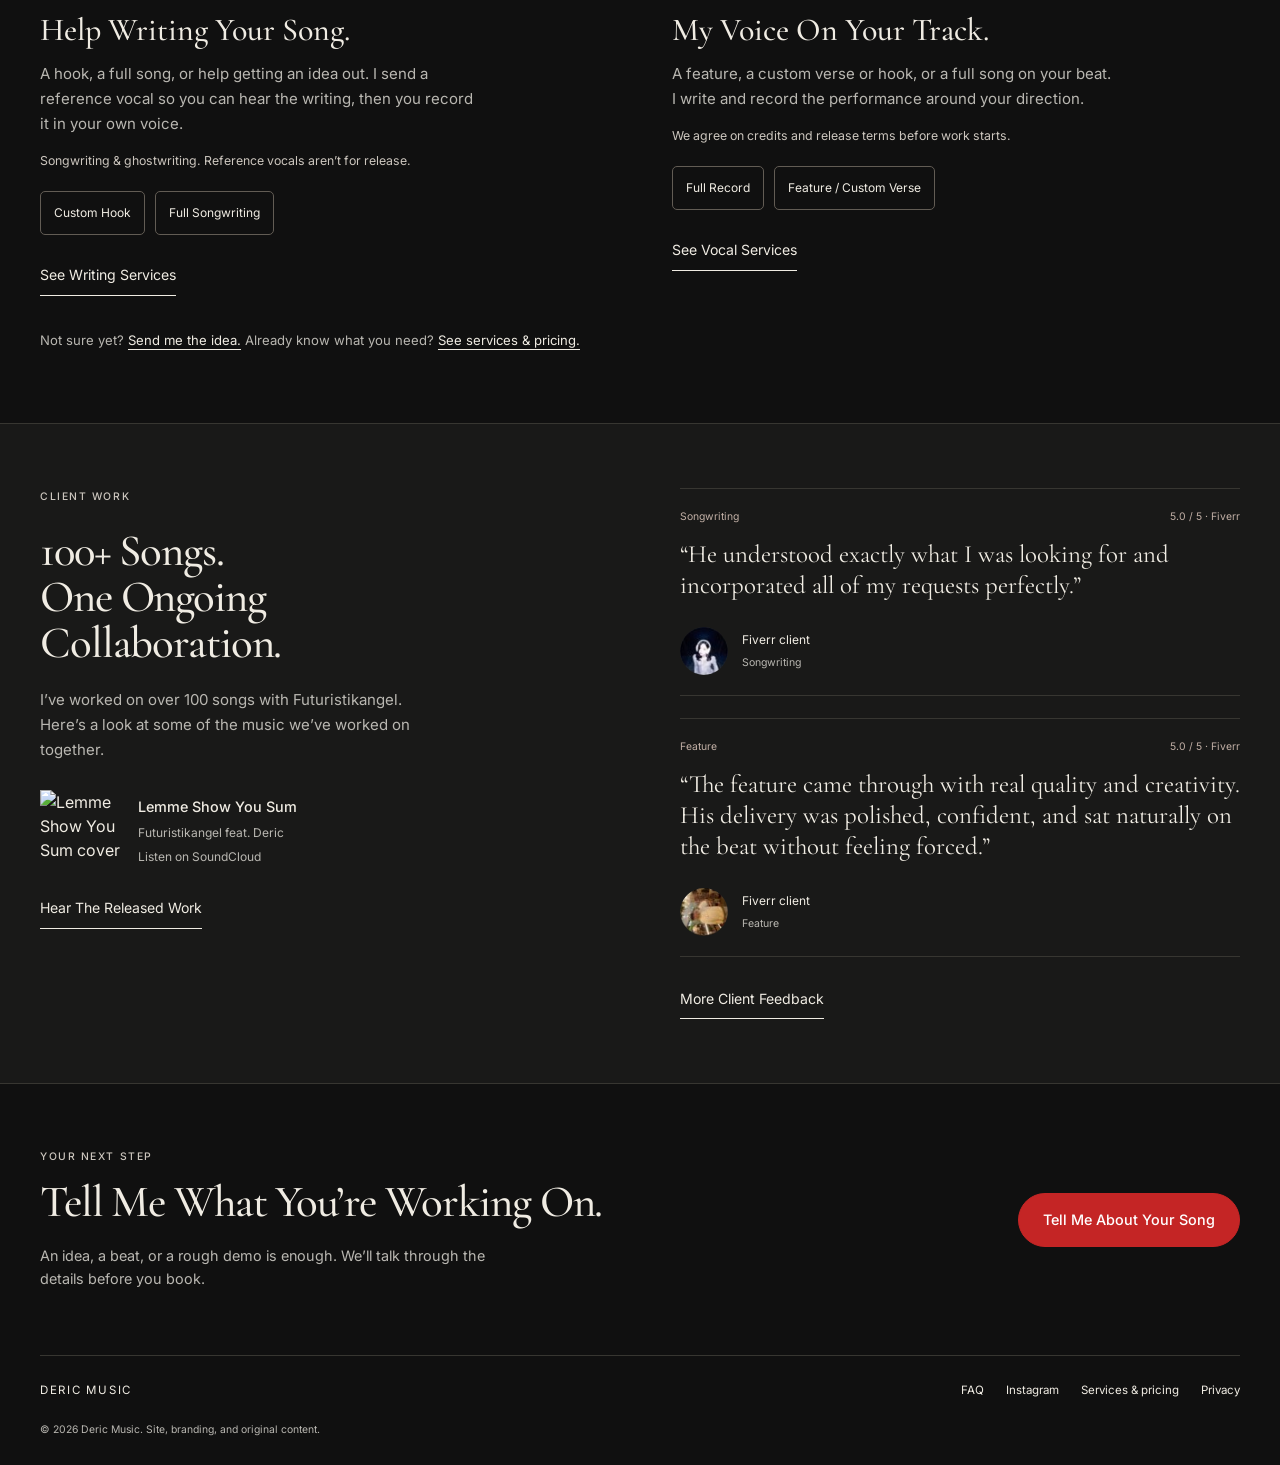
==== commit 5c3e31a9: "Publish approved EPK photos and heading capitalization" ====
--- a/index.html
+++ b/index.html
@@ -1,23 +1,27 @@
 <!doctype html>
-<html lang="en"><head><meta charset="UTF-8"><meta name="viewport" content="width=device-width, initial-scale=1"><meta name="theme-color" content="#101010"><title>Songwriting, Ghostwriting &amp; Vocals | Deric Music</title><meta name="description" content="Songwriting, ghostwriting, and vocals by Deric. Hear the work and tell me about your song."><link rel="preconnect" href="https://fonts.googleapis.com"><link rel="preconnect" href="https://fonts.gstatic.com" crossorigin=""><link href="https://fonts.googleapis.com/css2?family=Cormorant+Garamond:wght@400;500;600&amp;family=Inter:wght@400;500;600&amp;display=swap" rel="stylesheet"><link rel="stylesheet" href="css/reset.css"><link rel="stylesheet" href="css/funnel.css?v=no-up-arrows-1"><link rel="stylesheet" href="css/draft-2.css?v=1"><script src="js/funnel.js?v=3" defer=""></script><link rel="stylesheet" href="css/mobile-polish.css?v=1"><script src="js/audio-player.js?v=1" defer=""></script><script src="js/tracking-config.js?v=1" defer=""></script><script src="js/conversions.js?v=1" defer=""></script><link rel="canonical" href="https://service.dericmusic.com/"><meta property="og:title" content="Songwriting, Ghostwriting &amp; Vocals | Deric Music"><meta property="og:description" content="Songwriting, ghostwriting, and vocals by Deric. Hear the work and tell me about your song."><meta property="og:type" content="website"><meta property="og:url" content="https://service.dericmusic.com/"><meta property="og:image" content="https://service.dericmusic.com/assets/images/hero-bg.jpg"></head><body class="funnel-page draft-two"><a class="skip-link" href="#main">Skip to content</a><header class="site-header"><div class="wrap header-inner"><a class="brand" href="index.html" aria-label="Deric Music home"><img src="assets/images/deric-music-logo-transparent.png" alt="Deric Music" width="104" height="82"></a><button class="menu-toggle" type="button" aria-expanded="false" aria-controls="site-menu">Menu <span aria-hidden="true">+</span></button><nav class="site-menu" id="site-menu" aria-label="Main navigation"><a href="work.html">Hear my work</a><a href="services.html">Services</a><a href="reviews.html">Reviews</a><a href="how-it-works.html">How it works</a><a class="button button-small" href="project.html">Let’s talk</a></nav></div></header><main id="main"><section class="intro wrap" aria-labelledby="intro-title">
+<html lang="en"><head><meta charset="UTF-8"><meta name="viewport" content="width=device-width, initial-scale=1"><meta name="theme-color" content="#101010"><title>Songwriting, Ghostwriting &amp; Vocals | Deric Music</title><meta name="description" content="Songwriting, ghostwriting, and vocals by Deric. Hear the work and tell me about your song."><link rel="preconnect" href="https://fonts.googleapis.com"><link rel="preconnect" href="https://fonts.gstatic.com" crossorigin=""><link href="https://fonts.googleapis.com/css2?family=Cormorant+Garamond:wght@400;500;600&amp;family=Inter:wght@400;500;600&amp;display=swap" rel="stylesheet"><link rel="stylesheet" href="css/reset.css"><link rel="stylesheet" href="css/funnel.css?v=no-up-arrows-1"><link rel="stylesheet" href="css/draft-2.css?v=1"><script src="js/funnel.js?v=3" defer=""></script><link rel="stylesheet" href="css/mobile-polish.css?v=1"><script src="js/audio-player.js?v=1" defer=""></script><script src="js/tracking-config.js?v=1" defer=""></script><script src="js/conversions.js?v=1" defer=""></script><link rel="canonical" href="https://service.dericmusic.com/"><meta property="og:title" content="Songwriting, Ghostwriting &amp; Vocals | Deric Music"><meta property="og:description" content="Songwriting, ghostwriting, and vocals by Deric. Hear the work and tell me about your song."><meta property="og:type" content="website"><meta property="og:url" content="https://service.dericmusic.com/"><meta property="og:image" content="https://service.dericmusic.com/assets/images/hero-bg.jpg"><link rel="stylesheet" href="css/photo-pass.css?v=approved-20261029"></head><body class="funnel-page draft-two photo-draft"><a class="skip-link" href="#main">Skip to content</a><header class="site-header"><div class="wrap header-inner"><a class="brand" href="index.html" aria-label="Deric Music home"><img src="assets/images/deric-music-logo-transparent.png" alt="Deric Music" width="104" height="82"></a><button class="menu-toggle" type="button" aria-expanded="false" aria-controls="site-menu">Menu <span aria-hidden="true">+</span></button><nav class="site-menu" id="site-menu" aria-label="Main navigation"><a href="work.html">Hear My Work</a><a href="services.html">Services</a><a href="reviews.html">Reviews</a><a href="how-it-works.html">How It Works</a><a class="button button-small" href="project.html">Let’s Talk</a></nav></div></header><main id="main"><section class="intro wrap" aria-labelledby="intro-title">
 <div class="intro-copy"><p class="eyebrow">Deric Music / R&amp;B &amp; melodic rap</p>
-<h1 id="intro-title">Songwriting,<br>ghostwriting,<br>and vocals<span class="red">.</span></h1>
+<h1 id="intro-title">Songwriting,<br>Ghostwriting,<br>And Vocals<span class="red">.</span></h1>
 <p class="intro-text">Need help writing it, or want Deric on the record? Tell me what you’re working on.</p>
-<div class="actions"><a class="button" href="project.html">Tell me about your song </a><a class="text-link" href="#hear">Hear my work <span aria-hidden="true">↓</span></a></div>
+<div class="actions"><a class="button" href="project.html">Tell Me About Your Song</a><a class="text-link" href="#hear">Hear My Work <span aria-hidden="true">↓</span></a></div>
 <p class="small-note">An idea, a beat, or a rough demo is enough to start.</p></div>
 <!-- Intro video slot: replace this real photo with Deric's supplied video, keeping a poster and captions. No autoplay audio. -->
-<figure class="intro-media"><img src="assets/images/hero-bg.jpg" alt="Deric performing into a microphone" width="1920" height="1080" fetchpriority="high"><figcaption>Writing. Recording. Working with you.</figcaption></figure>
+<figure class="intro-media"><picture class="service-photo hero-portrait"><source type="image/webp" srcset="assets/images/portraits/smiling-480.webp 480w, assets/images/portraits/smiling-900.webp 900w, assets/images/portraits/smiling-1400.webp 1400w" sizes="(max-width: 650px) 100vw, (max-width: 1000px) 45vw, 560px"><img src="assets/images/portraits/smiling-900.webp" alt="Deric smiling in a black shirt and beanie" width="3024" height="4536" fetchpriority="high" loading="eager" decoding="async"></picture><figcaption>Deric / Songwriting &amp; vocals</figcaption></figure>
 </section><div class="route-strip wrap"><p><span>01</span> Hear the work</p><p><span>02</span> Tell me your idea</p><p><span>03</span> Make a plan together</p></div><section class="listen-band" id="hear" aria-labelledby="listen-title"><div class="wrap listen-layout">
-<div><p class="eyebrow">Start with the music</p><h2 id="listen-title">Hear what I do.</h2><a class="text-link" href="work.html">More music &amp; client credits </a></div>
+<div><p class="eyebrow">Start with the music</p><h2 id="listen-title">Hear What I Do.</h2><a class="text-link" href="work.html">More Music &amp; Client Credits</a></div>
 <div class="sample-list">
 <div class="sample"><div><h3>Night</h3><p>Deric · R&amp;B</p></div><audio controls="" preload="none" aria-label="Listen to Night by Deric" src="deric%20-%20NIGHT%20%5Bregi%5D%20v1.mp3"></audio></div>
 <div class="sample"><div><h3>Worth It</h3><p>Deric · Melodic rap</p></div><audio controls="" preload="none" aria-label="Listen to Worth It by Deric" src="deric%20-%20worth%20it%20%5Bv1%5D.mp3"></audio></div>
-</div></div></section><section class="ways wrap" aria-labelledby="ways-title"><div class="section-heading"><p class="eyebrow">Two ways to work together</p><h2 id="ways-title">What do you need?</h2></div>
+</div></div></section><section class="ways wrap" aria-labelledby="ways-title"><div class="section-heading"><p class="eyebrow">Two ways to work together</p><h2 id="ways-title">What Do You Need?</h2></div>
 <div class="ways-grid">
-<article class="way"><span class="index-label">01 / Writing</span><h3>Help writing your song.</h3><p>A hook, a full song, or help getting an idea out. I send a reference vocal so you can hear the writing, then you record it in your own voice.</p><p class="detail">Songwriting &amp; ghostwriting. Reference vocals aren’t for release.</p><a class="text-link" href="project.html?need=writing">Tell me what you’re writing </a></article>
-<article class="way"><span class="index-label">02 / Vocals</span><h3>My voice on your track.</h3><p>A feature, a custom verse or hook, or a full song on your beat. I write and record the performance around your direction.</p><p class="detail">We agree on credits and release terms before work starts.</p><a class="text-link" href="project.html?need=vocals">Tell me about your track </a></article>
+<article class="way"><a class="way-photo-link" href="services.html#writing-services" aria-label="See songwriting and ghostwriting services"><picture class="service-photo outdoor-crop"><source type="image/webp" srcset="assets/images/portraits/outdoor-480.webp 480w, assets/images/portraits/outdoor-900.webp 900w, assets/images/portraits/outdoor-1400.webp 1400w" sizes="(max-width: 650px) calc(100vw - 40px), (max-width: 1000px) 45vw, 560px"><img src="assets/images/portraits/outdoor-900.webp" alt="Deric standing outside at sunset" width="1556" height="2330" loading="lazy" decoding="async"></picture></a><span class="index-label">01 / Writing</span><h3>Help Writing Your Song.</h3><p>A hook, a full song, or help getting an idea out. I send a reference vocal so you can hear the writing, then you record it in your own voice.</p><p class="detail">Songwriting &amp; ghostwriting. Reference vocals aren’t for release.</p><nav class="offer-names" aria-label="Writing services"><a href="services.html#custom-hook">Custom Hook</a><a href="services.html#full-songwriting">Full Songwriting</a></nav><a class="text-link" href="services.html#writing-services">See Writing Services</a></article>
+<article class="way"><a class="way-photo-link" href="services.html#recorded-vocals" aria-label="See recorded vocals and features"><picture class="service-photo stage-crop"><source type="image/webp" srcset="assets/images/portraits/performance-480.webp 480w, assets/images/portraits/performance-900.webp 900w, assets/images/portraits/performance-1400.webp 1400w" sizes="(max-width: 650px) calc(100vw - 40px), (max-width: 1000px) 45vw, 560px"><img src="assets/images/portraits/performance-900.webp" alt="Deric performing into a microphone under red stage lights" width="1920" height="1080" loading="lazy" decoding="async"></picture></a><span class="index-label">02 / Vocals</span><h3>My Voice On Your Track.</h3><p>A feature, a custom verse or hook, or a full song on your beat. I write and record the performance around your direction.</p><p class="detail">We agree on credits and release terms before work starts.</p><nav class="offer-names" aria-label="Recorded vocal services"><a href="services.html#full-record">Full Record</a><a href="services.html#feature">Feature / Custom Verse</a></nav><a class="text-link" href="services.html#recorded-vocals">See Vocal Services</a></article>
 </div><p class="ways-footer">Not sure yet? <a href="project.html?need=unsure">Send me the idea.</a> Already know what you need? <a href="services.html">See services &amp; pricing.</a></p>
-</section><section class="proof"><div class="wrap proof-grid"><div class="proof-story"><p class="eyebrow">Client work</p><h2>100+ songs.<br>One ongoing collaboration.</h2><p>I’ve worked on over 100 songs with Futuristikangel. Here’s a look at some of the music we’ve worked on together.</p><a class="release" href="https://soundcloud.com/futuristikangel/lemme-show-you-sum-feat-deric-prod-vrtex-x-kashik-x-alijah4k" target="_blank" rel="noopener"><img src="https://i1.sndcdn.com/artworks-wRkusB37IZT2wo2t-nHLGqA-t500x500.jpg" alt="Lemme Show You Sum cover" width="80" height="80" loading="lazy"><span><strong>Lemme Show You Sum</strong><small>Futuristikangel feat. Deric</small><small>Listen on SoundCloud </small></span></a><a class="text-link" href="work.html#credits">Hear the released work </a></div><div><figure class="review-card"><div class="review-label"><span>Songwriting</span><span>5.0 / 5 · Fiverr</span></div><blockquote>“He understood exactly what I was looking for and incorporated all of my requests perfectly.”</blockquote><figcaption><img src="assets/images/reviews/client-songwriting.jpg" alt="Fiverr client profile photo" width="48" height="48" loading="lazy"><span>Fiverr client<small>Songwriting</small></span></figcaption></figure><figure class="review-card"><div class="review-label"><span>Feature</span><span>5.0 / 5 · Fiverr</span></div><blockquote>“The feature came through with real quality and creativity. His delivery was polished, confident, and sat naturally on the beat without feeling forced.”</blockquote><figcaption><img src="assets/images/reviews/client-feature.jpg" alt="Fiverr client profile photo" width="48" height="48" loading="lazy"><span>Fiverr client<small>Feature</small></span></figcaption></figure><a class="text-link" href="reviews.html">More client feedback </a></div></div></section><section class="closing wrap"><div><p class="eyebrow">Your next step</p><h2>Tell me what you’re working on.</h2><p>An idea, a beat, or a rough demo is enough. We’ll talk through the details before you book.</p></div><a class="button" href="project.html">Tell me about your song </a></section></main><footer class="site-footer wrap"><a href="index.html">DERIC MUSIC</a><nav aria-label="Footer"><a href="how-it-works.html#faq">FAQ</a><a href="https://instagram.com/envyderic" target="_blank" rel="noopener">Instagram </a><a href="services.html">Services &amp; pricing</a><a href="privacy.html">Privacy</a><button class="tracking-settings" type="button" data-tracking-settings="" hidden="">Measurement preferences</button></nav><p>© 2026 Deric Music. Site, branding, and original content.</p></footer>
+</section><section class="proof"><div class="wrap proof-grid"><div class="proof-story"><p class="eyebrow">Client work</p><h2>100+ Songs.<br>One Ongoing Collaboration.</h2><p>I’ve worked on over 100 songs with Futuristikangel. Here’s a look at some of the music we’ve worked on together.</p><a class="release" href="https://soundcloud.com/futuristikangel/lemme-show-you-sum-feat-deric-prod-vrtex-x-kashik-x-alijah4k" target="_blank" rel="noopener"><img src="https://i1.sndcdn.com/artworks-wRkusB37IZT2wo2t-nHLGqA-t500x500.jpg" alt="Lemme Show You Sum cover" width="80" height="80" loading="lazy"><span><strong>Lemme Show You Sum</strong><small>Futuristikangel feat. Deric</small><small>Listen on SoundCloud </small></span></a><a class="text-link" href="work.html#credits">Hear The Released Work</a></div><div><figure class="review-card"><div class="review-label"><span>Songwriting</span><span>5.0 / 5 · Fiverr</span></div><blockquote>“He understood exactly what I was looking for and incorporated all of my requests perfectly.”</blockquote><figcaption><img src="assets/images/reviews/client-songwriting.jpg" alt="Fiverr client profile photo" width="48" height="48" loading="lazy"><span>Fiverr client<small>Songwriting</small></span></figcaption></figure><figure class="review-card"><div class="review-label"><span>Feature</span><span>5.0 / 5 · Fiverr</span></div><blockquote>“The feature came through with real quality and creativity. His delivery was polished, confident, and sat naturally on the beat without feeling forced.”</blockquote><figcaption><img src="assets/images/reviews/client-feature.jpg" alt="Fiverr client profile photo" width="48" height="48" loading="lazy"><span>Fiverr client<small>Feature</small></span></figcaption></figure><a class="text-link" href="reviews.html">More Client Feedback</a></div></div></section><section class="closing wrap"><div><p class="eyebrow">Your next step</p><h2>Tell Me What You’re Working On.</h2><p>An idea, a beat, or a rough demo is enough. We’ll talk through the details before you book.</p></div><a class="button" href="project.html">Tell Me About Your Song</a></section></main><footer class="site-footer wrap"><a href="index.html">DERIC MUSIC</a><nav aria-label="Footer"><a href="how-it-works.html#faq">FAQ</a><a href="https://instagram.com/envyderic" target="_blank" rel="noopener">Instagram</a><a href="services.html">Services &amp; pricing</a><a href="privacy.html">Privacy</a><button class="tracking-settings" type="button" data-tracking-settings="" hidden="">Measurement preferences</button></nav><p>© 2026 Deric Music. Site, branding, and original content.</p></footer>
+
+
+
+
 
 
 </body></html>
--- a/css/photo-pass.css
+++ b/css/photo-pass.css
@@ -0,0 +1,68 @@
+/* Real EPK photography, with independent mobile crops and no text over faces. */
+.service-photo{display:block;overflow:hidden;background:#24221f}
+.service-photo img{display:block;width:100%;height:100%;object-fit:cover}
+.intro-media>.service-photo{position:absolute;inset:0;width:100%;height:100%}
+.hero-portrait img{object-position:50% 30%}
+.intro-media{background:#d9d0bf;min-height:520px}
+.intro-media figcaption{padding:12px 18px;font-size:.67rem;background:#101010e8}
+.way{border-top:0;padding-top:0}
+.way-photo-link{display:block;overflow:hidden;margin-bottom:22px}
+.way-photo-link .service-photo{aspect-ratio:1.65;transition:opacity .2s}
+.way-photo-link:hover .service-photo{opacity:.88}
+.outdoor-crop img{object-position:50% 31%}
+.smile-crop img{object-position:50% 25%}
+.stage-crop img{object-position:50% 35%}
+.way h3{font-size:2rem}
+.offer-names{display:flex;gap:10px;flex-wrap:wrap;margin-top:20px}
+.offer-names a{border:1px solid #625c54;border-radius:5px;padding:10px 13px;font-size:.75rem;min-height:44px;display:flex;align-items:center}
+.offer-names a:hover{border-color:#d18a7b;background:#231d1b}
+.service-card{padding:0;overflow:hidden;scroll-margin-top:124px}
+.service-card>.service-photo{width:100%;aspect-ratio:1.7;margin-bottom:24px;flex:none}
+.service-card>:not(.service-photo){margin-left:26px;margin-right:26px}
+.service-card>.service-top{width:calc(100% - 52px)}
+.service-card>h3{font-size:2.2rem}
+.service-card>.button{width:calc(100% - 52px)}
+.service-card>.booking-details{width:calc(100% - 52px);margin-bottom:22px}
+.service-card ul{margin-top:20px;margin-bottom:20px}
+.photo-heading{display:grid;grid-template-columns:1fr 1fr;gap:54px;align-items:center}
+.photo-heading>figure{min-width:0;margin:0}
+.photo-heading .service-photo{aspect-ratio:1.55}
+.photo-heading h1{font-size:clamp(3rem,5vw,4.4rem)}
+.process-photo{margin:0 0 26px}
+.process-photo .service-photo{aspect-ratio:1.25}
+.inquiry-person{display:flex;align-items:center;gap:14px;margin-bottom:24px;font-size:.9rem;font-weight:500}
+.inquiry-person .service-photo{width:56px;height:56px;border-radius:50%;flex:none}
+.inquiry-person small{display:block;font-size:.7rem;color:var(--muted);font-weight:400;margin-top:4px}
+.photo-preview-note a{text-decoration:underline;text-underline-offset:3px}
+@media(max-width:1000px){.photo-heading{gap:30px}.photo-heading h1{font-size:3.2rem}}
+@media(max-width:650px){
+ .intro.wrap{display:flex;flex-direction:column;width:100%;min-height:0;isolation:auto;padding:0}
+ .intro-media{position:relative;inset:auto;z-index:auto;order:0;width:100%;min-height:0;aspect-ratio:1.65;align-self:auto;background:#d9d0bf;overflow:hidden}
+ .intro-media>.service-photo{position:static;width:100%;height:100%}
+ .intro-media::after{display:none}
+ .intro-media .hero-portrait img{object-position:50% 29%;opacity:1}
+ .intro-media figcaption{display:none}
+ .intro-copy{order:1;align-self:auto;padding:24px 20px 28px;position:static;width:100%}
+ .intro-copy>.eyebrow{display:none}
+ .intro h1{font-size:clamp(2.25rem,9.65vw,2.85rem);line-height:1.02;max-width:16ch;margin:0}
+ .intro-text{margin-top:14px;font-size:.87rem;line-height:1.5;max-width:38ch}
+ .intro .actions{margin-top:19px;gap:7px}
+ .intro .button{min-height:50px;justify-content:center;font-size:.85rem}
+ .intro .text-link{padding:9px 0;font-size:.78rem}
+ .intro .small-note{display:none}
+ .ways-grid{gap:32px}.way-photo-link{margin-bottom:18px}.way-photo-link .service-photo{aspect-ratio:1.7}
+ .way h3{font-size:1.9rem;margin-top:16px}
+ .offer-names{margin-top:16px;gap:8px}.offer-names a{font-size:.72rem;padding:9px 11px}
+ .service-card{padding:0;scroll-margin-top:98px}
+ .service-card>.service-photo{aspect-ratio:1.65;margin-bottom:22px}
+ .service-card>:not(.service-photo){margin-left:20px;margin-right:20px}
+ .service-card>.service-top,.service-card>.button,.service-card>.booking-details{width:calc(100% - 40px)}
+ .service-card>.service-top{margin-bottom:20px}
+ .service-card>h3{font-size:2rem}
+ .photo-heading{grid-template-columns:1fr;gap:24px}
+ .photo-heading h1{font-size:clamp(2.5rem,10.7vw,3.3rem)}
+ .photo-heading .service-photo{aspect-ratio:1.65}
+ .process-photo{margin-bottom:22px}.process-photo .service-photo{aspect-ratio:1.7}
+ .inquiry-person{margin-bottom:22px}.inquiry-person .service-photo{width:50px;height:50px}
+}
+@media(prefers-reduced-motion:reduce){.way-photo-link .service-photo{transition:none}}
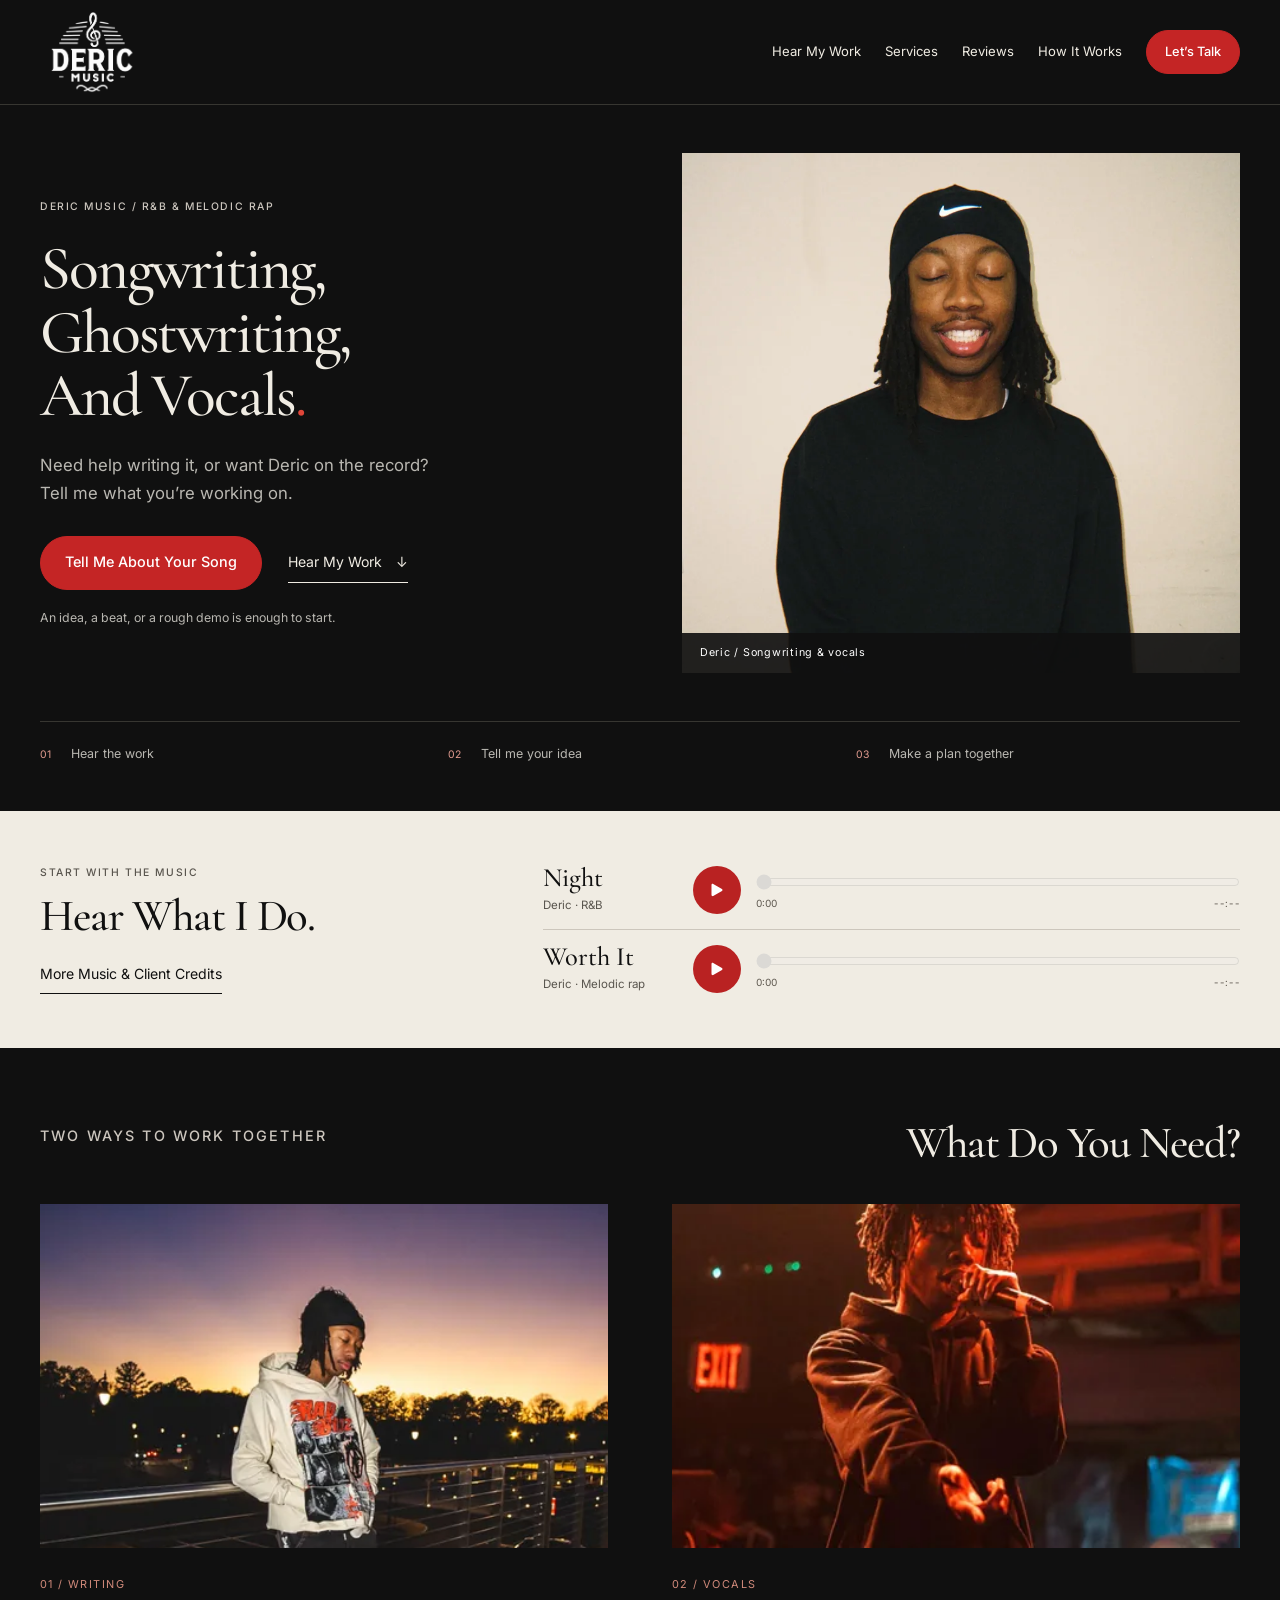
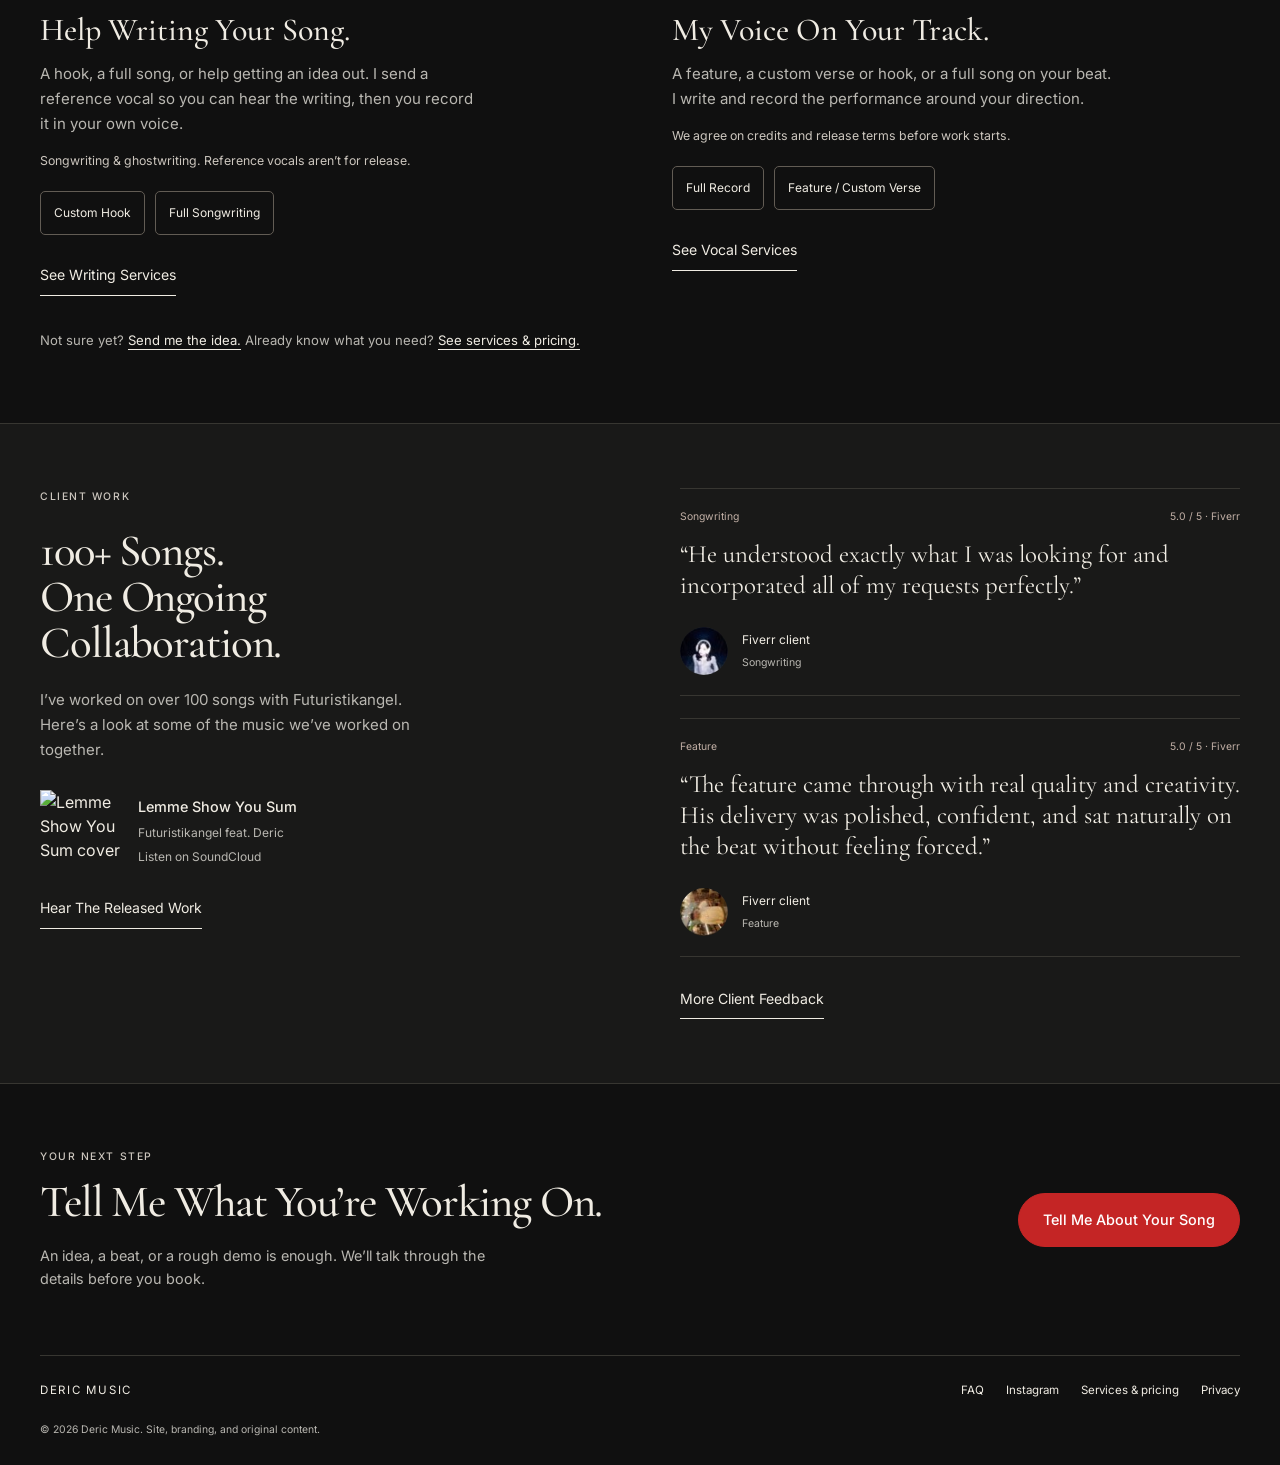
==== commit aaf456cc: "Preserve selected packages and clarify service examples and page copy" ====
--- a/index.html
+++ b/index.html
@@ -1,5 +1,5 @@
 <!doctype html>
-<html lang="en"><head><meta charset="UTF-8"><meta name="viewport" content="width=device-width, initial-scale=1"><meta name="theme-color" content="#101010"><title>Songwriting, Ghostwriting &amp; Vocals | Deric Music</title><meta name="description" content="Songwriting, ghostwriting, and vocals by Deric. Hear the work and tell me about your song."><link rel="preconnect" href="https://fonts.googleapis.com"><link rel="preconnect" href="https://fonts.gstatic.com" crossorigin=""><link href="https://fonts.googleapis.com/css2?family=Cormorant+Garamond:wght@400;500;600&amp;family=Inter:wght@400;500;600&amp;display=swap" rel="stylesheet"><link rel="stylesheet" href="css/reset.css"><link rel="stylesheet" href="css/funnel.css?v=no-up-arrows-1"><link rel="stylesheet" href="css/draft-2.css?v=1"><script src="js/funnel.js?v=3" defer=""></script><link rel="stylesheet" href="css/mobile-polish.css?v=1"><script src="js/audio-player.js?v=1" defer=""></script><script src="js/tracking-config.js?v=1" defer=""></script><script src="js/conversions.js?v=1" defer=""></script><link rel="canonical" href="https://service.dericmusic.com/"><meta property="og:title" content="Songwriting, Ghostwriting &amp; Vocals | Deric Music"><meta property="og:description" content="Songwriting, ghostwriting, and vocals by Deric. Hear the work and tell me about your song."><meta property="og:type" content="website"><meta property="og:url" content="https://service.dericmusic.com/"><meta property="og:image" content="https://service.dericmusic.com/assets/images/hero-bg.jpg"><link rel="stylesheet" href="css/photo-pass.css?v=approved-20261029"></head><body class="funnel-page draft-two photo-draft"><a class="skip-link" href="#main">Skip to content</a><header class="site-header"><div class="wrap header-inner"><a class="brand" href="index.html" aria-label="Deric Music home"><img src="assets/images/deric-music-logo-transparent.png" alt="Deric Music" width="104" height="82"></a><button class="menu-toggle" type="button" aria-expanded="false" aria-controls="site-menu">Menu <span aria-hidden="true">+</span></button><nav class="site-menu" id="site-menu" aria-label="Main navigation"><a href="work.html">Hear My Work</a><a href="services.html">Services</a><a href="reviews.html">Reviews</a><a href="how-it-works.html">How It Works</a><a class="button button-small" href="project.html">Let’s Talk</a></nav></div></header><main id="main"><section class="intro wrap" aria-labelledby="intro-title">
+<html lang="en"><head><meta charset="UTF-8"><meta name="viewport" content="width=device-width, initial-scale=1"><meta name="theme-color" content="#101010"><title>Songwriting, Ghostwriting &amp; Vocals | Deric Music</title><meta name="description" content="Songwriting, ghostwriting, and vocals by Deric. Hear released work, see client feedback, and tell me about your song before you book."><link rel="preconnect" href="https://fonts.googleapis.com"><link rel="preconnect" href="https://fonts.gstatic.com" crossorigin=""><link href="https://fonts.googleapis.com/css2?family=Cormorant+Garamond:wght@400;500;600&amp;family=Inter:wght@400;500;600&amp;display=swap" rel="stylesheet"><link rel="stylesheet" href="css/reset.css"><link rel="stylesheet" href="css/funnel.css?v=no-up-arrows-1"><link rel="stylesheet" href="css/draft-2.css?v=1"><script src="js/funnel.js?v=package-handoff-1" defer=""></script><link rel="stylesheet" href="css/mobile-polish.css?v=1"><script src="js/audio-player.js?v=1" defer=""></script><script src="js/tracking-config.js?v=1" defer=""></script><script src="js/conversions.js?v=package-handoff-1" defer=""></script><link rel="canonical" href="https://service.dericmusic.com/"><meta property="og:title" content="Songwriting, Ghostwriting &amp; Vocals | Deric Music"><meta property="og:description" content="Songwriting, ghostwriting, and vocals by Deric. Hear released work, see client feedback, and tell me about your song before you book."><meta property="og:type" content="website"><meta property="og:url" content="https://service.dericmusic.com/"><meta property="og:image" content="https://service.dericmusic.com/assets/images/hero-bg.jpg"><link rel="stylesheet" href="css/photo-pass.css?v=package-handoff-1"></head><body class="funnel-page draft-two photo-draft"><a class="skip-link" href="#main">Skip to content</a><header class="site-header"><div class="wrap header-inner"><a class="brand" href="index.html" aria-label="Deric Music home"><img src="assets/images/deric-music-logo-transparent.png" alt="Deric Music" width="104" height="82"></a><button class="menu-toggle" type="button" aria-expanded="false" aria-controls="site-menu">Menu <span aria-hidden="true">+</span></button><nav class="site-menu" id="site-menu" aria-label="Main navigation"><a href="work.html">Hear My Work</a><a href="services.html">Services</a><a href="reviews.html">Reviews</a><a href="how-it-works.html">How It Works</a><a class="button button-small" href="project.html">Let’s Talk</a></nav></div></header><main id="main"><section class="intro wrap" aria-labelledby="intro-title">
 <div class="intro-copy"><p class="eyebrow">Deric Music / R&amp;B &amp; melodic rap</p>
 <h1 id="intro-title">Songwriting,<br>Ghostwriting,<br>And Vocals<span class="red">.</span></h1>
 <p class="intro-text">Need help writing it, or want Deric on the record? Tell me what you’re working on.</p>
@@ -24,4 +24,6 @@
 
 
 
+
+
 </body></html>
--- a/css/photo-pass.css
+++ b/css/photo-pass.css
@@ -34,6 +34,11 @@
 .inquiry-person .service-photo{width:56px;height:56px;border-radius:50%;flex:none}
 .inquiry-person small{display:block;font-size:.7rem;color:var(--muted);font-weight:400;margin-top:4px}
 .photo-preview-note a{text-decoration:underline;text-underline-offset:3px}
+.package-summary{font-size:.8rem;color:#ead5ca;margin:0 0 24px;padding:12px 14px;border-left:2px solid #c96a59;background:#211b18}
+.service-example{display:flex;align-items:flex-start;gap:18px;padding:20px;margin:0 0 28px;border:1px solid #4c463e;background:#191817}
+.service-example>img{width:72px;height:72px;object-fit:cover;flex:none}
+.service-example .eyebrow{display:block;font-size:.58rem;margin-bottom:8px}.service-example strong{font-size:.86rem;font-weight:500}.service-example p{font-size:.78rem;margin-top:7px}.service-example .text-link{font-size:.75rem;margin-top:5px}
+@media(max-width:650px){.service-example{padding:16px;gap:14px}.service-example>img{width:56px;height:56px}.service-example strong{font-size:.8rem}.service-example p{font-size:.73rem}}
 @media(max-width:1000px){.photo-heading{gap:30px}.photo-heading h1{font-size:3.2rem}}
 @media(max-width:650px){
  .intro.wrap{display:flex;flex-direction:column;width:100%;min-height:0;isolation:auto;padding:0}
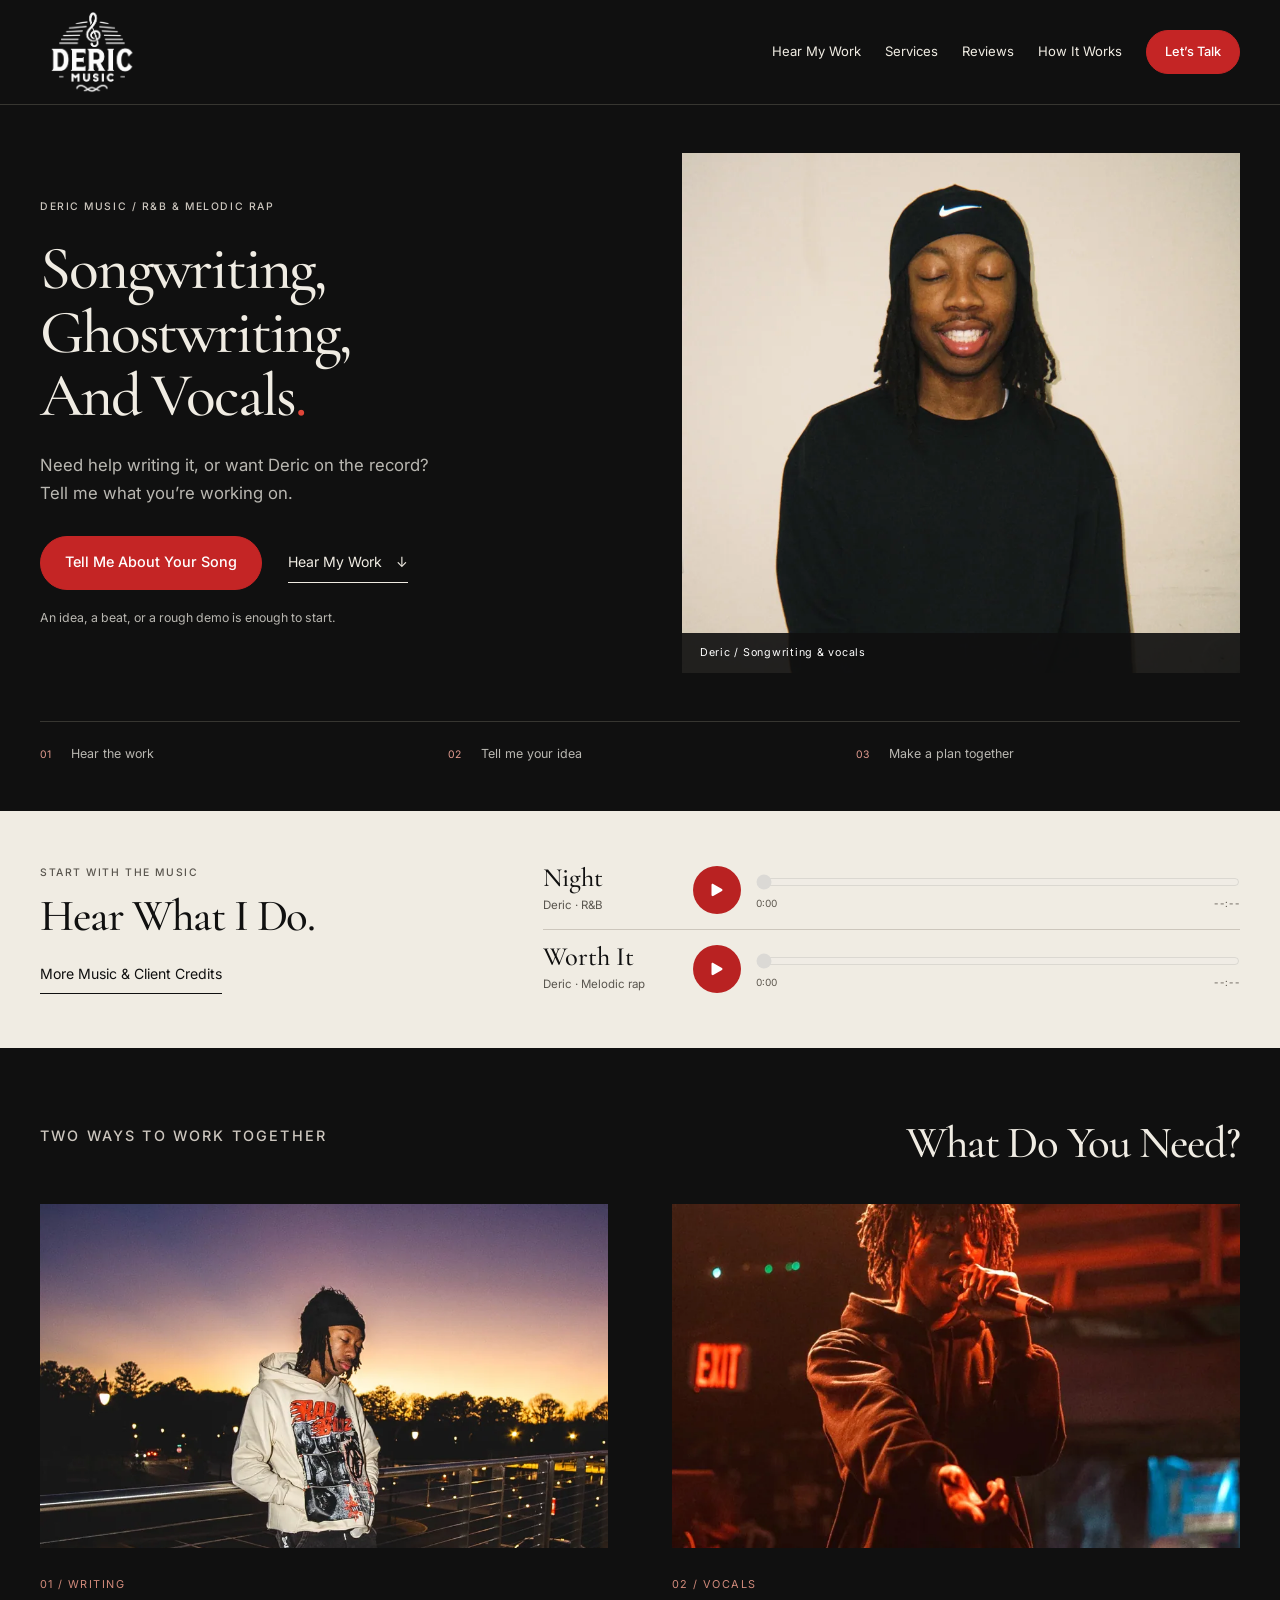
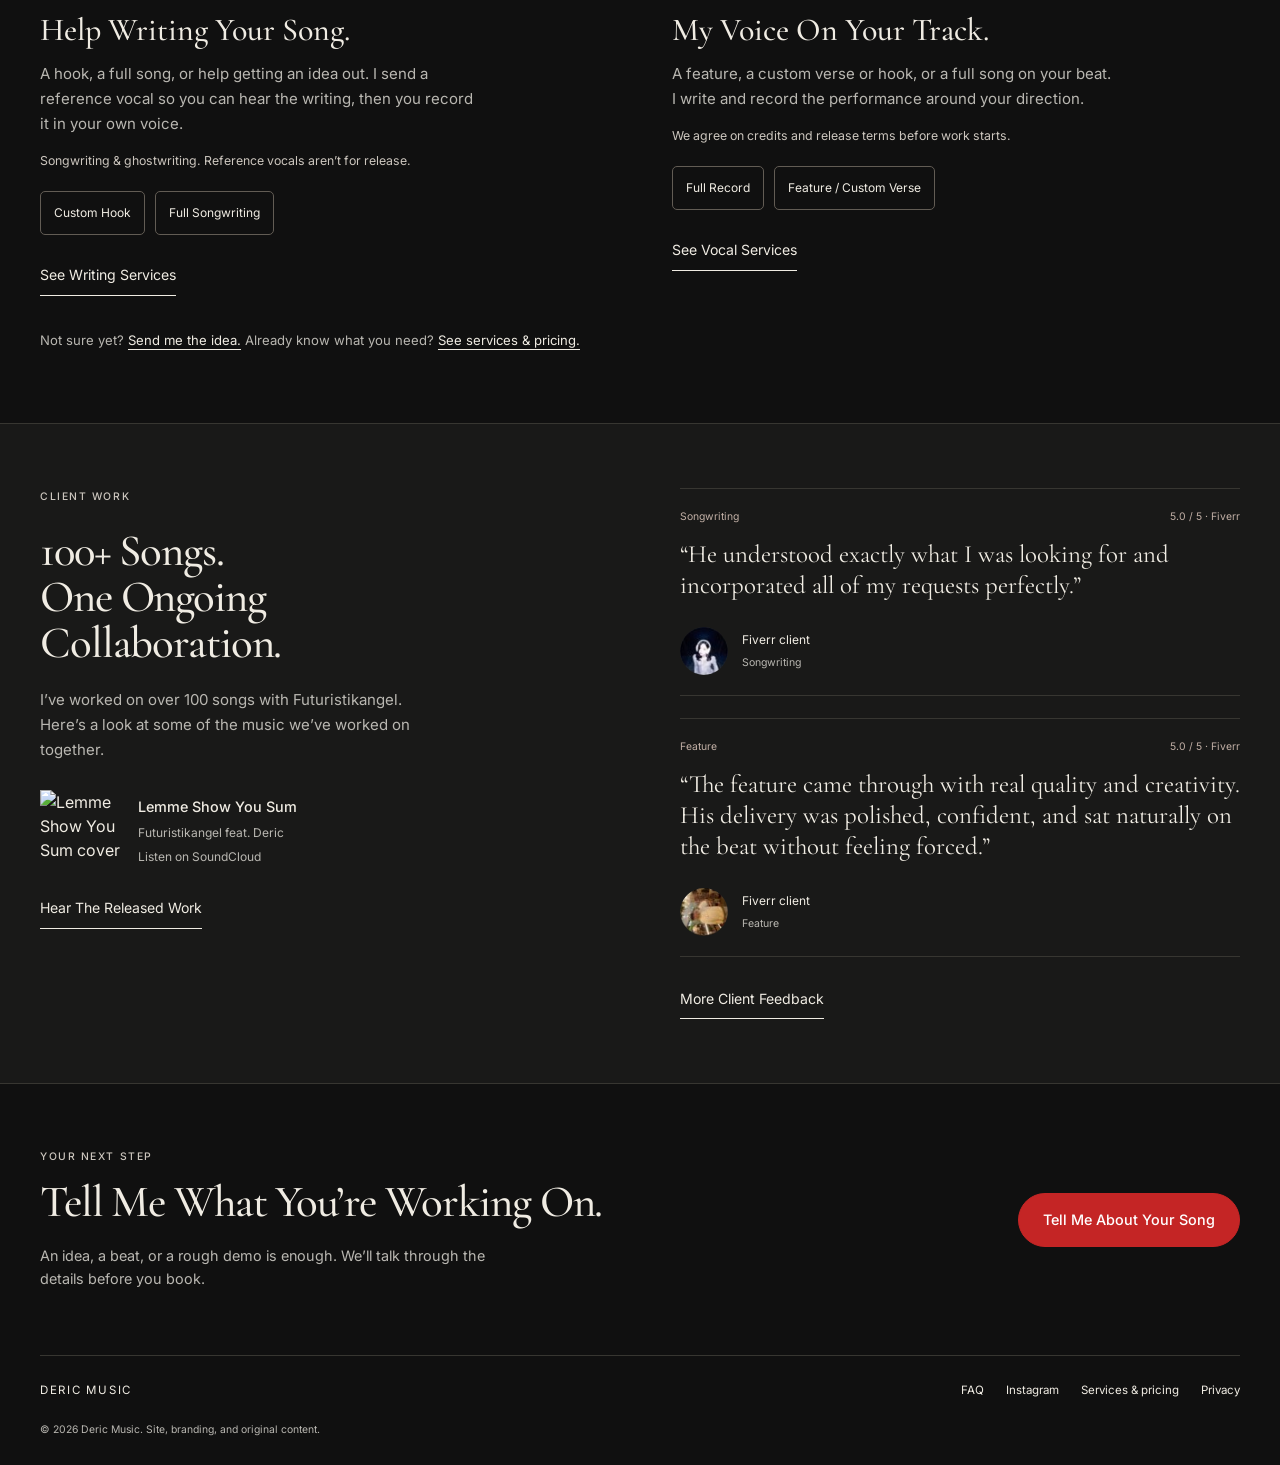
==== commit fe672464: "Clarify booking scope and add inquiry follow-up references" ====
--- a/index.html
+++ b/index.html
@@ -1,5 +1,4 @@
-<!doctype html>
-<html lang="en"><head><meta charset="UTF-8"><meta name="viewport" content="width=device-width, initial-scale=1"><meta name="theme-color" content="#101010"><title>Songwriting, Ghostwriting &amp; Vocals | Deric Music</title><meta name="description" content="Songwriting, ghostwriting, and vocals by Deric. Hear released work, see client feedback, and tell me about your song before you book."><link rel="preconnect" href="https://fonts.googleapis.com"><link rel="preconnect" href="https://fonts.gstatic.com" crossorigin=""><link href="https://fonts.googleapis.com/css2?family=Cormorant+Garamond:wght@400;500;600&amp;family=Inter:wght@400;500;600&amp;display=swap" rel="stylesheet"><link rel="stylesheet" href="css/reset.css"><link rel="stylesheet" href="css/funnel.css?v=no-up-arrows-1"><link rel="stylesheet" href="css/draft-2.css?v=1"><script src="js/funnel.js?v=package-handoff-1" defer=""></script><link rel="stylesheet" href="css/mobile-polish.css?v=1"><script src="js/audio-player.js?v=1" defer=""></script><script src="js/tracking-config.js?v=1" defer=""></script><script src="js/conversions.js?v=package-handoff-1" defer=""></script><link rel="canonical" href="https://service.dericmusic.com/"><meta property="og:title" content="Songwriting, Ghostwriting &amp; Vocals | Deric Music"><meta property="og:description" content="Songwriting, ghostwriting, and vocals by Deric. Hear released work, see client feedback, and tell me about your song before you book."><meta property="og:type" content="website"><meta property="og:url" content="https://service.dericmusic.com/"><meta property="og:image" content="https://service.dericmusic.com/assets/images/hero-bg.jpg"><link rel="stylesheet" href="css/photo-pass.css?v=package-handoff-1"></head><body class="funnel-page draft-two photo-draft"><a class="skip-link" href="#main">Skip to content</a><header class="site-header"><div class="wrap header-inner"><a class="brand" href="index.html" aria-label="Deric Music home"><img src="assets/images/deric-music-logo-transparent.png" alt="Deric Music" width="104" height="82"></a><button class="menu-toggle" type="button" aria-expanded="false" aria-controls="site-menu">Menu <span aria-hidden="true">+</span></button><nav class="site-menu" id="site-menu" aria-label="Main navigation"><a href="work.html">Hear My Work</a><a href="services.html">Services</a><a href="reviews.html">Reviews</a><a href="how-it-works.html">How It Works</a><a class="button button-small" href="project.html">Let’s Talk</a></nav></div></header><main id="main"><section class="intro wrap" aria-labelledby="intro-title">
+<!DOCTYPE html><html lang="en"><head><meta charset="UTF-8"><meta name="viewport" content="width=device-width, initial-scale=1"><meta name="theme-color" content="#101010"><title>Songwriting, Ghostwriting &amp; Vocals | Deric Music</title><meta name="description" content="Songwriting, ghostwriting, and vocals by Deric. Hear released work, see client feedback, and tell me about your song before you book."><link rel="preconnect" href="https://fonts.googleapis.com"><link rel="preconnect" href="https://fonts.gstatic.com" crossorigin=""><link href="https://fonts.googleapis.com/css2?family=Cormorant+Garamond:wght@400;500;600&amp;family=Inter:wght@400;500;600&amp;display=swap" rel="stylesheet"><link rel="stylesheet" href="css/reset.css"><link rel="stylesheet" href="css/funnel.css?v=no-up-arrows-1"><link rel="stylesheet" href="css/draft-2.css?v=1"><script src="js/funnel.js?v=booking-details-1" defer=""></script><link rel="stylesheet" href="css/mobile-polish.css?v=1"><script src="js/audio-player.js?v=1" defer=""></script><script src="js/tracking-config.js?v=1" defer=""></script><script src="js/conversions.js?v=package-handoff-1" defer=""></script><link rel="canonical" href="https://service.dericmusic.com/"><meta property="og:title" content="Songwriting, Ghostwriting &amp; Vocals | Deric Music"><meta property="og:description" content="Songwriting, ghostwriting, and vocals by Deric. Hear released work, see client feedback, and tell me about your song before you book."><meta property="og:type" content="website"><meta property="og:url" content="https://service.dericmusic.com/"><meta property="og:image" content="https://service.dericmusic.com/assets/images/hero-bg.jpg"><link rel="stylesheet" href="css/photo-pass.css?v=booking-details-1"></head><body class="funnel-page draft-two photo-draft"><a class="skip-link" href="#main">Skip to content</a><header class="site-header"><div class="wrap header-inner"><a class="brand" href="index.html" aria-label="Deric Music home"><img src="assets/images/deric-music-logo-transparent.png" alt="Deric Music" width="104" height="82"></a><button class="menu-toggle" type="button" aria-expanded="false" aria-controls="site-menu">Menu <span aria-hidden="true">+</span></button><nav class="site-menu" id="site-menu" aria-label="Main navigation"><a href="work.html">Hear My Work</a><a href="services.html">Services</a><a href="reviews.html">Reviews</a><a href="how-it-works.html">How It Works</a><a class="button button-small" href="project.html">Let’s Talk</a></nav></div></header><main id="main"><section class="intro wrap" aria-labelledby="intro-title">
 <div class="intro-copy"><p class="eyebrow">Deric Music / R&amp;B &amp; melodic rap</p>
 <h1 id="intro-title">Songwriting,<br>Ghostwriting,<br>And Vocals<span class="red">.</span></h1>
 <p class="intro-text">Need help writing it, or want Deric on the record? Tell me what you’re working on.</p>
@@ -26,4 +25,6 @@
 
 
 
+
+
 </body></html>
--- a/css/photo-pass.css
+++ b/css/photo-pass.css
@@ -35,6 +35,11 @@
 .inquiry-person small{display:block;font-size:.7rem;color:var(--muted);font-weight:400;margin-top:4px}
 .photo-preview-note a{text-decoration:underline;text-underline-offset:3px}
 .package-summary{font-size:.8rem;color:#ead5ca;margin:0 0 24px;padding:12px 14px;border-left:2px solid #c96a59;background:#211b18}
+.service-card .service-scope{font-size:.75rem;color:var(--muted);line-height:1.5;margin-top:-8px;margin-bottom:20px}
+.inquiry-reference{font-size:.78rem;line-height:1.6;margin-block:18px;overflow-wrap:anywhere}
+.inquiry-reference code{font-size:.75rem;user-select:all}
+#inquiry-follow-up{margin-bottom:22px}
+#inquiry-follow-up a{text-decoration:underline;text-underline-offset:3px}
 .service-example{display:flex;align-items:flex-start;gap:18px;padding:20px;margin:0 0 28px;border:1px solid #4c463e;background:#191817}
 .service-example>img{width:72px;height:72px;object-fit:cover;flex:none}
 .service-example .eyebrow{display:block;font-size:.58rem;margin-bottom:8px}.service-example strong{font-size:.86rem;font-weight:500}.service-example p{font-size:.78rem;margin-top:7px}.service-example .text-link{font-size:.75rem;margin-top:5px}
